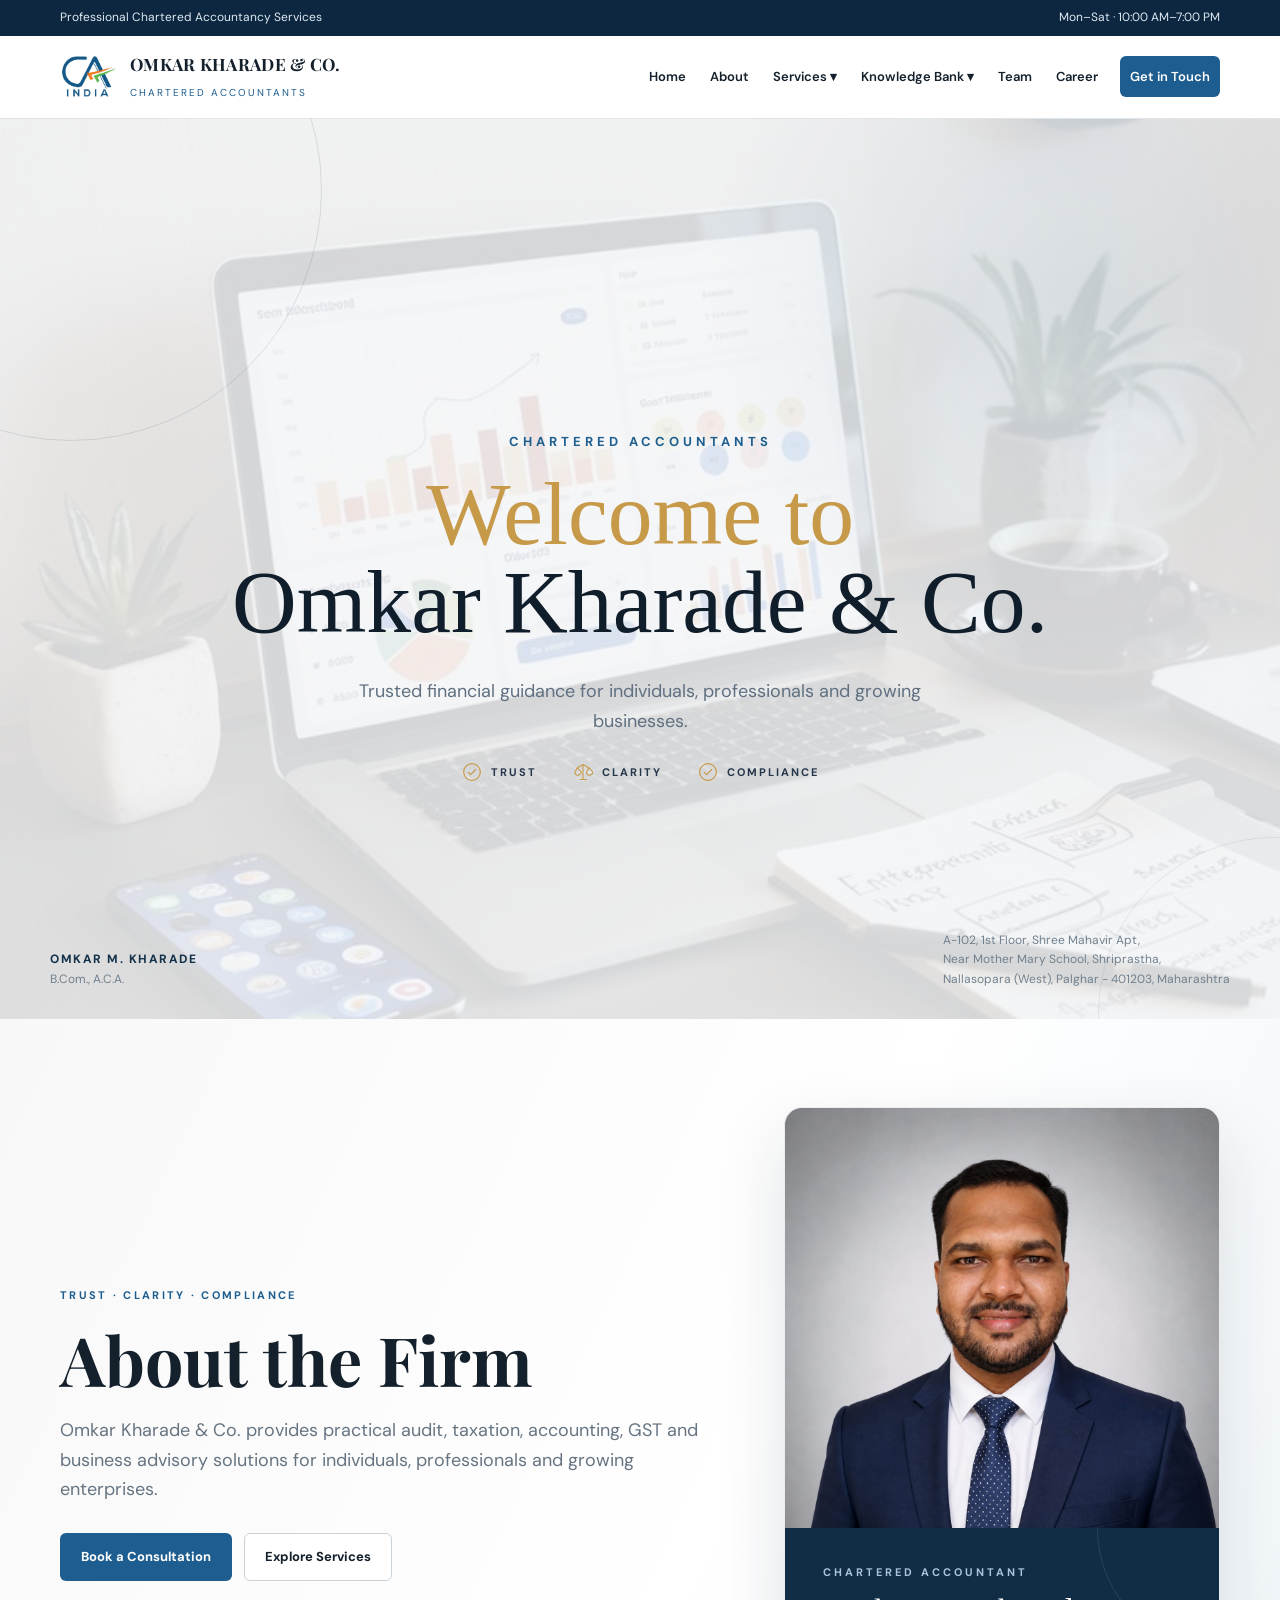
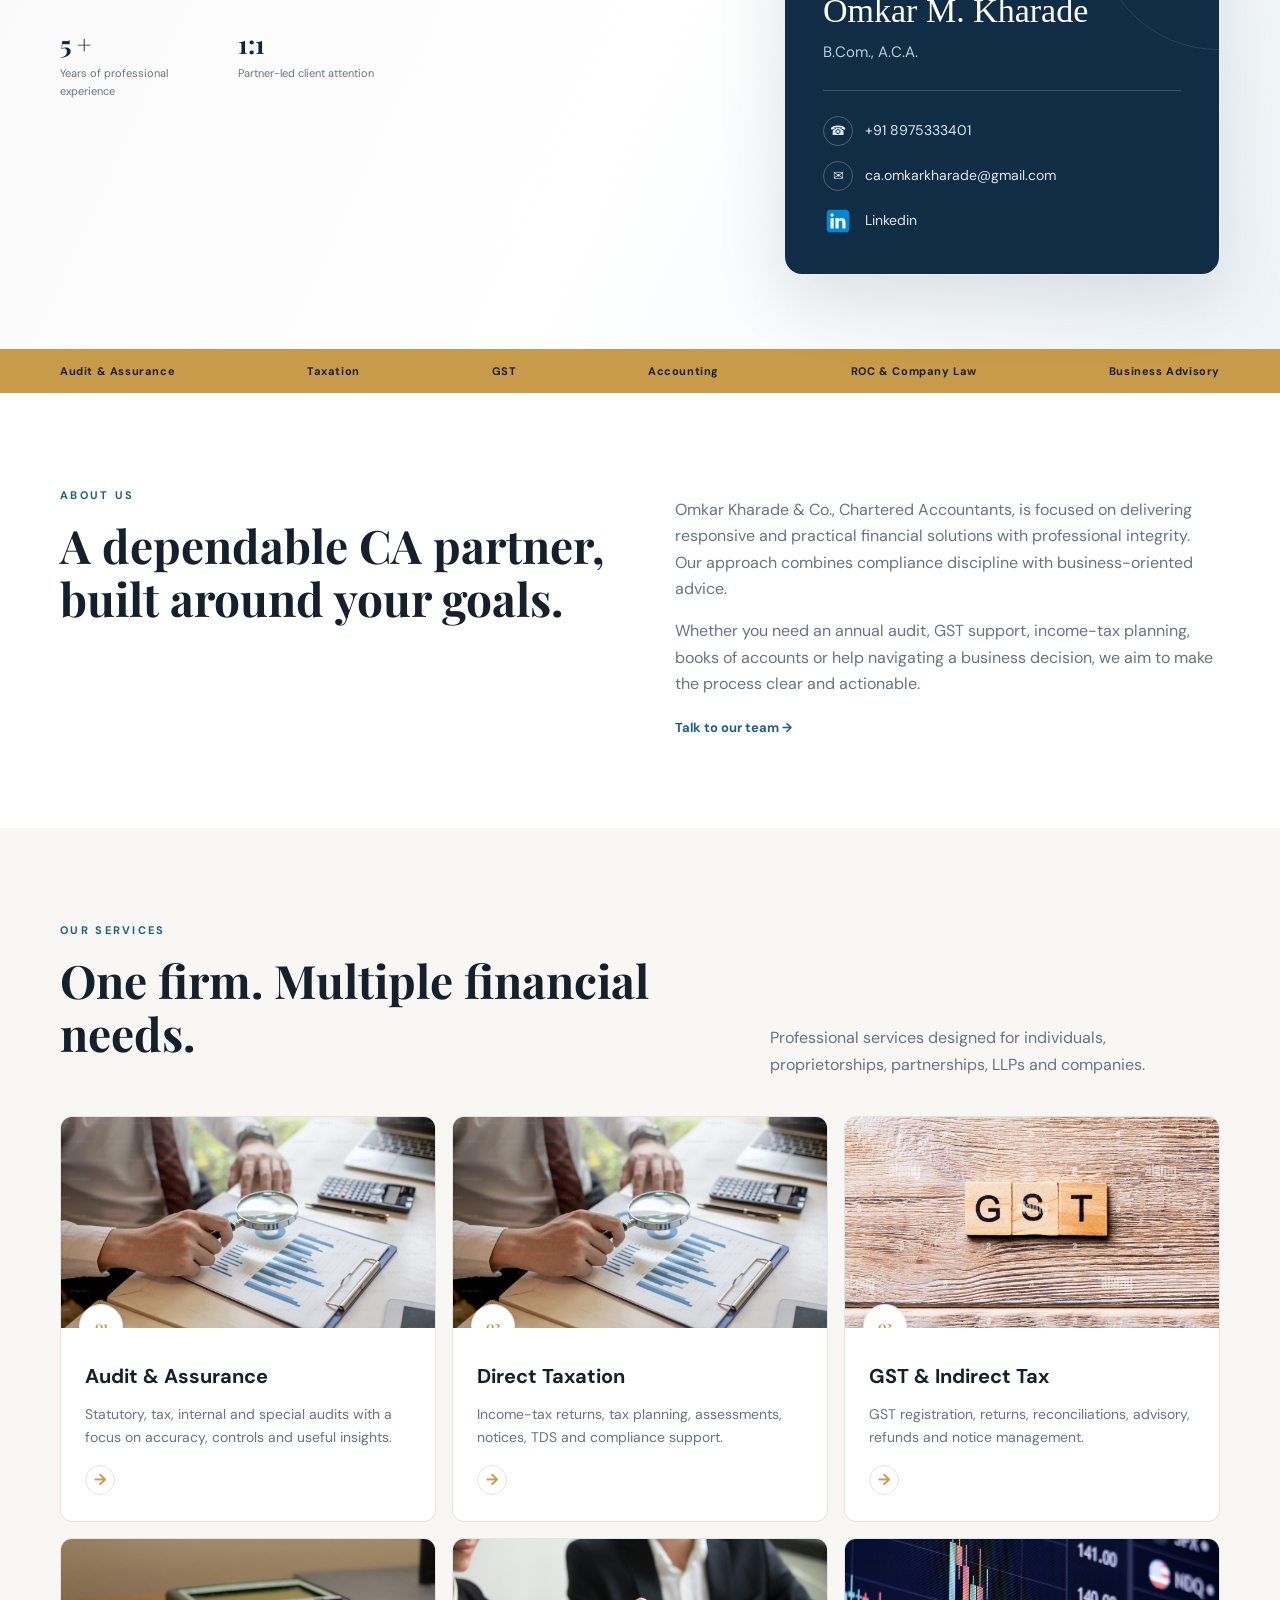
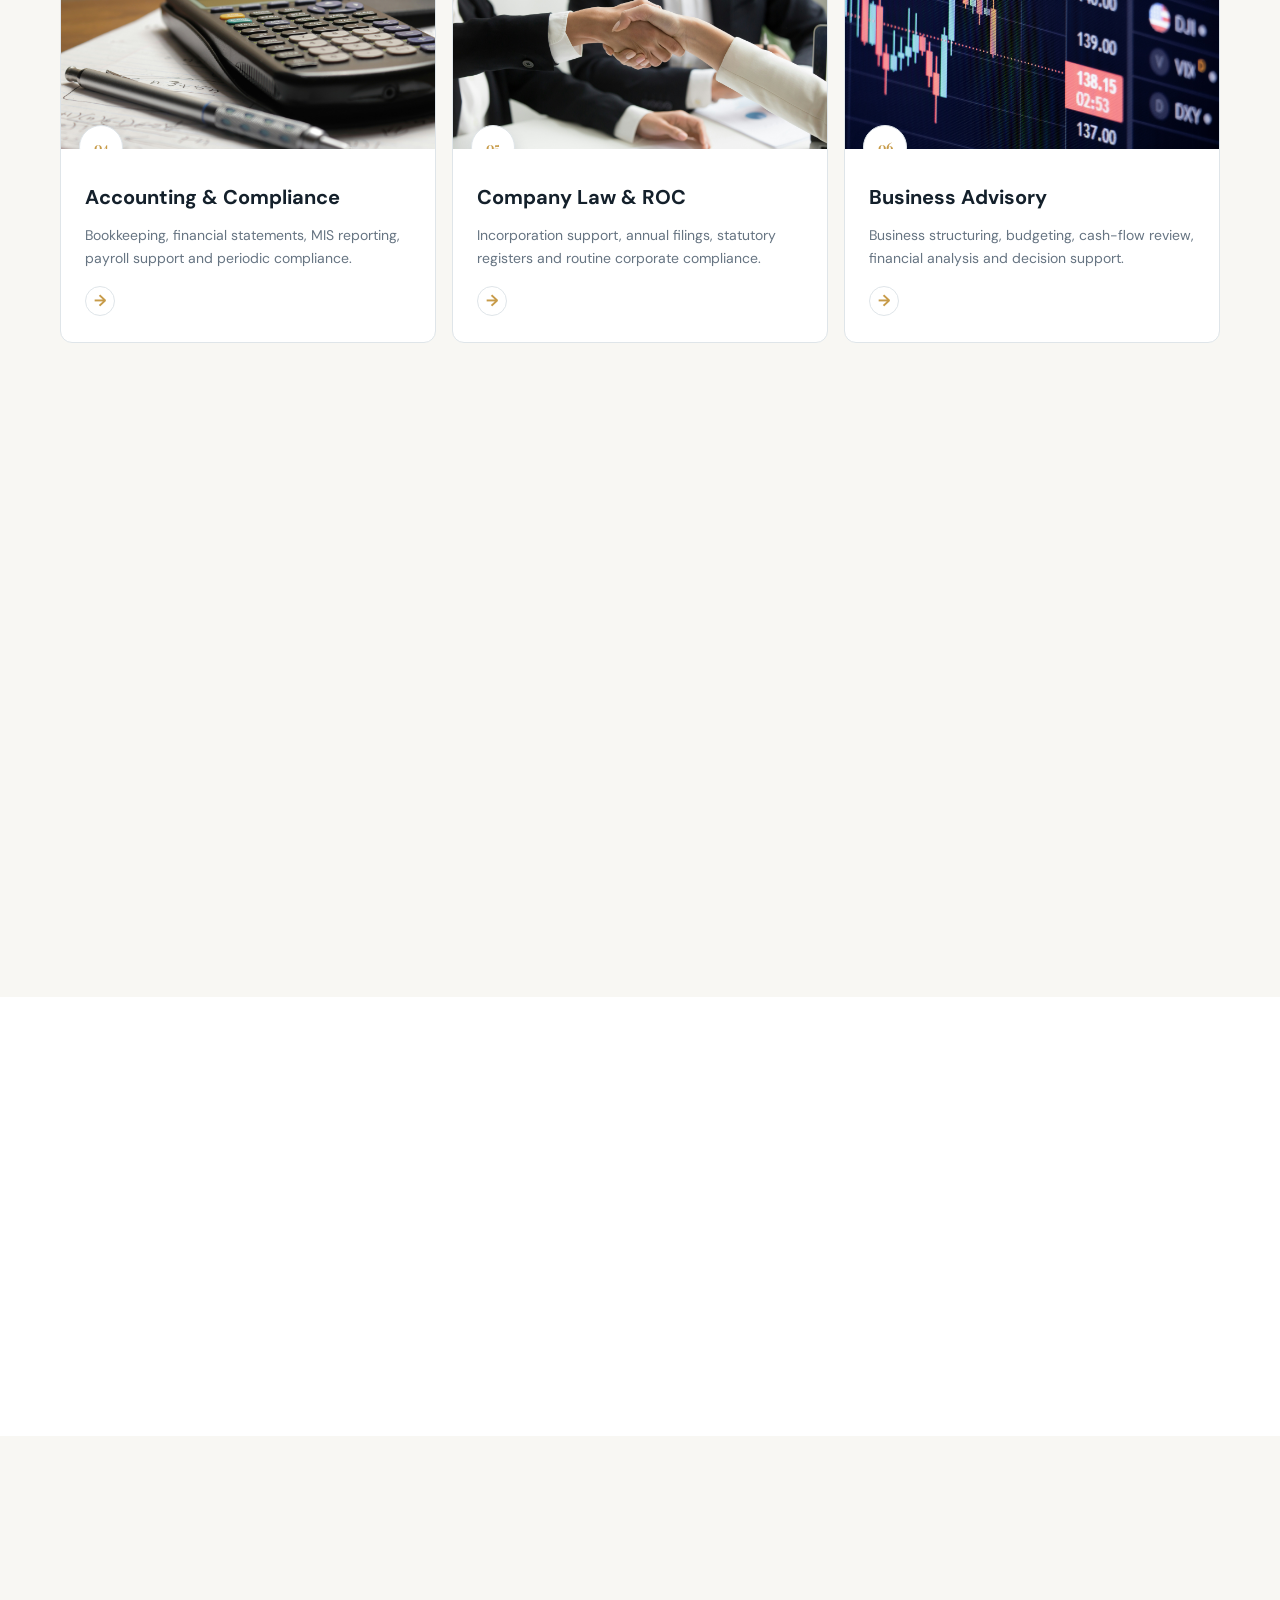
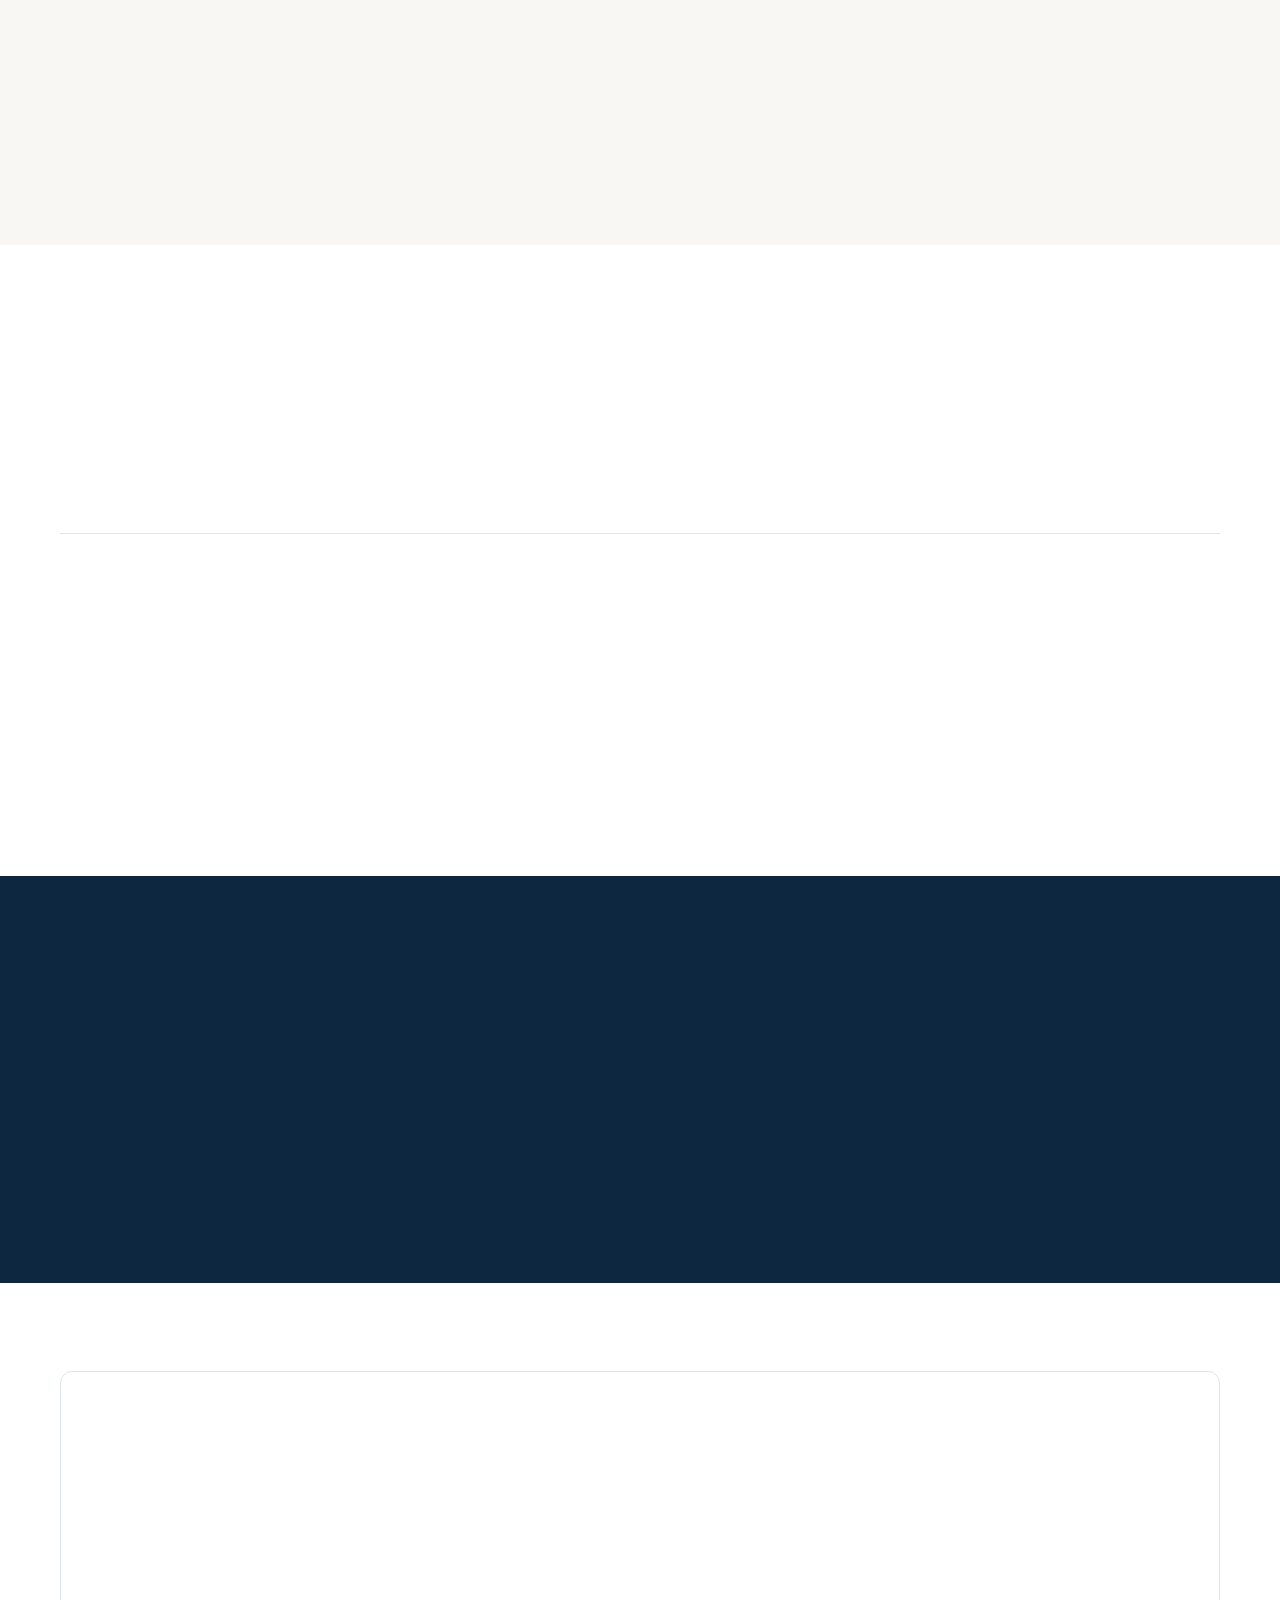
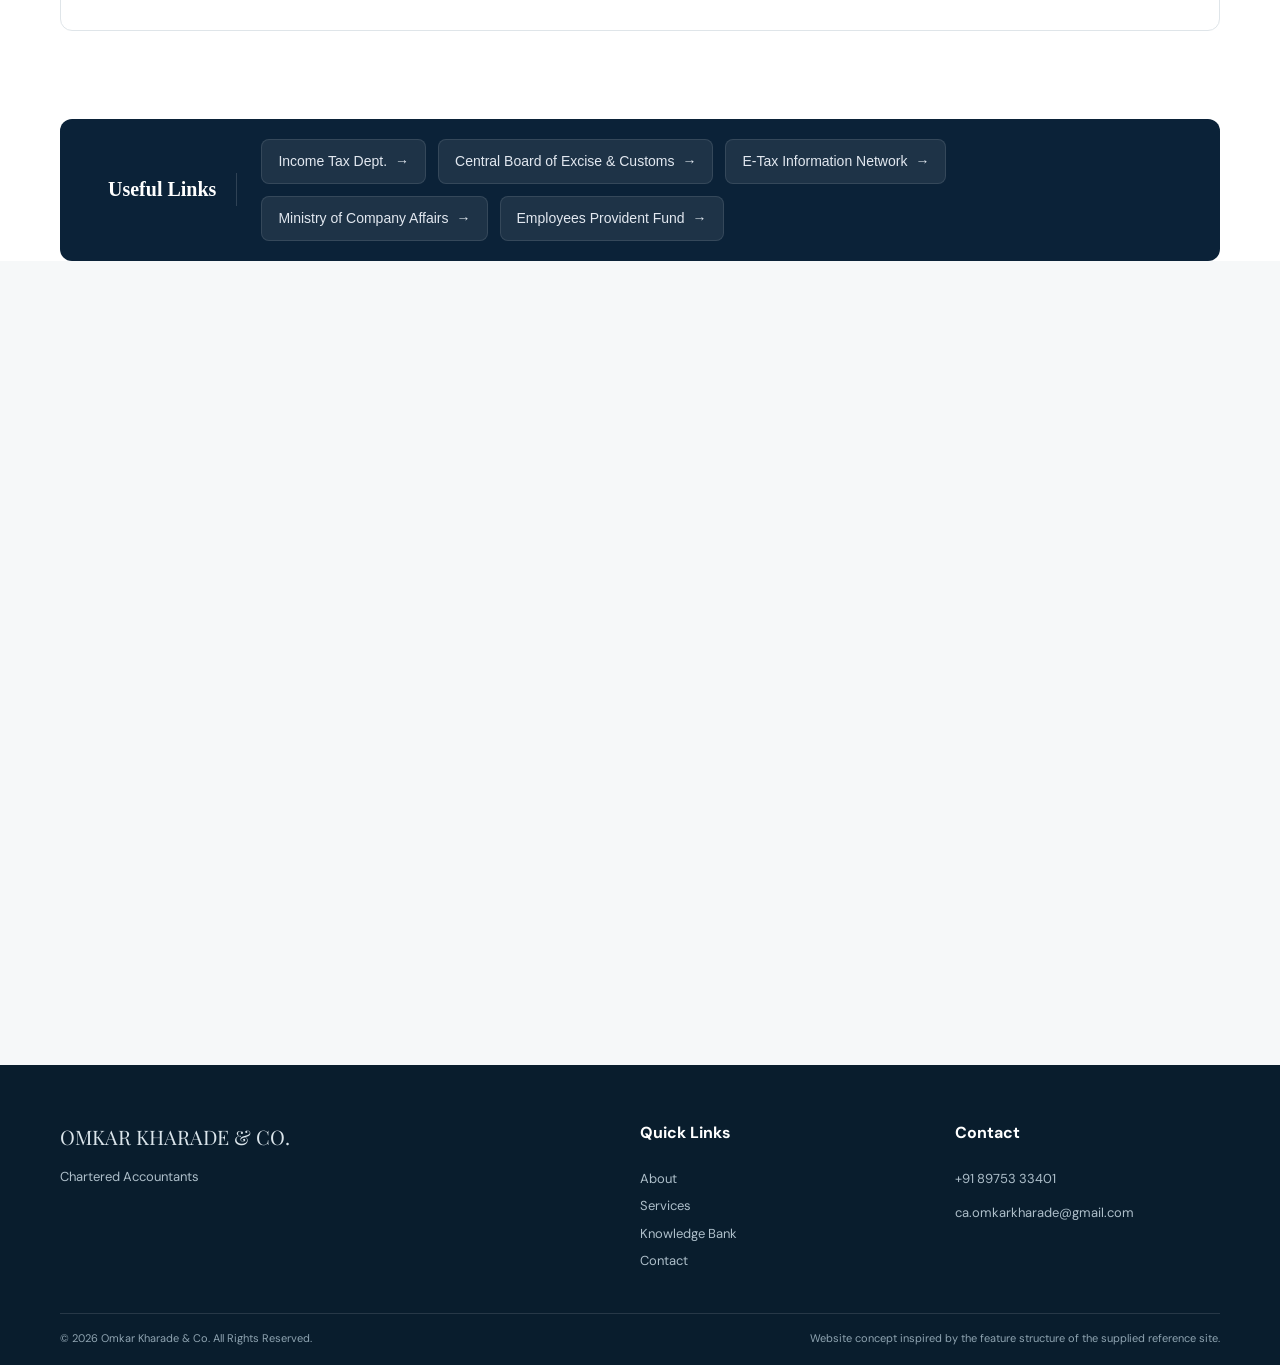
==== index.html @ a58eb932 "Hello" ====
<!doctype html>
<html lang="en">
  <head>
    <meta charset="utf-8" />
    <meta name="viewport" content="width=device-width, initial-scale=1" />
    <meta
      name="description"
      content="Omkar Kharade & Co. — Chartered Accountants providing audit, taxation, GST, accounting and business advisory services."
    />
    <title>Omkar Kharade & Co. | Chartered Accountants</title>
    <link rel="preconnect" href="https://fonts.googleapis.com" />
    <link rel="preconnect" href="https://fonts.gstatic.com" crossorigin />
    <link
      href="https://fonts.googleapis.com/css2?family=DM+Sans:wght@400;500;600;700&family=Playfair+Display:wght@600;700&display=swap"
      rel="stylesheet"
    />
    <link rel="stylesheet" href="styles.css" />
  </head>
  <style>
    .useful-links-bar {
      display: flex;
      align-items: center;
      background-color: #0b2238; /* Deep navy matching your second image */
      padding: 20px 48px;
      border-radius: 12px;
      gap: 24px;
      width: min(1160px, 92%);
      margin: 0 auto;
      box-sizing: border-box;
    }

    .bar-title {
      color: #ffffff;
      font-family: Georgia, serif; /* Matches serif headline style */
      font-size: 1.25rem;
      white-space: nowrap;
      margin: 0;
      padding-right: 20px;
      border-right: 1px solid rgba(255, 255, 255, 0.15);
    }

    .links-container {
      display: flex;
      flex-wrap: wrap; /* Allows wrapping on smaller screens */
      gap: 12px;
      flex-grow: 1;
    }

    .link-chip {
      display: inline-flex;
      align-items: center;
      gap: 8px;
      background: rgba(255, 255, 255, 0.08);
      color: #e2e8f0;
      text-decoration: none;
      padding: 10px 16px;
      border-radius: 8px;
      font-size: 0.875rem;
      font-family: "Segoe UI", sans-serif;
      border: 1px solid rgba(255, 255, 255, 0.1);
      transition: all 0.2s ease;
    }

    .link-chip:hover {
      background: #ffffff;
      color: #0b2238;
      transform: translateY(-2px);
    }
  </style>
  <body>
    <div class="topbar">
      <div class="container topbar-inner">
        <span>Professional Chartered Accountancy Services</span
        ><span>Mon–Sat · 10:00 AM–7:00 PM</span>
      </div>
    </div>

    <header class="site-header" id="home">
      <div class="container nav-wrap">
        <a class="brand" href="#home" aria-label="Omkar Kharade and Co home">
          <img src="logo.jpeg" alt="CA India logo" />
          <div>
            <strong>OMKAR KHARADE &amp; CO.</strong
            ><small>CHARTERED ACCOUNTANTS</small>
          </div>
        </a>
        <button class="menu-toggle" aria-label="Open navigation">☰</button>
        <nav class="nav" aria-label="Primary navigation">
          <a href="#home">Home</a><a href="#about">About</a>
          <div class="nav-drop">
            <button>Services ▾</button>
            <div class="dropdown">
              <a href="#services">Audit &amp; Assurance</a
              ><a href="#services">Direct Taxation</a
              ><a href="#services">GST &amp; Indirect Tax</a
              ><a href="#services">Accounting &amp; Compliance</a
              ><a href="#services">Company Law &amp; ROC</a
              ><a href="#services">Business Advisory</a>
            </div>
          </div>
          <div class="nav-drop">
            <button>Knowledge Bank ▾</button>
            <div class="dropdown wide">
              <a href="#bulletins">Bulletins &amp; Updates</a
              ><a href="#utilities">Tax &amp; Compliance Utilities</a
              ><a href="#acts">Acts &amp; Rules</a
              ><a href="#forms">Forms &amp; Downloads</a>
            </div>
          </div>
          <a href="#team">Team</a><a href="#career">Career</a
          ><a class="nav-cta" href="#contact">Get in Touch</a>
        </nav>
      </div>
    </header>

    <main>
      <!-- ================= WELCOME PAGE ================= -->
      <section class="welcome-page" id="welcome">
        <img class="welcome-bg" src="images/background.jpg" alt="" />

        <div class="welcome-content">
          <div class="welcome-logo">
            <!-- <span>CA</span> -->
          </div>

          <p class="welcome-eyebrow">CHARTERED ACCOUNTANTS</p>

          <h2>
            Welcome to<br />
            <span>Omkar Kharade & Co.</span>
          </h2>

          <p class="welcome-description">
            Trusted financial guidance for individuals, professionals and
            growing businesses.
          </p>

          <div class="welcome-details">
            <div class="welcome-detail">
              <span class="welcome-detail-icon">
                <svg
                  viewBox="0 0 24 24"
                  fill="none"
                  xmlns="http://www.w3.org/2000/svg"
                >
                  <circle
                    cx="12"
                    cy="12"
                    r="10"
                    stroke="currentColor"
                    stroke-width="1.4"
                  />
                  <path
                    d="M7.5 12.5l2.7 2.7L16.5 9"
                    stroke="currentColor"
                    stroke-width="1.4"
                    stroke-linecap="round"
                    stroke-linejoin="round"
                  />
                </svg>
              </span>
              <span>TRUST</span>
            </div>

            <div class="welcome-detail">
              <span class="welcome-detail-icon">
                <svg
                  viewBox="0 0 24 24"
                  fill="none"
                  xmlns="http://www.w3.org/2000/svg"
                >
                  <path
                    d="M12 3v18M8 21h8M12 3L5 7m7-4l7 4M5 7l-2.5 5a3 3 0 005 3 3 3 0 002.5-3L5 7zm14 0l-2.5 5a3 3 0 005 3 3 3 0 002.5-3L19 7z"
                    stroke="currentColor"
                    stroke-width="1.3"
                    stroke-linecap="round"
                    stroke-linejoin="round"
                  />
                </svg>
              </span>
              <span>CLARITY</span>
            </div>

            <div class="welcome-detail">
              <span class="welcome-detail-icon">
                <svg
                  viewBox="0 0 24 24"
                  fill="none"
                  xmlns="http://www.w3.org/2000/svg"
                >
                  <circle
                    cx="12"
                    cy="12"
                    r="10"
                    stroke="currentColor"
                    stroke-width="1.4"
                  />
                  <path
                    d="M7.5 12.5l2.7 2.7L16.5 9"
                    stroke="currentColor"
                    stroke-width="1.4"
                    stroke-linecap="round"
                    stroke-linejoin="round"
                  />
                </svg>
              </span>
              <span>COMPLIANCE</span>
            </div>
          </div>

          <!-- <a href="#home" class="welcome-button">
            Enter Website
            <span>→</span>
          </a> -->
        </div>

        <div class="welcome-bottom">
          <div>
            <strong>OMKAR M. KHARADE</strong>
            <br />
            B.Com., A.C.A.
          </div>

          <div>
            A-102, 1st Floor, Shree Mahavir Apt,<br />
            Near Mother Mary School, Shriprastha,<br />
            Nallasopara (West), Palghar - 401203, Maharashtra
          </div>
        </div>
      </section>
      <!-- ================= END WELCOME PAGE ================= -->
      <section class="hero">
        <div class="container hero-grid reveal-split">
          <div class="hero-copy">
            <span class="eyebrow">TRUST · CLARITY · COMPLIANCE</span>
            <h1>About the Firm</h1>
            <p>
              Omkar Kharade &amp; Co. provides practical audit, taxation,
              accounting, GST and business advisory solutions for individuals,
              professionals and growing enterprises.
            </p>
            <div class="hero-actions">
              <a class="btn primary" href="#contact">Book a Consultation</a
              ><a class="btn secondary" href="#services">Explore Services</a>
            </div>
            <div class="hero-stats">
              <div>
                <b> 5 +</b><span>Years of professional experience</span>
              </div>
              <div><b>1:1</b><span>Partner-led client attention</span></div>
            </div>
          </div>
          <!-- CA PROFILE CARD -->
          <div class="ca-profile">
            <!-- Profile Image -->
            <div class="ca-profile-image">
              <img
                src="images/profile.jpeg"
                alt="Omkar M. Kharade - Chartered Accountant"
              />
            </div>

            <!-- Profile Information -->
            <div class="ca-profile-content">
              <p class="ca-profile-label">CHARTERED ACCOUNTANT</p>

              <h2>Omkar M. Kharade</h2>

              <p class="ca-qualification">B.Com., A.C.A.</p>

              <div class="ca-divider"></div>

              <div class="ca-contact">
                <a href="tel:+918975333401">
                  <span class="contact-icon">☎</span>
                  <span>+91 8975333401</span>
                </a>

                <a href="mailto:ca.omkarkharade@gmail.com">
                  <span class="contact-icon">✉</span>
                  <span>ca.omkarkharade@gmail.com</span>
                </a>

                <a href="https://www.linkedin.com/in/omkar-kharade-25464417a/">
                  <span class="contact-icon-linkedin"><svg xmlns="http://www.w3.org/2000/svg" x="0px" y="0px" width="48" height="48" viewBox="0 0 48 48">
<path fill="#0288D1" d="M42,37c0,2.762-2.238,5-5,5H11c-2.761,0-5-2.238-5-5V11c0-2.762,2.239-5,5-5h26c2.762,0,5,2.238,5,5V37z"></path><path fill="#FFF" d="M12 19H17V36H12zM14.485 17h-.028C12.965 17 12 15.888 12 14.499 12 13.08 12.995 12 14.514 12c1.521 0 2.458 1.08 2.486 2.499C17 15.887 16.035 17 14.485 17zM36 36h-5v-9.099c0-2.198-1.225-3.698-3.192-3.698-1.501 0-2.313 1.012-2.707 1.99C24.957 25.543 25 26.511 25 27v9h-5V19h5v2.616C25.721 20.5 26.85 19 29.738 19c3.578 0 6.261 2.25 6.261 7.274L36 36 36 36z"></path>
</svg></span>
                  <span>Linkedin</span>
                </a>
              </div>
            </div>
          </div>
          <!-- END CA PROFILE CARD -->
        </div>
      </section>

      <section class="trust-strip">
        <div class="container trust-items">
          <span>Audit &amp; Assurance</span><span>Taxation</span><span>GST</span
          ><span>Accounting</span><span>ROC &amp; Company Law</span
          ><span>Business Advisory</span>
        </div>
      </section>

      <section class="section" id="about">
        <div class="container two-col reveal-split">
          <div>
            <span class="eyebrow">ABOUT US</span>
            <h2>A dependable CA partner, built around your goals.</h2>
          </div>
          <div>
            <p>
              Omkar Kharade &amp; Co., Chartered Accountants, is focused on
              delivering responsive and practical financial solutions with
              professional integrity. Our approach combines compliance
              discipline with business-oriented advice.
            </p>
            <p>
              Whether you need an annual audit, GST support, income-tax
              planning, books of accounts or help navigating a business
              decision, we aim to make the process clear and actionable.
            </p>
            <a class="text-link" href="#contact">Talk to our team →</a>
          </div>
        </div>
      </section>

      <section class="section muted" id="services">
        <div class="container">
          <div class="section-head reveal">
            <div>
              <span class="eyebrow">OUR SERVICES</span>
              <h2>One firm. Multiple financial needs.</h2>
            </div>
            <p>
              Professional services designed for individuals, proprietorships,
              partnerships, LLPs and companies.
            </p>
          </div>
          <div class="service-grid reveal-grid">
            <article class="service-card">
              <div class="service-card-media">
                <img
                  src="images/compartment/audit and assurence.png"
                  alt="Audit &amp; Assurance"
                  loading="lazy"
                />
                <span class="service-card-badge">01</span>
              </div>
              <div class="service-card-body">
                <h3>Audit &amp; Assurance</h3>
                <p>
                  Statutory, tax, internal and special audits with a focus on
                  accuracy, controls and useful insights.
                </p>
                <a
                  class="service-card-link"
                  href="#contact"
                  aria-label="Enquire about Audit &amp; Assurance"
                  ><span>→</span></a
                >
              </div>
            </article>
            <article class="service-card">
              <div class="service-card-media">
                <img
                  src="images/compartment/audit and assurence.png"
                  alt="Direct Taxation"
                  loading="lazy"
                />
                <span class="service-card-badge">02</span>
              </div>
              <div class="service-card-body">
                <h3>Direct Taxation</h3>
                <p>
                  Income-tax returns, tax planning, assessments, notices, TDS
                  and compliance support.
                </p>
                <a
                  class="service-card-link"
                  href="#contact"
                  aria-label="Enquire about Direct Taxation"
                  ><span>→</span></a
                >
              </div>
            </article>
            <article class="service-card">
              <div class="service-card-media">
                <img
                  src="images/compartment/GST.jpg"
                  alt="GST &amp; Indirect Tax"
                  loading="lazy"
                />
                <span class="service-card-badge">03</span>
              </div>
              <div class="service-card-body">
                <h3>GST &amp; Indirect Tax</h3>
                <p>
                  GST registration, returns, reconciliations, advisory, refunds
                  and notice management.
                </p>
                <a
                  class="service-card-link"
                  href="#contact"
                  aria-label="Enquire about GST &amp; Indirect Tax"
                  ><span>→</span></a
                >
              </div>
            </article>
            <article class="service-card">
              <div class="service-card-media">
                <img
                  src="images/compartment/direct taxation.jpg"
                  alt="Accounting &amp; Compliance"
                  loading="lazy"
                />
                <span class="service-card-badge">04</span>
              </div>
              <div class="service-card-body">
                <h3>Accounting &amp; Compliance</h3>
                <p>
                  Bookkeeping, financial statements, MIS reporting, payroll
                  support and periodic compliance.
                </p>
                <a
                  class="service-card-link"
                  href="#contact"
                  aria-label="Enquire about Accounting &amp; Compliance"
                  ><span>→</span></a
                >
              </div>
            </article>
            <article class="service-card">
              <div class="service-card-media">
                <img
                  src="images/compartment/shakinghand.jpg"
                  alt="Company Law &amp; ROC"
                  loading="lazy"
                />
                <span class="service-card-badge">05</span>
              </div>
              <div class="service-card-body">
                <h3>Company Law &amp; ROC</h3>
                <p>
                  Incorporation support, annual filings, statutory registers and
                  routine corporate compliance.
                </p>
                <a
                  class="service-card-link"
                  href="#contact"
                  aria-label="Enquire about Company Law &amp; ROC"
                  ><span>→</span></a
                >
              </div>
            </article>
            <article class="service-card">
              <div class="service-card-media">
                <img
                  src="images/compartment/advisory.jpg"
                  alt="Business Advisory"
                  loading="lazy"
                />
                <span class="service-card-badge">06</span>
              </div>
              <div class="service-card-body">
                <h3>Business Advisory</h3>
                <p>
                  Business structuring, budgeting, cash-flow review, financial
                  analysis and decision support.
                </p>
                <a
                  class="service-card-link"
                  href="#contact"
                  aria-label="Enquire about Business Advisory"
                  ><span>→</span></a
                >
              </div>
            </article>
          </div>
        </div>
      </section>

      <section class="section muted" id="bulletins">
        <div class="container">
          <div class="section-head reveal">
            <div>
              <span class="eyebrow">UPDATES</span>
              <h2>Bulletins &amp; regulatory watch.</h2>
            </div>
            <p>
              A structured place for income-tax, GST, RBI/SEBI and company-law
              updates.
            </p>
          </div>
          <div class="bulletin-grid reveal-stagger">
            <article>
              <span>DIRECT TAX</span>
              <h3>Income-tax updates</h3>
              <p>Important notifications, circulars and filing reminders.</p>
              <a href="#contact">Request latest update →</a>
            </article>
            <article>
              <span>GST</span>
              <h3>GST &amp; indirect tax</h3>
              <p>Compliance changes, return guidance and practical notes.</p>
              <a href="#contact">Request latest update →</a>
            </article>
            <article>
              <span>CORPORATE</span>
              <h3>ROC &amp; company law</h3>
              <p>Corporate filing, governance and regulatory developments.</p>
              <a href="#contact">Request latest update →</a>
            </article>
          </div>
        </div>
      </section>

      <section class="section" id="utilities">
        <div class="container">
          <div class="section-head reveal">
            <div>
              <span class="eyebrow">UTILITIES</span>
              <h2>Compliance reference desk.</h2>
            </div>
            <p>
              Quick-access categories for rates, filing fees, codes and
              reference information.
            </p>
          </div>
          <div class="utility-grid reveal-stagger">
            <button>Income-tax rates</button><button>TDS rates</button
            ><button>Depreciation rates</button><button>ROC filing fees</button
            ><button>Cost Inflation Index</button
            ><button>HSN / SAC reference</button
            ><button>IFSC / MICR lookup</button
            ><button>GST rate reference</button>
          </div>
        </div>
      </section>

      <section class="section muted" id="acts">
        <div class="container two-col reveal-split">
          <div>
            <span class="eyebrow">ACTS &amp; RULES</span>
            <h2>Organized regulatory resources.</h2>
            <p>
              Use these as a navigation layer for your team's recurring
              compliance work.
            </p>
          </div>
          <div class="accordion reveal-stagger">
            <details open>
              <summary>Direct Tax</summary>
              <p>
                Income-tax Act, Income-tax Rules, TDS provisions and related
                guidance.
              </p>
            </details>
            <details>
              <summary>GST &amp; Indirect Tax</summary>
              <p>CGST, SGST, IGST and related rules, forms and procedures.</p>
            </details>
            <details>
              <summary>Corporate Laws</summary>
              <p>
                Companies Act, LLP Act, SEBI-related references and ROC
                compliance.
              </p>
            </details>
          </div>
        </div>
      </section>

      <section class="section" id="forms">
        <div class="container">
          <div class="section-head reveal">
            <div>
              <span class="eyebrow">FORMS &amp; DOWNLOADS</span>
              <h2>Everything important, within reach.</h2>
            </div>
            <p>
              Downloadable templates and forms can be added here as your
              practice grows.
            </p>
          </div>
          <div class="download-list reveal-stagger">
            <div>
              <span>01</span><b>Income Tax Forms</b><a href="#contact">View</a>
            </div>
            <div>
              <span>02</span><b>GST Forms</b><a href="#contact">View</a>
            </div>
            <div>
              <span>03</span><b>ROC / Company Forms</b
              ><a href="#contact">View</a>
            </div>
            <div>
              <span>04</span><b>Client Checklists</b><a href="#contact">View</a>
            </div>
          </div>
        </div>
      </section>

      <section class="section dark" id="team">
        <div class="container two-col team-wrap reveal-split">
          <div>
            <span class="eyebrow">OUR TEAM</span>
            <h2>Professional guidance, personally delivered.</h2>
            <p>
              Led by CA. Omkar M. Kharade, the practice is built around
              responsive client service, confidentiality and practical advice.
            </p>
          </div>
          <div class="person-card">
            <div class="person-initial">OK</div>
            <div>
              <h3>CA. Omkar M. Kharade</h3>
              <p>B.Com., A.C.A.</p>
              <span>Founder / Proprietor</span>
            </div>
          </div>
        </div>
      </section>

      <section class="section" id="career">
      <div class="container career-card reveal-split">
        <div><span class="eyebrow">CAREERS</span>
          <h2>Build your career with us.</h2>
          <p>We welcome motivated commerce graduates, CA students and professionals who value learning, ethics and
            client service.</p>
        </div><a class="btn primary" href="https://mail.google.com/mail/?view=cm&fs=1&to=ca.omkarkharade@gmail.com&su=Career%20Enquiry%20-%20CV%20Submission&body=Hi%2C%0A%0AI%27d%20like%20to%20apply%20for%20a%20position.%20Please%20find%20my%20CV%20attached.%0A%0AName%3A%20%0APhone%3A%20%0APosition%20of%20Interest%3A%20%0A%0AThanks!" target="_blank" rel="noopener">Send CV</a>
      </div>
    </section>

      <div class="useful-links-bar">
        <h3 class="bar-title">Useful Links</h3>
        <div class="links-container">
          <a href="#" class="link-chip"
            >Income Tax Dept. <span class="arrow">&rarr;</span></a
          >
          <a href="#" class="link-chip"
            >Central Board of Excise & Customs
            <span class="arrow">&rarr;</span></a
          >
          <a href="#" class="link-chip"
            >E-Tax Information Network <span class="arrow">&rarr;</span></a
          >
          <a href="#" class="link-chip"
            >Ministry of Company Affairs <span class="arrow">&rarr;</span></a
          >
          <a href="#" class="link-chip"
            >Employees Provident Fund <span class="arrow">&rarr;</span></a
          >
        </div>
      </div>

      <section class="section contact-section" id="contact">
        <div class="container contact-grid reveal-split">
          <div>
            <span class="eyebrow">GET IN TOUCH</span>
            <h2>Let's discuss your next financial decision.</h2>
            <p>Share a few details and our office can get back to you.</p>
            <div class="contact-info">
              <p>
                <b>Office</b><br />A-102, 1st Floor, Shree Mahavir Apt,<br />Near
                Mother Mary School,<br />Shriprastha, Nallasopara (West),<br />Palghar
                – 401203, Maharashtra
              </p>
              <p>
                <b>Phone</b><br /><a href="tel:+918975333401">+91 8975333401</a>
              </p>
              <p>
                <b>Email</b><br /><a href="mailto:ca.omkarkharade@gmail.com"
                  >ca.omkarkharade@gmail.com</a
                >
              </p>
            </div>
          </div>
          <form class="contact-form" onsubmit="submitForm(event)">
            <input
              type="hidden"
              name="access_key"
              value="8c990e58-7886-484d-8aa3-16d3b72f0853"
            />
            <input
              type="hidden"
              name="subject"
              value="New enquiry from website"
            />
            <input
              type="checkbox"
              name="botcheck"
              style="display: none"
              tabindex="-1"
              autocomplete="off"
            />
            <label
              >Name<input required name="name" placeholder="Your name" /></label
            ><label
              >Email<input
                required
                type="email"
                name="email"
                placeholder="you@example.com" /></label
            ><label>Mobile<input name="mobile" placeholder="+91" /></label
            ><label>City<input name="city" placeholder="City" /></label
            ><label
              >How can we help?<textarea
                required
                name="query"
                rows="5"
                placeholder="Tell us what you need help with..."
              ></textarea></label
            ><button class="btn primary" type="submit">Send Enquiry</button>
            <p class="form-note" id="formNote"></p>
          </form>
        </div>
      </section>
    </main>

    <footer>
      <div class="container footer-grid">
        <div>
          <div class="footer-brand">OMKAR KHARADE &amp; CO.</div>
          <p>Chartered Accountants</p>
        </div>
        <div>
          <h4>Quick Links</h4>
          <a href="#about">About</a><a href="#services">Services</a
          ><a href="#calculators">Knowledge Bank</a
          ><a href="#contact">Contact</a>
        </div>
        <div>
          <h4>Contact</h4>
          <p>+91 89753 33401</p>
          <p>ca.omkarkharade@gmail.com</p>
        </div>
      </div>
      <div class="container copyright">
        © 2026 Omkar Kharade &amp; Co. All Rights Reserved.
        <span
          >Website concept inspired by the feature structure of the supplied
          reference site.</span
        >
      </div>
    </footer>
    <script src="script.js"></script>
  </body>
</html>
---- styles.css ----
:root {
    --ink: #14202b;
    --muted: #667482;
    --navy: #0d2740;
    --blue: #1d5d8f;
    --gold: #c79b49;
    --paper: #f8f7f3;
    --line: #dfe5e9;
    --white: #fff;
    --shadow: 0 18px 50px rgba(13, 39, 64, .10)
}

* {
    box-sizing: border-box
}

html {
    scroll-behavior: smooth
}

body {
    margin: 0;
    font-family: "DM Sans", Arial, sans-serif;
    color: var(--ink);
    background: var(--white);
    line-height: 1.65
}

a {
    color: inherit;
    text-decoration: none
}

.container {
    width: min(1160px, 92%);
    margin: auto
}

.topbar {
    background: var(--navy);
    color: #dfeaf2;
    font-size: 12px
}

.topbar-inner {
    display: flex;
    justify-content: space-between;
    padding: 8px 0
}

.site-header {
    position: sticky;
    top: 0;
    z-index: 20;
    background: rgba(255, 255, 255, .96);
    backdrop-filter: blur(12px);
    border-bottom: 1px solid var(--line)
}

.nav-wrap {
    min-height: 82px;
    display: flex;
    align-items: center;
    justify-content: space-between;
    gap: 24px
}

.brand {
    display: flex;
    align-items: center;
    gap: 12px
}

.brand img {
    width: 58px;
    height: 48px;
    object-fit: contain
}

.brand strong {
    display: block;
    font-family: "Playfair Display", serif;
    font-size: 17px;
    letter-spacing: .3px
}

.brand small {
    font-size: 10px;
    letter-spacing: 2px;
    color: var(--blue)
}

.nav {
    display: flex;
    align-items: center;
    gap: 4px
}

.nav>a,
.nav button {
    border: 0;
    background: none;
    padding: 12px 10px;
    font: 600 13px "DM Sans";
    cursor: pointer;
    color: var(--ink)
}

.nav-cta {
    background: var(--blue) !important;
    color: #fff !important;
    border-radius: 6px;
    margin-left: 8px
}

.nav-drop {
    position: relative
}

.dropdown {
    display: none;
    position: absolute;
    top: 44px;
    left: 0;
    width: 220px;
    padding: 10px;
    background: #fff;
    border: 1px solid var(--line);
    box-shadow: var(--shadow);
    border-radius: 8px
}

.dropdown.wide {
    width: 240px
}

.dropdown a {
    display: block;
    padding: 9px 12px;
    font-size: 13px
}

.dropdown a:hover {
    background: var(--paper);
    color: var(--blue)
}

.nav-drop:hover .dropdown,
.nav-drop:focus-within .dropdown {
    display: block
}

.menu-toggle {
    display: none;
    background: none;
    border: 0;
    font-size: 24px
}

.hero {
    background: linear-gradient(115deg, #f7f8f7 0%, #fff 55%, #eef4f8 100%);
    padding: 88px 0 74px
}

.hero-grid {
    display: grid;
    grid-template-columns: 1.2fr .8fr;
    gap: 70px;
    align-items: center
}

.eyebrow {
    font-size: 11px;
    letter-spacing: 2.3px;
    font-weight: 700;
    color: var(--blue)
}

h1,
h2 {
    font-family: "Playfair Display", serif;
    line-height: 1.15;
    margin: 12px 0 18px
}

h1 {
    font-size: clamp(42px, 6vw, 68px);
    max-width: 760px
}

h2 {
    font-size: clamp(32px, 4vw, 46px)
}

h3 {
    margin: 10px 0;
    font-size: 20px
}

.hero-copy>p {
    max-width: 680px;
    color: var(--muted);
    font-size: 18px
}

.hero-actions {
    display: flex;
    gap: 12px;
    margin: 28px 0
}

.btn {
    display: inline-flex;
    align-items: center;
    justify-content: center;
    padding: 12px 20px;
    border-radius: 6px;
    font-weight: 700;
    font-size: 13px;
    border: 1px solid transparent;
    cursor: pointer
}

.btn.primary {
    background: var(--blue);
    color: #fff
}

.btn.secondary {
    border-color: #c9d2d9;
    background: #fff
}

.hero-stats {
    display: flex;
    gap: 28px;
    margin-top: 42px
}

.hero-stats div {
    max-width: 150px
}

.hero-stats b {
    font-family: "Playfair Display";
    font-size: 25px;
    display: block;
    color: var(--navy)
}

.hero-stats span {
    display: block;
    color: var(--muted);
    font-size: 11px
}

.hero-card {
    background: var(--navy);
    color: #fff;
    padding: 42px;
    border-radius: 14px;
    box-shadow: var(--shadow);
    position: relative;
    overflow: hidden
}

.hero-card:after {
    content: "";
    position: absolute;
    width: 190px;
    height: 190px;
    border: 1px solid rgba(255, 255, 255, .15);
    border-radius: 50%;
    right: -80px;
    top: -60px
}

.seal {
    width: 66px;
    height: 66px;
    border: 1px solid rgba(255, 255, 255, .35);
    border-radius: 50%;
    display: grid;
    place-items: center;
    font-family: "Playfair Display";
    font-size: 26px;
    color: #e6c57f
}

.quote {
    font: 600 23px/1.35 "Playfair Display";
    margin: 35px 0
}

.signature {
    font-weight: 700;
    letter-spacing: 1px
}

.signature span {
    font-weight: 400;
    color: #b9c9d5;
    font-size: 12px
}

.hero-contact {
    border-top: 1px solid rgba(255, 255, 255, .18);
    margin-top: 28px;
    padding-top: 20px;
    display: grid;
    gap: 5px;
    color: #d7e2e9;
    font-size: 12px
}

.trust-strip {
    background: var(--gold);
    color: #17222a
}

.trust-items {
    display: flex;
    justify-content: space-between;
    gap: 20px;
    flex-wrap: wrap;
    padding: 13px 0;
    font-size: 11px;
    font-weight: 700;
    letter-spacing: .6px
}

.section {
    padding: 88px 0
}

.muted {
    background: var(--paper)
}

.two-col {
    display: grid;
    grid-template-columns: 1fr 1fr;
    gap: 70px
}

.two-col p {
    color: var(--muted)
}

.text-link {
    color: var(--blue);
    font-weight: 700;
    font-size: 13px
}

.section-head {
    display: flex;
    justify-content: space-between;
    gap: 50px;
    align-items: end;
    margin-bottom: 38px
}

.section-head>p {
    max-width: 450px;
    color: var(--muted);
    margin: 0
}

.service-grid {
    display: grid;
    grid-template-columns: repeat(3, 1fr);
    gap: 16px
}

.service-card {
    background: #fff;
    border: 1px solid var(--line);
    border-radius: 12px;
    overflow: hidden;
    display: flex;
    flex-direction: column;
    transition: transform .3s ease, box-shadow .3s ease, border-color .3s ease
}

.service-card:hover {
    transform: translateY(-4px);
    box-shadow: var(--shadow)
}

.service-card-media {
    position: relative;
    aspect-ratio: 16/9;
    background: var(--paper);
    overflow: hidden
}

.service-card-media img {
    width: 100%;
    height: 100%;
    object-fit: cover;
    display: block
}

.service-card-badge {
    position: absolute;
    left: 18px;
    bottom: -20px;

    width: 44px;
    height: 44px;
    border-radius: 50%;

    background: #fff;
    border: 1px solid var(--line);
    box-shadow: 0 8px 16px rgba(13, 39, 64, .14);

    display: flex;
    align-items: center;
    justify-content: center;

    font-family: "Playfair Display", serif;
    font-weight: 700;
    font-size: 13px;
    color: var(--gold);
}

.service-card-body {
   padding: 32px 24px 26px;
    display: flex;
    flex-direction: column;
    flex: 1
}

.service-card-body h3 {
    margin: 0 0 10px
}

.service-card-body p {
   color: var(--muted);
    font-size: 14px;
    margin: 0 0 16px;
    flex: 1
}

.service-card-link {
    display: inline-flex;
    align-items: center;
    justify-content: center;

    width: 30px;
    height: 30px;
    border-radius: 50%;
    border: 1px solid var(--line);

    color: var(--gold);
    font-weight: 700;

    transition: background-color .25s ease, color .25s ease, transform .25s ease, border-color .25s ease
}

.service-card-link:hover {
    background: var(--gold);
    border-color: var(--gold);
    color: #fff;
    transform: translateX(3px)
}

.calculator-layout {
    border: 1px solid var(--line);
    border-radius: 12px;
    overflow: hidden;
    display: grid;
    grid-template-columns: 220px 1fr;
    box-shadow: 0 10px 30px rgba(13, 39, 64, .04)
}

.calc-tabs {
    background: var(--navy);
    padding: 12px
}

.calc-tabs button {
    width: 100%;
    border: 0;
    background: transparent;
    color: #cbd7df;
    text-align: left;
    padding: 13px;
    border-radius: 6px;
    font-weight: 700;
    cursor: pointer
}

.calc-tabs button.active {
    background: #fff;
    color: var(--navy)
}

.calculator-panel {
    padding: 38px
}

.calc p {
    color: var(--muted)
}

.fields {
    display: flex;
    gap: 14px;
    flex-wrap: wrap;
    margin: 20px 0
}

.fields label,
.contact-form label {
    display: grid;
    gap: 6px;
    font-size: 12px;
    font-weight: 700;
    flex: 1;
    min-width: 170px
}

input,
textarea {
    width: 100%;
    border: 1px solid #ccd6dd;
    border-radius: 6px;
    padding: 11px 12px;
    font: inherit;
    outline: none;
    background: #fff
}

input:focus,
textarea:focus {
    border-color: var(--blue)
}

.result {
    margin-top: 18px;
    background: #f0f5f8;
    border-left: 3px solid var(--gold);
    padding: 14px;
    font-weight: 700
}

.hidden {
    display: none
}

.bulletin-grid {
    display: grid;
    grid-template-columns: repeat(3, 1fr);
    gap: 18px
}

.bulletin-grid article {
    padding: 30px;
    background: #fff;
    border: 1px solid var(--line);
    border-radius: 10px
}

.bulletin-grid span {
    font-size: 10px;
    letter-spacing: 2px;
    color: var(--blue);
    font-weight: 800
}

.bulletin-grid p {
    color: var(--muted)
}

.bulletin-grid a {
    color: var(--blue);
    font-size: 13px;
    font-weight: 700
}

.utility-grid {
    display: grid;
    grid-template-columns: repeat(4, 1fr);
    gap: 10px
}

.utility-grid button {
    padding: 18px;
    border: 1px solid var(--line);
    background: #fff;
    border-radius: 8px;
    text-align: left;
    font-weight: 700;
    cursor: pointer
}

.utility-grid button:hover {
    border-color: var(--gold)
}

.accordion details {
    border-bottom: 1px solid var(--line);
    padding: 18px 0
}

.accordion summary {
    font-weight: 800;
    cursor: pointer
}

.accordion p {
    color: var(--muted);
    margin-bottom: 0
}

.download-list {
    border-top: 1px solid var(--line)
}

.download-list div {
    display: grid;
    grid-template-columns: 50px 1fr 80px;
    align-items: center;
    padding: 18px 0;
    border-bottom: 1px solid var(--line)
}

.download-list span {
    color: var(--gold);
    font-weight: 800
}

.download-list a {
    color: var(--blue);
    font-weight: 700;
    text-align: right
}

.dark {
    background: var(--navy);
    color: #fff
}

.dark p {
    color: #b9c9d5
}

.team-wrap {
    align-items: center
}

.person-card {
    background: #fff;
    color: var(--ink);
    padding: 28px;
    border-radius: 10px;
    display: flex;
    gap: 18px;
    align-items: center
}

.person-initial {
    width: 70px;
    height: 70px;
    border-radius: 50%;
    background: #e8eef2;
    display: grid;
    place-items: center;
    font-family: "Playfair Display";
    font-size: 24px;
    color: var(--blue)
}

.person-card p {
    margin: 0;
    color: var(--muted)
}

.person-card span {
    font-size: 11px;
    color: var(--blue);
    font-weight: 700
}

.career-card {
    border: 1px solid var(--line);
    border-radius: 12px;
    padding: 40px;
    display: flex;
    align-items: center;
    justify-content: space-between;
    gap: 30px
}

.career-card p {
    color: var(--muted);
    max-width: 700px
}

.contact-section {
    background: #f6f8f9
}

.contact-grid {
    display: grid;
    grid-template-columns: .9fr 1.1fr;
    gap: 70px
}

.contact-info {
    margin-top: 35px;
    display: grid;
    gap: 14px
}

.contact-info p {
    color: var(--muted);
    font-size: 14px
}

.contact-info a {
    color: var(--blue);
    font-weight: 700
}

.contact-form {
    background: #fff;
    padding: 32px;
    border-radius: 12px;
    box-shadow: var(--shadow);
    display: grid;
    gap: 16px
}

.contact-form label {
    min-width: 0
}

.contact-form textarea {
    resize: vertical
}

.form-note {
    font-size: 12px;
    color: var(--blue);
    margin: 0
}

footer {
    background: #091d2d;
    color: #dbe5eb;
    padding: 55px 0 18px
}

.footer-grid {
    display: grid;
    grid-template-columns: 2fr 1fr 1fr;
    gap: 50px
}

.footer-brand {
    font-family: "Playfair Display";
    font-size: 20px
}

.footer-grid p {
    color: #aebfca;
    font-size: 13px
}

.footer-grid h4 {
    margin-top: 0;
    color: #fff
}

.footer-grid a {
    display: block;
    color: #aebfca;
    font-size: 13px;
    margin: 6px 0
}

.copyright {
    border-top: 1px solid rgba(255, 255, 255, .12);
    margin-top: 35px;
    padding-top: 15px;
    font-size: 11px;
    color: #8fa4b1;
    display: flex;
    justify-content: space-between;
    gap: 20px
}

@media(max-width:900px) {
    .nav {
        display: none
    }

    .nav.open {
        display: flex;
        position: absolute;
        top: 82px;
        left: 0;
        right: 0;
        background: #fff;
        padding: 15px;
        flex-direction: column;
        align-items: stretch;
        border-bottom: 1px solid var(--line)
    }

    .nav.open .dropdown {
        position: static;
        width: auto;
        box-shadow: none;
        border: 0
    }

    .menu-toggle {
        display: block
    }

    .hero-grid,
    .two-col,
    .contact-grid {
        grid-template-columns: 1fr
    }

    .hero {
        padding-top: 55px
    }

    .service-grid,
    .bulletin-grid {
        grid-template-columns: repeat(2, 1fr)
    }

    .utility-grid {
        grid-template-columns: repeat(2, 1fr)
    }

    .section-head {
        display: block
    }

    .section-head>p {
        margin-top: 15px
    }

    .calculator-layout {
        grid-template-columns: 1fr
    }

    .calc-tabs {
        display: flex;
        overflow: auto;
        gap: 5px
    }

    .calc-tabs button {
        width: auto;
        white-space: nowrap
    }

    .topbar-inner span:last-child {
        display: none
    }

    .hero-stats {
        gap: 15px
    }
}

@media(max-width:600px) {
    .brand strong {
        font-size: 14px
    }

    .brand small {
        font-size: 8px
    }

    .service-grid,
    .bulletin-grid,
    .utility-grid {
        grid-template-columns: 1fr
    }

    .section {
        padding: 60px 0
    }

    .hero-actions {
        flex-direction: column;
        align-items: stretch
    }

    .hero-card {
        padding: 28px
    }

    .hero-stats {
        flex-wrap: wrap
    }

    .footer-grid {
        grid-template-columns: 1fr
    }

    .copyright {
        display: block
    }

    .copyright span {
        display: block;
        margin-top: 8px
    }

    .career-card {
        display: block
    }

    .career-card .btn {
        margin-top: 15px
    }
}

/* =====================================================
   WELCOME PAGE
   ===================================================== */

.welcome-page {
    min-height: 100vh;
    width: 100%;
    position: relative;

    display: flex;
    align-items: center;
    justify-content: center;

    background:
        radial-gradient(
            circle at 85% 20%,
            rgba(38, 103, 151, 0.12),
            transparent 30%
        ),
        #f7f8f9;

    overflow: hidden;
    padding: 80px 40px;
}

/* Decorative lines */

.welcome-page::before {
    content: "";
    position: absolute;
    z-index: 1;

    width: 500px;
    height: 500px;

    border: 1px solid rgba(20, 48, 73, 0.12);
    border-radius: 50%;

    left: -180px;
    top: -180px;
}

.welcome-page::after {
    content: "";
    position: absolute;
    z-index: 1;

    width: 350px;
    height: 350px;

    border: 1px solid rgba(20, 48, 73, 0.08);
    border-radius: 50%;

    right: -170px;
    bottom: -170px;
}

/* Faded architectural background image — leave src="" in the HTML,
   drop the file path in yourself */
.welcome-bg {
    position: absolute;
    inset: 0;
    z-index: 0;

    width: 100%;
    height: 100%;
    object-fit: cover;

    opacity: .15;
    pointer-events: none;
}


/* Main content */

.welcome-content {
    position: relative;
    z-index: 2;

    text-align: center;

    max-width: 900px;
    width: 100%;
}


/* CA circle */

.welcome-logo {
    width: 82px;
    height: 82px;

    margin: 0 auto 28px;


    display: flex;
    align-items: center;
    justify-content: center;

    color: #c79a4a;

    font-family: Georgia, "Times New Roman", serif;
    font-size: 28px;

    position: relative;
}


/* Small heading */

.welcome-eyebrow {
    margin: 0 0 18px;

    font-size: 13px;
    font-weight: 700;

    letter-spacing: 4px;

    color: #1f5f8f;
}


/* Main heading */

.welcome-content h2 {
    margin: 0;

    font-family: Georgia, "Times New Roman", serif;

    font-size: clamp(48px, 7vw, 92px);

    line-height: 0.98;

    font-weight: 500;
   
    color: #c79a4a;
}

.welcome-content h2 span {
    color:  #101d2a;
}


/* Description */

.welcome-description {
    max-width: 650px;

    margin: 30px auto 24px;

    font-size: 18px;
    line-height: 1.7;

    color: #607080;
}


/* Trust / clarity / compliance */

.welcome-details {
    display: flex;

    justify-content: center;
    align-items: center;

    gap: 36px;
    flex-wrap: wrap;

    margin: 25px 0 35px;
}

.welcome-detail {
    display: flex;
    align-items: center;
    gap: 9px;

    font-size: 11px;
    font-weight: 700;

    letter-spacing: 2px;

    color: #26364a;
}

.welcome-detail-icon {
    display: inline-flex;
    width: 20px;
    height: 20px;

    color: #c79a4a;
}

.welcome-detail-icon svg {
    width: 100%;
    height: 100%;
}


/* Enter button */

.welcome-button {
    display: inline-flex;

    align-items: center;
    gap: 18px;

    padding: 16px 28px;

    background: #12304a;
    color: #ffffff;

    text-decoration: none;

    font-size: 14px;
    font-weight: 700;

    border-radius: 3px;

    transition:
        transform 0.25s ease,
        background 0.25s ease;
}

.welcome-button span {
    font-size: 20px;

    transition: transform 0.25s ease;
}

.welcome-button:hover {
    background: #1f5f8f;

    transform: translateY(-3px);
}

.welcome-button:hover span {
    transform: translateX(5px);
}


/* Bottom information */

.welcome-bottom {
    position: absolute;

    z-index: 2;

    left: 50px;
    right: 50px;
    bottom: 30px;

    display: flex;

    justify-content: space-between;
    align-items: flex-end;

    font-size: 12px;
    line-height: 1.6;

    color: #71808e;
}

.welcome-bottom strong {
    color: #12304a;

    letter-spacing: 1.5px;
}


/* =====================================================
   EXISTING HERO
   ===================================================== */

/*
   Your existing hero now naturally appears BELOW
   the welcome page.

   This adds some breathing room when the user
   scrolls into it.
*/

.hero {
    min-height: 100vh;
    position: relative;
}


/* =====================================================
   SMOOTH SCROLL
   ===================================================== */

html {
    scroll-behavior: smooth;
}


/* =====================================================
   MOBILE
   ===================================================== */

@media (max-width: 768px) {

    .welcome-page {
        padding: 60px 25px 120px;
    }

    .welcome-content h1 {
        font-size: clamp(42px, 12vw, 65px);
    }

    .welcome-description {
        font-size: 16px;
    }

    .welcome-details {
        gap: 8px;
        letter-spacing: 2px;
        font-size: 9px;
    }

    .welcome-bottom {
        left: 25px;
        right: 25px;
        bottom: 20px;

        flex-direction: column;
        align-items: center;

        gap: 10px;

        text-align: center;
    }

    .welcome-logo {
        width: 68px;
        height: 68px;

        font-size: 23px;
    }

    .welcome-logo::before {
        width: 80px;
        height: 80px;
    }
}
/* =====================================================
   CA PROFILE CARD
   ===================================================== */

.ca-profile {
    width: 100%;
    max-width: 560px;

    background: #ffffff;

    border-radius: 18px;

    overflow: hidden;

    display: flex;
    flex-direction: column;

    box-shadow:
        0 25px 70px rgba(16, 35, 52, 0.12);

    border: 1px solid rgba(16, 35, 52, 0.08);

    position: relative;
}


/* =====================================================
   PROFILE IMAGE
   ===================================================== */

.ca-profile-image {
    width: 100%;
    height: 390px;

    overflow: hidden;

    background: #e9ecef;

    position: relative;
}

.ca-profile-image img {
    width: 100%;
    height: 100%;

    display: block;

    object-fit: cover;
    object-position: center top;

    transition: transform 0.5s ease;
}


/* Subtle image zoom */

.ca-profile:hover .ca-profile-image img {
    transform: scale(1.025);
}


/* =====================================================
   PROFILE CONTENT
   ===================================================== */

.ca-profile-content {
    padding: 35px 38px 38px;

    background: #102d45;

    color: #ffffff;

    position: relative;

    overflow: hidden;
}


/* Decorative circle */

.ca-profile-content::after {
    content: "";

    position: absolute;

    width: 240px;
    height: 240px;

    border: 1px solid rgba(255, 255, 255, 0.10);

    border-radius: 50%;

    right: -120px;
    top: -120px;

    pointer-events: none;
}


/* =====================================================
   CA BADGE
   ===================================================== */

.ca-badge {
    width: 58px;
    height: 58px;

    border-radius: 50%;

    border: 1px solid rgba(214, 170, 91, 0.7);

    display: flex;
    align-items: center;
    justify-content: center;

    color: #d6aa5b;

    font-family:
        Georgia,
        "Times New Roman",
        serif;

    font-size: 21px;

    margin-bottom: 25px;

    position: relative;
    z-index: 2;
}


/* =====================================================
   LABEL
   ===================================================== */

.ca-profile-label {
    margin: 0 0 10px;

    font-size: 11px;

    font-weight: 700;

    letter-spacing: 3px;

    color: #a9c4da;

    position: relative;
    z-index: 2;
}


/* =====================================================
   NAME
   ===================================================== */

.ca-profile-content h2 {
    margin: 0;

    font-family:
        Georgia,
        "Times New Roman",
        serif;

    font-size: 34px;

    line-height: 1.15;

    font-weight: 500;

    color: #ffffff;

    text-transform: none;

    position: relative;
    z-index: 2;
}


/* =====================================================
   QUALIFICATION
   ===================================================== */

.ca-qualification {
    margin: 10px 0 0;

    font-size: 15px;

    color: #b9cddd;

    position: relative;
    z-index: 2;
}


/* =====================================================
   DIVIDER
   ===================================================== */

.ca-divider {
    width: 100%;

    height: 1px;

    background: rgba(255, 255, 255, 0.18);

    margin: 25px 0;

    position: relative;
    z-index: 2;
}


/* =====================================================
   QUOTE
   ===================================================== */

.ca-profile-text {
    margin: 0 0 28px;

    font-family:
        Georgia,
        "Times New Roman",
        serif;

    font-size: 19px;

    line-height: 1.5;

    color: #ffffff;

    position: relative;
    z-index: 2;
}


/* =====================================================
   CONTACT
   ===================================================== */

.ca-contact {
    display: flex;

    flex-direction: column;

    gap: 15px;

    position: relative;
    z-index: 2;
}

.ca-contact a {
    display: flex;

    align-items: center;

    gap: 12px;

    color: #dce8f1;

    text-decoration: none;

    font-size: 14px;

    transition:
        color 0.25s ease,
        transform 0.25s ease;
}

.ca-contact a:hover {
    color: #d6aa5b;

    transform: translateX(4px);
}


/* Contact icon */

.contact-icon {
    width: 30px;
    height: 30px;

    border-radius: 50%;

    border: 1px solid rgba(255, 255, 255, 0.25);

    display: flex;

    align-items: center;
    justify-content: center;

    font-size: 13px;

    flex-shrink: 0;
}

.contact-icon-linkedin {
    width: 30px;
    height: 30px;

    display: flex;

    align-items: center;
    justify-content: center;

    font-size: 13px;

    flex-shrink: 0;
}


/* =====================================================
   DESKTOP
   ===================================================== */

@media (min-width: 900px) {

    .ca-profile {
        max-width: 560px;
    }

    .ca-profile-image {
        height: 420px;
    }

}


/* =====================================================
   TABLET
   ===================================================== */

@media (max-width: 899px) {

    .ca-profile {
        max-width: 600px;

        margin: 0 auto;
    }

    .ca-profile-image {
        height: 420px;
    }

}


/* =====================================================
   MOBILE
   ===================================================== */

@media (max-width: 600px) {

    .ca-profile {
        border-radius: 14px;
    }

    .ca-profile-image {
        height: 350px;
    }

    .ca-profile-content {
        padding: 28px 25px 30px;
    }

    .ca-badge {
        width: 52px;
        height: 52px;

        font-size: 19px;

        margin-bottom: 20px;
    }

    .ca-profile-content h2 {
        font-size: 29px;
    }

    .ca-profile-text {
        font-size: 17px;
    }

}


/* =====================================================
   SMALL MOBILE
   ===================================================== */

@media (max-width: 400px) {

    .ca-profile-image {
        height: 300px;
    }

    .ca-profile-content h2 {
        font-size: 26px;
    }

    .ca-profile-label {
        font-size: 9px;

        letter-spacing: 2px;
    }

}
/* =====================================================
   SCROLL-REVEAL SYSTEM
   ===================================================== */

/* Simple fade-up reveal for standalone blocks */
.reveal {
    opacity: 0;
    transform: translateY(32px);
    transition: opacity .7s cubic-bezier(.22, .61, .36, 1), transform .7s cubic-bezier(.22, .61, .36, 1)
}

.reveal.in-view {
    opacity: 1;
    transform: translateY(0)
}

/* Opposite-side "come together" reveal for two-column sections
   (About Us, Acts & Rules, Team, Career, Contact) */
.reveal-split>* {
    opacity: 0;
    transition: opacity .8s cubic-bezier(.22, .61, .36, 1), transform .8s cubic-bezier(.22, .61, .36, 1)
}

.reveal-split>*:first-child {
    transform: translateX(-70px)
}

.reveal-split>*:last-child {
    transform: translateX(70px)
}

.reveal-split.in-view>* {
    opacity: 1;
    transform: translateX(0)
}

/* Same converging effect applied to the service cards, alternating
   left / up / right across each row of three */
.reveal-grid .service-card {
    opacity: 0;
    transition: opacity .7s cubic-bezier(.22, .61, .36, 1), transform .7s cubic-bezier(.22, .61, .36, 1)
}

.reveal-grid .service-card:nth-child(3n+1) {
    transform: translateX(-60px);
    transition-delay: .05s
}

.reveal-grid .service-card:nth-child(3n+2) {
    transform: translateY(40px);
    transition-delay: .15s
}

.reveal-grid .service-card:nth-child(3n) {
    transform: translateX(60px);
    transition-delay: .25s
}

.reveal-grid.in-view .service-card {
    opacity: 1;
    transform: translate(0, 0)
}

/* Generic staggered fade-up for grids/lists (bulletins, utilities,
   accordion, downloads) */
.reveal-stagger>* {
    opacity: 0;
    transform: translateY(28px);
    transition: opacity .6s cubic-bezier(.22, .61, .36, 1), transform .6s cubic-bezier(.22, .61, .36, 1)
}

.reveal-stagger.in-view>* {
    opacity: 1;
    transform: translateY(0)
}

.reveal-stagger>*:nth-child(1) {
    transition-delay: .05s
}

.reveal-stagger>*:nth-child(2) {
    transition-delay: .15s
}

.reveal-stagger>*:nth-child(3) {
    transition-delay: .25s
}

.reveal-stagger>*:nth-child(4) {
    transition-delay: .35s
}

.reveal-stagger>*:nth-child(5) {
    transition-delay: .45s
}

.reveal-stagger>*:nth-child(6) {
    transition-delay: .55s
}

.reveal-stagger>*:nth-child(7) {
    transition-delay: .65s
}

.reveal-stagger>*:nth-child(8) {
    transition-delay: .75s
}

/* Keep the converging motion from causing horizontal scroll once
   columns stack on smaller screens — fall back to a plain fade-up */
@media (max-width: 640px) {

    .reveal-split>*:first-child,
    .reveal-split>*:last-child {
        transform: translateY(30px)
    }

    .reveal-grid .service-card:nth-child(3n+1),
    .reveal-grid .service-card:nth-child(3n+2),
    .reveal-grid .service-card:nth-child(3n) {
        transform: translateY(30px);
        transition-delay: 0s
    }
}

/* =====================================================
   HOVER / MICRO-INTERACTION POLISH
   ===================================================== */

.site-header {
    transition: box-shadow .3s ease
}

.site-header.scrolled {
    box-shadow: 0 8px 24px rgba(13, 39, 64, .08)
}

.nav>a:not(.nav-cta) {
    position: relative;
    transition: color .2s ease
}

.nav>a:not(.nav-cta)::after {
    content: "";
    position: absolute;
    left: 10px;
    right: 10px;
    bottom: 8px;
    height: 2px;
    background: var(--gold);
    transform: scaleX(0);
    transform-origin: left;
    transition: transform .3s ease
}

.nav>a:not(.nav-cta):hover {
    color: var(--blue)
}

.nav>a:not(.nav-cta):hover::after {
    transform: scaleX(1)
}

.nav-drop>button {
    transition: color .2s ease
}

.nav-drop:hover>button {
    color: var(--blue)
}

.nav-cta {
    transition: transform .2s ease, box-shadow .2s ease, background-color .2s ease
}

.nav-cta:hover {
    background: var(--navy) !important;
    transform: translateY(-2px);
    box-shadow: 0 10px 20px rgba(13, 39, 64, .25)
}

/* Animated dropdown open instead of an instant display toggle */
.dropdown {
    display: block;
    opacity: 0;
    visibility: hidden;
    transform: translateY(-8px);
    pointer-events: none;
    transition: opacity .22s ease, transform .22s ease, visibility .22s
}

.nav-drop:hover .dropdown,
.nav-drop:focus-within .dropdown {
    opacity: 1;
    visibility: visible;
    transform: translateY(0);
    pointer-events: auto
}

.btn {
    transition: transform .25s ease, box-shadow .25s ease, background-color .25s ease, border-color .25s ease, color .25s ease
}

.btn.primary:hover {
    transform: translateY(-3px);
    box-shadow: 0 12px 26px rgba(29, 93, 143, .35)
}

.btn.secondary:hover {
    transform: translateY(-3px);
    border-color: var(--blue);
    color: var(--blue);
    box-shadow: 0 12px 26px rgba(13, 39, 64, .12)
}

.utility-grid button {
    transition: transform .2s ease, box-shadow .2s ease, border-color .2s ease
}

.utility-grid button:hover {
    transform: translateY(-3px);
    box-shadow: 0 10px 20px rgba(13, 39, 64, .08)
}

.service-card:hover {
    border-color: var(--gold)
}

.bulletin-grid article {
    transition: transform .3s ease, box-shadow .3s ease, border-color .3s ease
}

.bulletin-grid article:hover {
    transform: translateY(-4px);
    box-shadow: var(--shadow);
    border-color: var(--gold)
}

.download-list a {
    display: inline-block;
    transition: transform .2s ease, color .2s ease
}

.download-list a:hover {
    transform: translateX(6px);
    color: var(--gold)
}

.download-list div {
    transition: background-color .25s ease
}

.download-list div:hover {
    background-color: var(--paper)
}

.accordion summary {
    transition: color .2s ease
}

.accordion summary:hover {
    color: var(--blue)
}

.person-card,
.career-card {
    transition: transform .3s ease, box-shadow .3s ease
}

.person-card:hover,
.career-card:hover {
    transform: translateY(-4px);
    box-shadow: var(--shadow)
}

.footer-grid a {
    transition: color .2s ease, transform .2s ease
}

.footer-grid a:hover {
    color: #fff;
    transform: translateX(4px)
}

input,
textarea {
    transition: border-color .25s ease, box-shadow .25s ease
}

input:focus,
textarea:focus {
    box-shadow: 0 0 0 4px rgba(29, 93, 143, .12)
}

/* =====================================================
   REDUCED MOTION
   ===================================================== */

@media (prefers-reduced-motion: reduce) {

    .reveal,
    .reveal-split>*,
    .reveal-grid .service-card,
    .reveal-stagger>* {
        transition: none !important;
        opacity: 1 !important;
        transform: none !important
    }

    .btn:hover,
    .utility-grid button:hover,
    .service-card:hover,
    .bulletin-grid article:hover,
    .person-card:hover,
    .career-card:hover,
    .nav-cta:hover,
    .download-list a:hover,
    .footer-grid a:hover {
        transform: none !important
    }
}
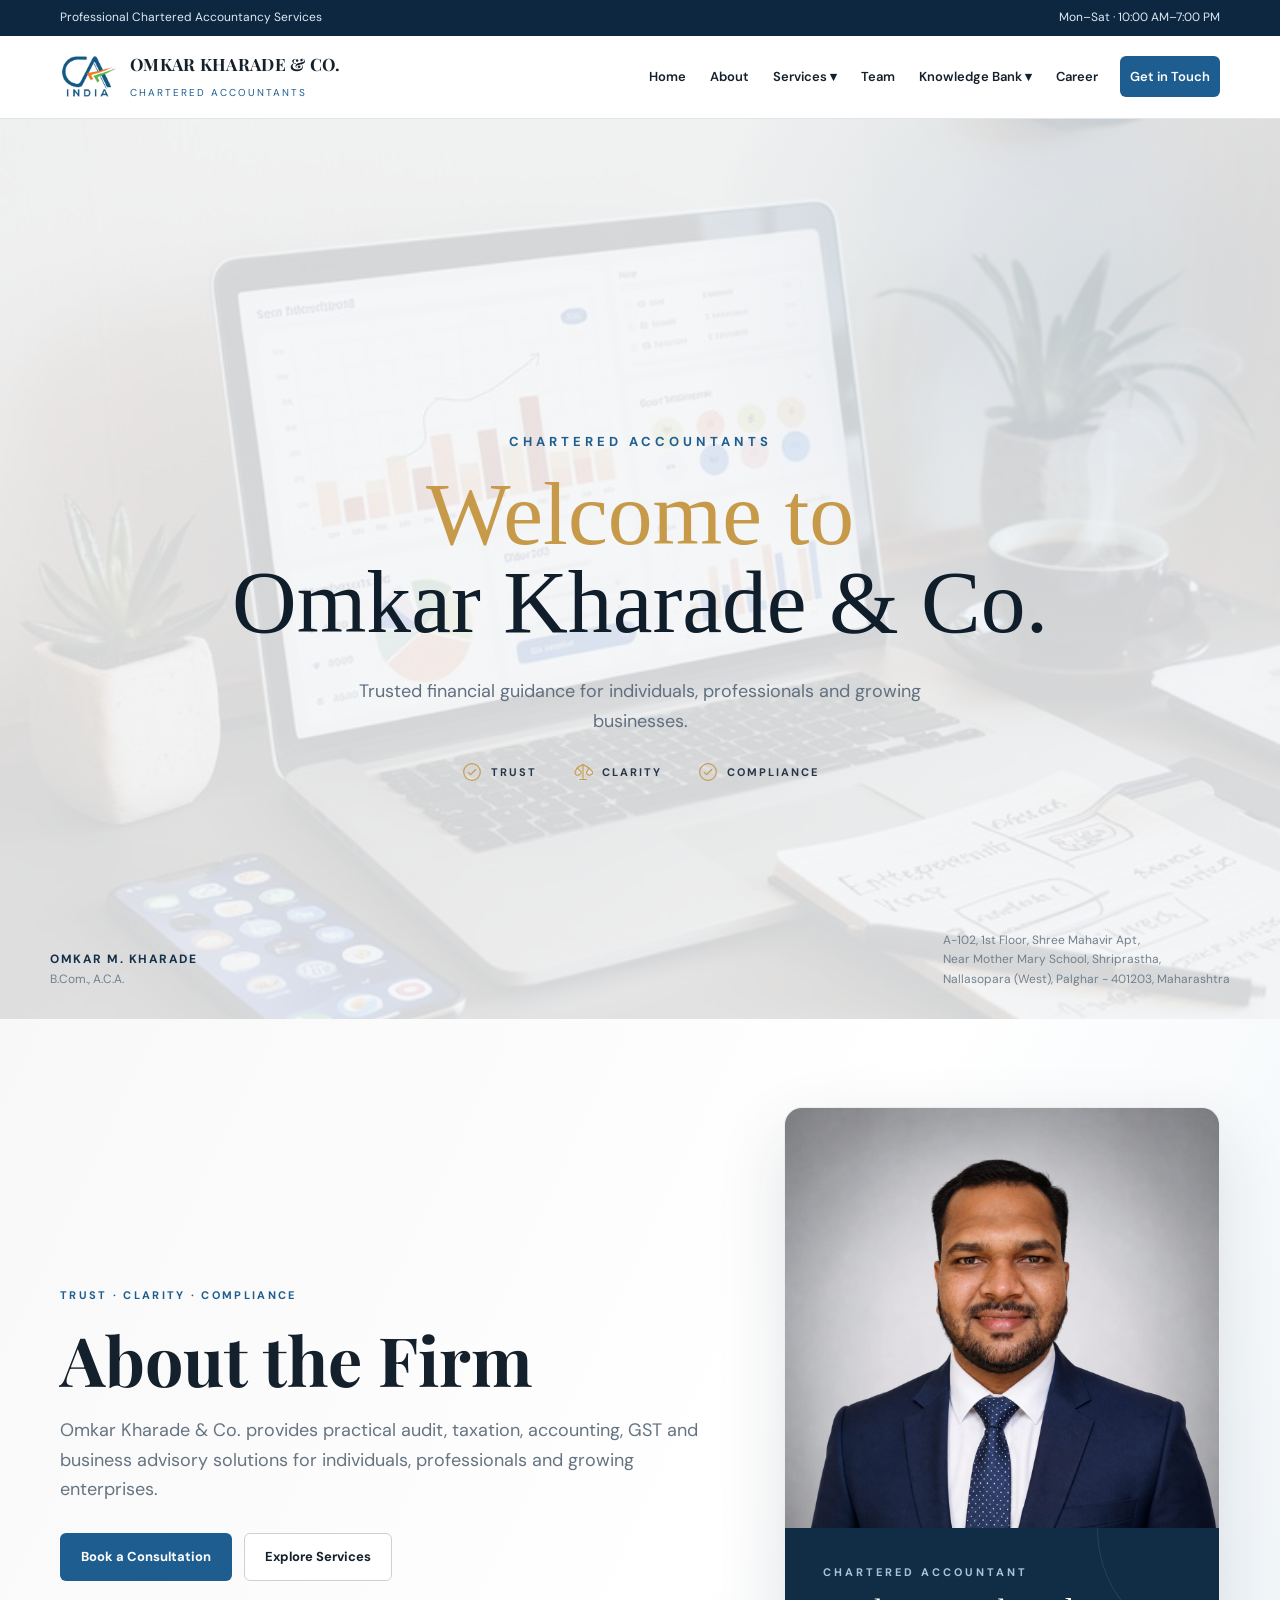
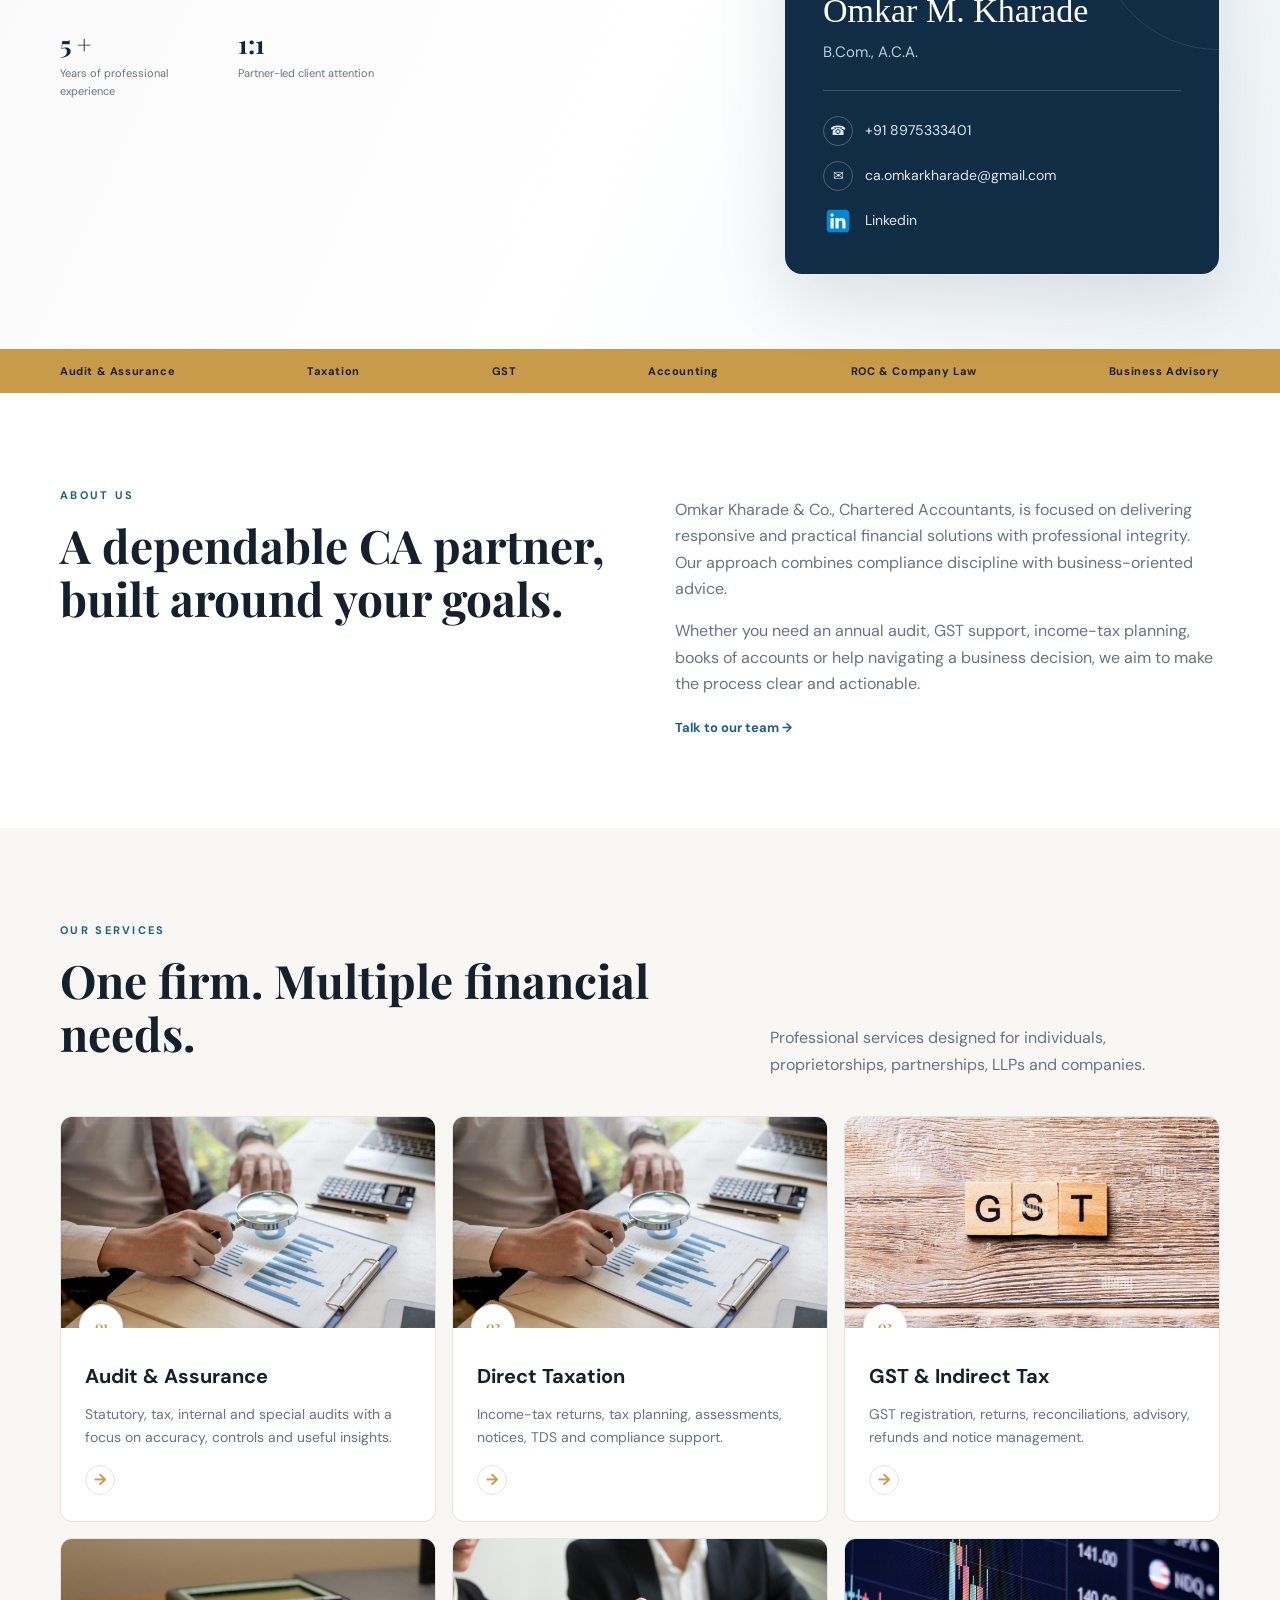
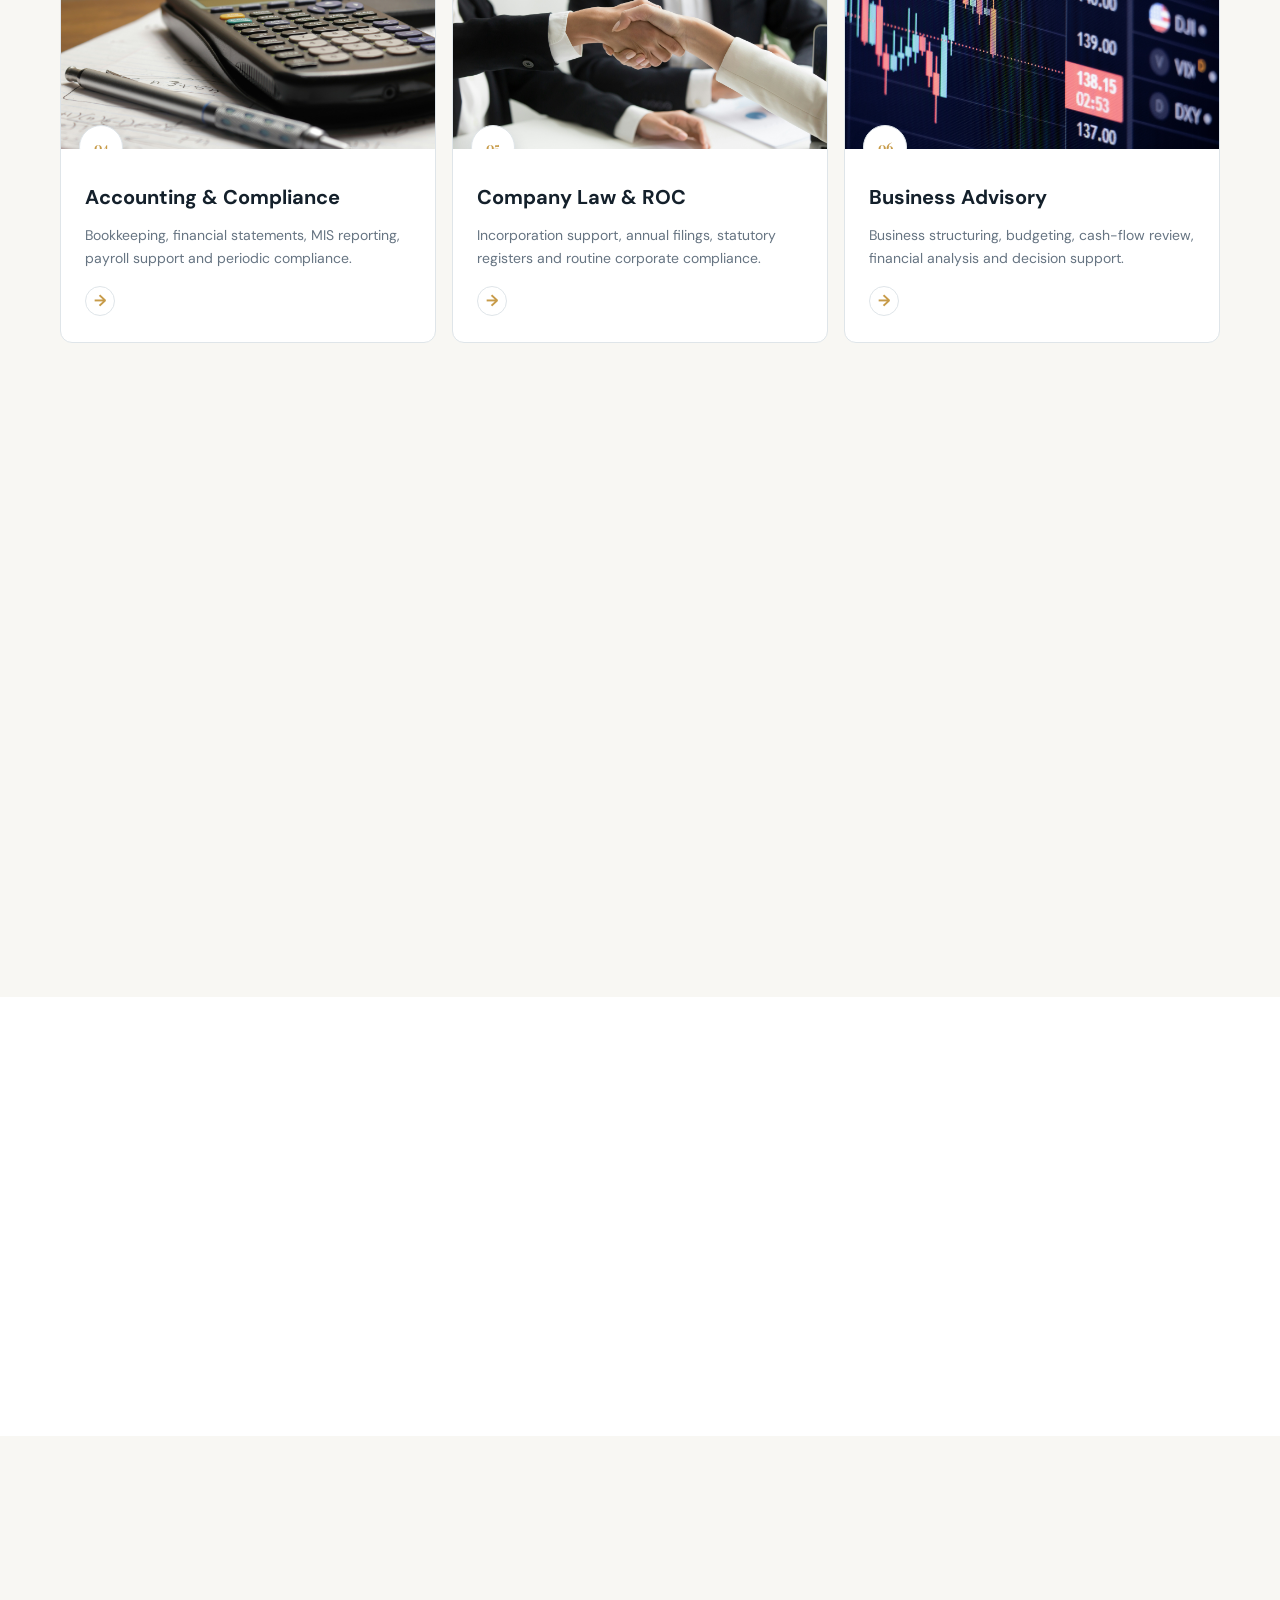
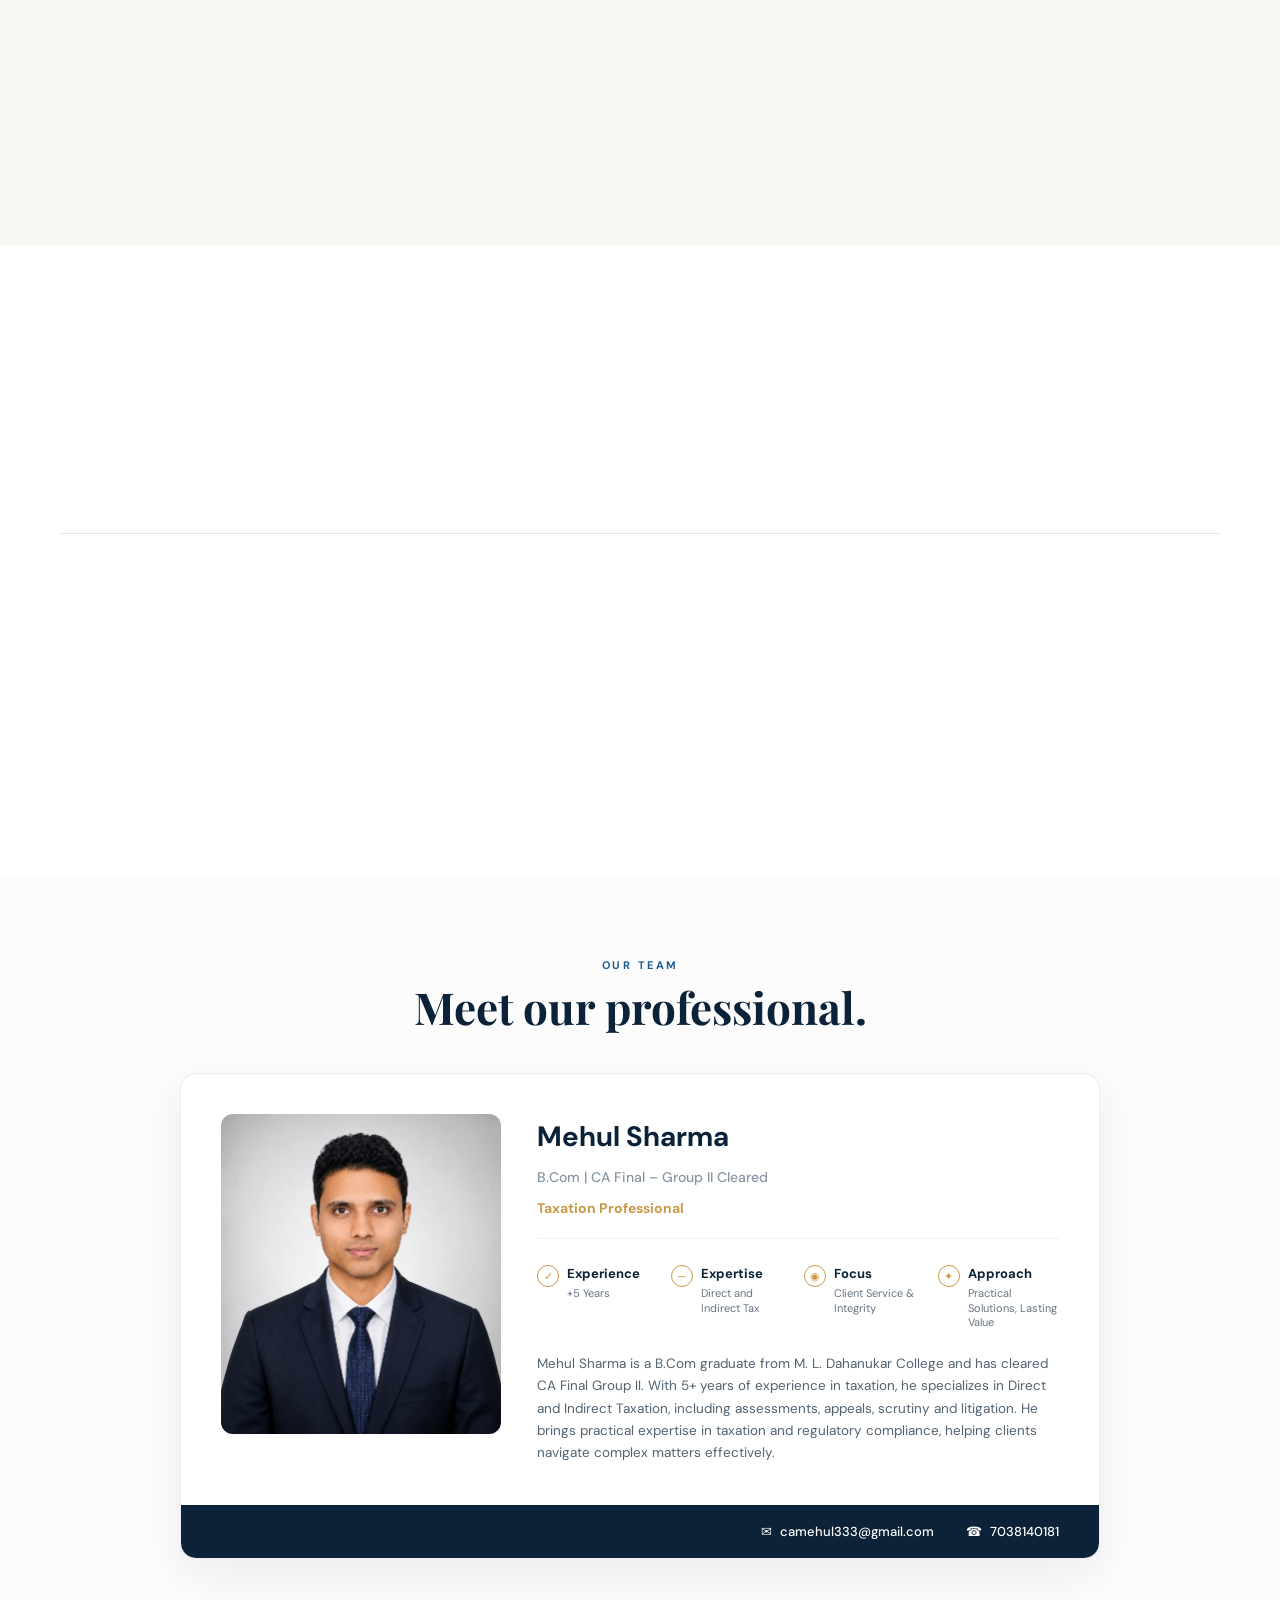
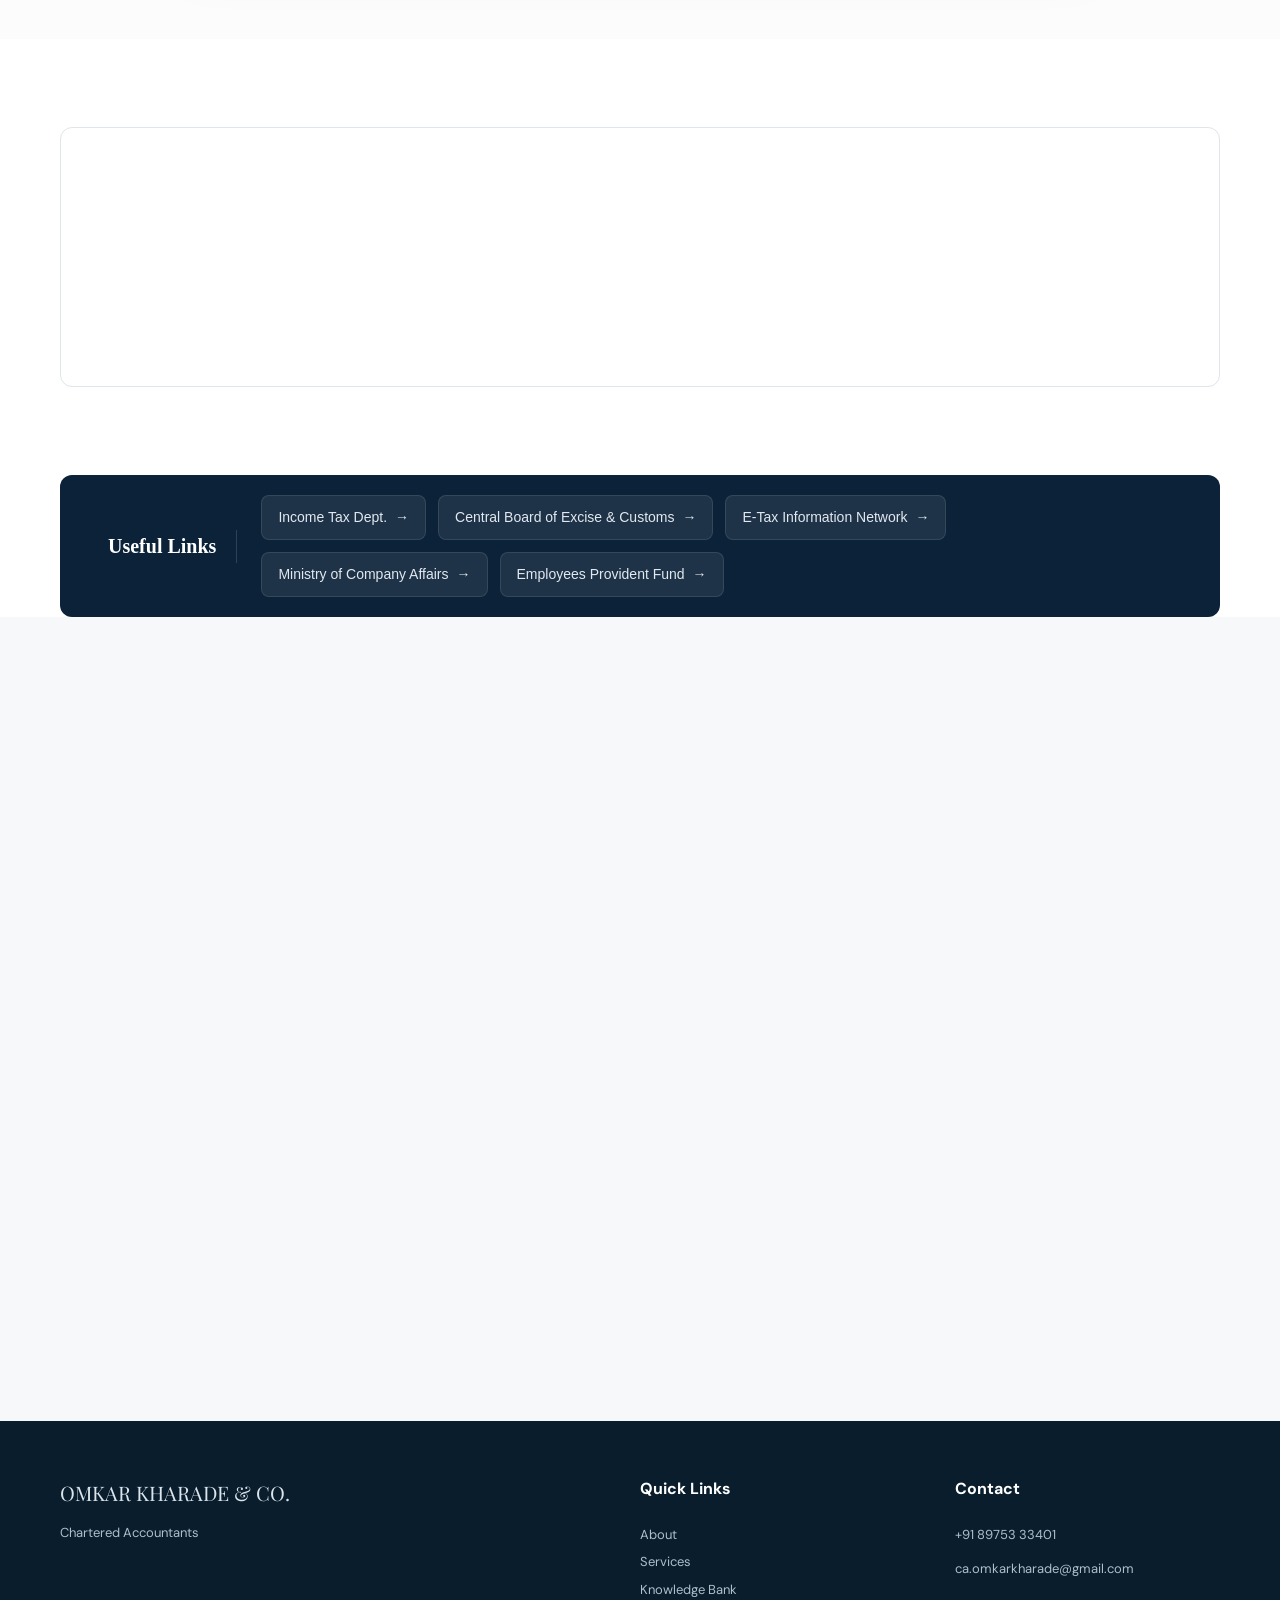
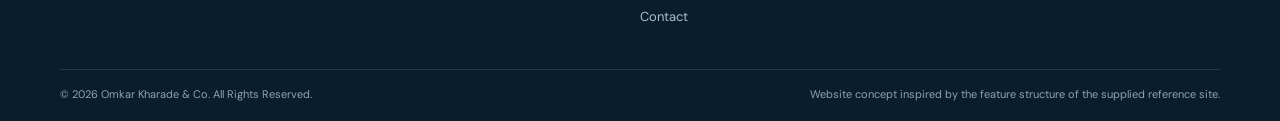
==== commit 5c0d168c: "All changes done" ====
--- a/index.html
+++ b/index.html
@@ -1,3 +1,5 @@
+<!-- Anshika Pandey is Lesbiannnnnnnnn -->
+
 <!doctype html>
 <html lang="en">
   <head>
@@ -66,6 +68,33 @@
       color: #0b2238;
       transform: translateY(-2px);
     }
+
+    /* Service card hover sub-list */
+    .service-card-sublist {
+      list-style: none;
+      margin: 0;
+      padding: 0;
+      max-height: 0;
+      overflow: hidden;
+      transition:
+        max-height 0.3s ease,
+        margin-top 0.3s ease;
+    }
+
+    .service-card-sublist.open {
+      max-height: 300px;
+      margin-top: 14px;
+    }
+
+    .service-card-sublist li {
+      padding: 8px 0;
+      border-top: 1px solid rgba(0, 0, 0, 0.08);
+      font-size: 0.88rem;
+    }
+
+    .service-card-sublist li::before {
+      content: "· ";
+    }
   </style>
   <body>
     <div class="topbar">
@@ -98,6 +127,7 @@
               ><a href="#services">Business Advisory</a>
             </div>
           </div>
+          <a href="#team">Team</a>
           <div class="nav-drop">
             <button>Knowledge Bank ▾</button>
             <div class="dropdown wide">
@@ -107,8 +137,8 @@
               ><a href="#forms">Forms &amp; Downloads</a>
             </div>
           </div>
-          <a href="#team">Team</a><a href="#career">Career</a
-          ><a class="nav-cta" href="#contact">Get in Touch</a>
+          <a href="#career">Career</a>
+          <a class="nav-cta" href="#contact">Get in Touch</a>
         </nav>
       </div>
     </header>
@@ -282,9 +312,24 @@
                 </a>
 
                 <a href="https://www.linkedin.com/in/omkar-kharade-25464417a/">
-                  <span class="contact-icon-linkedin"><svg xmlns="http://www.w3.org/2000/svg" x="0px" y="0px" width="48" height="48" viewBox="0 0 48 48">
-<path fill="#0288D1" d="M42,37c0,2.762-2.238,5-5,5H11c-2.761,0-5-2.238-5-5V11c0-2.762,2.239-5,5-5h26c2.762,0,5,2.238,5,5V37z"></path><path fill="#FFF" d="M12 19H17V36H12zM14.485 17h-.028C12.965 17 12 15.888 12 14.499 12 13.08 12.995 12 14.514 12c1.521 0 2.458 1.08 2.486 2.499C17 15.887 16.035 17 14.485 17zM36 36h-5v-9.099c0-2.198-1.225-3.698-3.192-3.698-1.501 0-2.313 1.012-2.707 1.99C24.957 25.543 25 26.511 25 27v9h-5V19h5v2.616C25.721 20.5 26.85 19 29.738 19c3.578 0 6.261 2.25 6.261 7.274L36 36 36 36z"></path>
-</svg></span>
+                  <span class="contact-icon-linkedin"
+                    ><svg
+                      xmlns="http://www.w3.org/2000/svg"
+                      x="0px"
+                      y="0px"
+                      width="48"
+                      height="48"
+                      viewBox="0 0 48 48"
+                    >
+                      <path
+                        fill="#0288D1"
+                        d="M42,37c0,2.762-2.238,5-5,5H11c-2.761,0-5-2.238-5-5V11c0-2.762,2.239-5,5-5h26c2.762,0,5,2.238,5,5V37z"
+                      ></path>
+                      <path
+                        fill="#FFF"
+                        d="M12 19H17V36H12zM14.485 17h-.028C12.965 17 12 15.888 12 14.499 12 13.08 12.995 12 14.514 12c1.521 0 2.458 1.08 2.486 2.499C17 15.887 16.035 17 14.485 17zM36 36h-5v-9.099c0-2.198-1.225-3.698-3.192-3.698-1.501 0-2.313 1.012-2.707 1.99C24.957 25.543 25 26.511 25 27v9h-5V19h5v2.616C25.721 20.5 26.85 19 29.738 19c3.578 0 6.261 2.25 6.261 7.274L36 36 36 36z"
+                      ></path></svg
+                  ></span>
                   <span>Linkedin</span>
                 </a>
               </div>
@@ -359,6 +404,12 @@
                   aria-label="Enquire about Audit &amp; Assurance"
                   ><span>→</span></a
                 >
+                <ul class="service-card-sublist">
+                  <li>Statutory Audit</li>
+                  <li>Tax Audit</li>
+                  <li>Internal Audit</li>
+                  <li>Certifications</li>
+                </ul>
               </div>
             </article>
             <article class="service-card">
@@ -382,6 +433,13 @@
                   aria-label="Enquire about Direct Taxation"
                   ><span>→</span></a
                 >
+                <ul class="service-card-sublist">
+                  <li>ITR Filing</li>
+                  <li>Tax Advisory</li>
+                  <li>Scrutiny &amp; Notices</li>
+                  <li>Appeals</li>
+                  <li>TDS / TCS</li>
+                </ul>
               </div>
             </article>
             <article class="service-card">
@@ -405,6 +463,12 @@
                   aria-label="Enquire about GST &amp; Indirect Tax"
                   ><span>→</span></a
                 >
+                <ul class="service-card-sublist">
+                  <li>Registration</li>
+                  <li>Monthly &amp; Annual Returns</li>
+                  <li>ITC Reconciliation</li>
+                  <li>GST Audit</li>
+                </ul>
               </div>
             </article>
             <article class="service-card">
@@ -428,6 +492,12 @@
                   aria-label="Enquire about Accounting &amp; Compliance"
                   ><span>→</span></a
                 >
+                <ul class="service-card-sublist">
+                  <li>Bookkeeping</li>
+                  <li>Final Accounts</li>
+                  <li>MIS Reports</li>
+                  <li>Payroll</li>
+                </ul>
               </div>
             </article>
             <article class="service-card">
@@ -451,6 +521,12 @@
                   aria-label="Enquire about Company Law &amp; ROC"
                   ><span>→</span></a
                 >
+                <ul class="service-card-sublist">
+                  <li>Incorporation</li>
+                  <li>ROC Filings</li>
+                  <li>LLP Compliance</li>
+                  <li>Strike Off</li>
+                </ul>
               </div>
             </article>
             <article class="service-card">
@@ -474,6 +550,12 @@
                   aria-label="Enquire about Business Advisory"
                   ><span>→</span></a
                 >
+                <ul class="service-card-sublist">
+                  <li>Startup Support</li>
+                  <li>Entity Structuring</li>
+                  <li>Due Diligence</li>
+                  <li>Regulatory Support</li>
+                </ul>
               </div>
             </article>
           </div>
@@ -497,19 +579,26 @@
               <span>DIRECT TAX</span>
               <h3>Income-tax updates</h3>
               <p>Important notifications, circulars and filing reminders.</p>
-              <a href="#contact">Request latest update →</a>
+              <a href="https://www.incometax.gov.in/iec/foportal/latest-news"
+                >Request latest update →</a
+              >
             </article>
             <article>
               <span>GST</span>
               <h3>GST &amp; indirect tax</h3>
               <p>Compliance changes, return guidance and practical notes.</p>
-              <a href="#contact">Request latest update →</a>
+              <a href="https://www.gst.gov.in/newsandupdates"
+                >Request latest update →</a
+              >
             </article>
             <article>
               <span>CORPORATE</span>
               <h3>ROC &amp; company law</h3>
               <p>Corporate filing, governance and regulatory developments.</p>
-              <a href="#contact">Request latest update →</a>
+              <a
+                href="https://www.mca.gov.in/content/mca/global/en/notifications-tender/news-updates/updates.html"
+                >Request latest update →</a
+              >
             </article>
           </div>
         </div>
@@ -601,54 +690,129 @@
         </div>
       </section>
 
-      <section class="section dark" id="team">
-        <div class="container two-col team-wrap reveal-split">
+      <section class="team-section" id="team">
+        <div class="container">
+          <div class="team-header">
+            <span class="team-eyebrow">OUR TEAM</span>
+            <h2>Meet our professional.</h2>
+          </div>
+
+          <div class="team-card">
+            <div class="team-card-inner">
+              <!-- Photo -->
+              <div class="team-photo-col">
+                <img
+                  src="images/mehul_bhaiya.jpg"
+                  alt="Mehul Sharma"
+                  class="team-photo"
+                />
+              </div>
+
+              <!-- Details -->
+              <div class="team-info-col">
+                <h3 class="team-member-name">Mehul Sharma</h3>
+                <p class="team-member-qual">
+                  B.Com | CA Final – Group II Cleared
+                </p>
+                <p class="team-member-role">Taxation Professional</p>
+
+                <div class="team-stats-grid">
+                  <div class="team-stat-item">
+                    <span class="stat-icon">&#10003;</span>
+                    <div>
+                      <strong>Experience</strong>
+                      <p>+5 Years</p>
+                    </div>
+                  </div>
+                  <div class="team-stat-item">
+                    <span class="stat-icon">&#8764;</span>
+                    <div>
+                      <strong>Expertise</strong>
+                      <p>Direct and Indirect Tax</p>
+                    </div>
+                  </div>
+                  <div class="team-stat-item">
+                    <span class="stat-icon">&#9673;</span>
+                    <div>
+                      <strong>Focus</strong>
+                      <p>Client Service &amp; Integrity</p>
+                    </div>
+                  </div>
+                  <div class="team-stat-item">
+                    <span class="stat-icon">&#10022;</span>
+                    <div>
+                      <strong>Approach</strong>
+                      <p>Practical Solutions, Lasting Value</p>
+                    </div>
+                  </div>
+                </div>
+
+                <p class="team-member-bio">
+                  Mehul Sharma is a B.Com graduate from M. L. Dahanukar College
+                  and has cleared CA Final Group II. With 5+ years of experience
+                  in taxation, he specializes in Direct and Indirect Taxation,
+                  including assessments, appeals, scrutiny and litigation. He
+                  brings practical expertise in taxation and regulatory
+                  compliance, helping clients navigate complex matters
+                  effectively.
+                </p>
+              </div>
+            </div>
+
+            <!-- Contact Strip -->
+            <div class="team-card-footer">
+              <a href="mailto:camehul333@gmail.com" class="footer-contact-link">
+                <span>&#9993;</span> camehul333@gmail.com
+              </a>
+              <a href="tel:+917038140181" class="footer-contact-link">
+                <span>&#9742;</span> 7038140181
+              </a>
+            </div>
+          </div>
+        </div>
+      </section>
+
+      <section class="section" id="career">
+        <div class="container career-card reveal-split">
           <div>
-            <span class="eyebrow">OUR TEAM</span>
-            <h2>Professional guidance, personally delivered.</h2>
+            <span class="eyebrow">CAREERS</span>
+            <h2>Build your career with us.</h2>
             <p>
-              Led by CA. Omkar M. Kharade, the practice is built around
-              responsive client service, confidentiality and practical advice.
+              We welcome motivated commerce graduates, CA students and
+              professionals who value learning, ethics and client service.
             </p>
           </div>
-          <div class="person-card">
-            <div class="person-initial">OK</div>
-            <div>
-              <h3>CA. Omkar M. Kharade</h3>
-              <p>B.Com., A.C.A.</p>
-              <span>Founder / Proprietor</span>
-            </div>
-          </div>
-        </div>
-      </section>
-
-      <section class="section" id="career">
-      <div class="container career-card reveal-split">
-        <div><span class="eyebrow">CAREERS</span>
-          <h2>Build your career with us.</h2>
-          <p>We welcome motivated commerce graduates, CA students and professionals who value learning, ethics and
-            client service.</p>
-        </div><a class="btn primary" href="https://mail.google.com/mail/?view=cm&fs=1&to=ca.omkarkharade@gmail.com&su=Career%20Enquiry%20-%20CV%20Submission&body=Hi%2C%0A%0AI%27d%20like%20to%20apply%20for%20a%20position.%20Please%20find%20my%20CV%20attached.%0A%0AName%3A%20%0APhone%3A%20%0APosition%20of%20Interest%3A%20%0A%0AThanks!" target="_blank" rel="noopener">Send CV</a>
-      </div>
-    </section>
+          <a
+            class="btn primary"
+            href="https://mail.google.com/mail/?view=cm&fs=1&to=ca.omkarkharade@gmail.com&su=Career%20Enquiry%20-%20CV%20Submission&body=Hi%2C%0A%0AI%27d%20like%20to%20apply%20for%20a%20position.%20Please%20find%20my%20CV%20attached.%0A%0AName%3A%20%0APhone%3A%20%0APosition%20of%20Interest%3A%20%0A%0AThanks!"
+            target="_blank"
+            rel="noopener"
+            >Send CV</a
+          >
+        </div>
+      </section>
 
       <div class="useful-links-bar">
         <h3 class="bar-title">Useful Links</h3>
         <div class="links-container">
-          <a href="#" class="link-chip"
+          <a href="https://www.incometax.gov.in/iec/foportal/" class="link-chip"
             >Income Tax Dept. <span class="arrow">&rarr;</span></a
           >
-          <a href="#" class="link-chip"
+          <a href="https://www.cbic.gov.in/" class="link-chip"
             >Central Board of Excise & Customs
             <span class="arrow">&rarr;</span></a
           >
-          <a href="#" class="link-chip"
+          <a
+            href="https://www.incometaxindia.gov.in/tax-informations-network"
+            class="link-chip"
             >E-Tax Information Network <span class="arrow">&rarr;</span></a
           >
-          <a href="#" class="link-chip"
+          <a
+            href="https://www.mca.gov.in/content/mca/global/en/home.html"
+            class="link-chip"
             >Ministry of Company Affairs <span class="arrow">&rarr;</span></a
           >
-          <a href="#" class="link-chip"
+          <a href="https://www.epfo.gov.in/" class="link-chip"
             >Employees Provident Fund <span class="arrow">&rarr;</span></a
           >
         </div>
@@ -676,24 +840,7 @@
               </p>
             </div>
           </div>
-          <form class="contact-form" onsubmit="submitForm(event)">
-            <input
-              type="hidden"
-              name="access_key"
-              value="8c990e58-7886-484d-8aa3-16d3b72f0853"
-            />
-            <input
-              type="hidden"
-              name="subject"
-              value="New enquiry from website"
-            />
-            <input
-              type="checkbox"
-              name="botcheck"
-              style="display: none"
-              tabindex="-1"
-              autocomplete="off"
-            />
+          <form class="contact-form" onsubmit="openGmailEnquiry(event)">
             <label
               >Name<input required name="name" placeholder="Your name" /></label
             ><label
@@ -745,5 +892,75 @@
       </div>
     </footer>
     <script src="script.js"></script>
+    <script>
+      function openGmailEnquiry(event) {
+        event.preventDefault();
+        var form = event.target;
+        var name = form.name.value.trim();
+        var email = form.email.value.trim();
+        var mobile = form.mobile.value.trim();
+        var city = form.city.value.trim();
+        var query = form.query.value.trim();
+
+        var subject = "New enquiry from website";
+        var body =
+          "Name: " +
+          name +
+          "\nEmail: " +
+          email +
+          "\nMobile: " +
+          mobile +
+          "\nCity: " +
+          city +
+          "\n\nQuery:\n" +
+          query;
+
+        var gmailUrl =
+          "https://mail.google.com/mail/?view=cm&fs=1" +
+          "&to=" +
+          encodeURIComponent("ca.omkarkharade@gmail.com") +
+          "&su=" +
+          encodeURIComponent(subject) +
+          "&body=" +
+          encodeURIComponent(body);
+
+        window.open(gmailUrl, "_blank", "noopener");
+
+        var note = document.getElementById("formNote");
+        if (note) {
+          note.textContent = "Opening Gmail with your enquiry pre-filled…";
+        }
+      }
+    </script>
+    <script>
+      document.querySelectorAll(".service-card").forEach(function (card) {
+        var link = card.querySelector(".service-card-link");
+        var sublist = card.querySelector(".service-card-sublist");
+        if (!link || !sublist) return;
+
+        function openList() {
+          sublist.classList.add("open");
+          link.setAttribute("aria-expanded", "true");
+        }
+        function closeList() {
+          sublist.classList.remove("open");
+          link.setAttribute("aria-expanded", "false");
+        }
+
+        // Hover on the whole card opens/closes the list
+        card.addEventListener("mouseenter", openList);
+        card.addEventListener("mouseleave", closeList);
+
+        // Keyboard users: focusing the link does the same
+        link.addEventListener("focus", openList);
+        link.addEventListener("blur", closeList);
+
+        // Touch devices: tap the arrow to toggle instead of navigating
+        link.addEventListener("click", function (e) {
+          e.preventDefault();
+          sublist.classList.contains("open") ? closeList() : openList();
+        });
+      });
+    </script>
   </body>
 </html>
--- a/styles.css
+++ b/styles.css
@@ -962,8 +962,8 @@
     width: 500px;
     height: 500px;
 
-    border: 1px solid rgba(20, 48, 73, 0.12);
-    border-radius: 50%;
+    /* border: 1px solid rgba(20, 48, 73, 0.12); */
+    /* border-radius: 50%; */
 
     left: -180px;
     top: -180px;
@@ -977,8 +977,8 @@
     width: 350px;
     height: 350px;
 
-    border: 1px solid rgba(20, 48, 73, 0.08);
-    border-radius: 50%;
+    /* border: 1px solid rgba(20, 48, 73, 0.08); */
+    /* border-radius: 50%; */
 
     right: -170px;
     bottom: -170px;
@@ -1998,3 +1998,183 @@
         transform: none !important
     }
 }
+
+/* =====================================================
+   TEAM SECTION (MEHUL SHARMA CARD)
+   ===================================================== */
+
+.team-section {
+  padding: 80px 0;
+  background-color: #fcfcfd;
+}
+
+.team-header {
+  text-align: center;
+  margin-bottom: 40px;
+}
+
+.team-eyebrow {
+  font-size: 11px;
+  letter-spacing: 2.5px;
+  font-weight: 700;
+  color: #1d5d8f;
+  text-transform: uppercase;
+  display: block;
+  margin-bottom: 8px;
+}
+
+.team-header h2 {
+  font-family: "Playfair Display", Georgia, serif;
+  font-size: clamp(32px, 4vw, 44px);
+  color: #0b2238;
+  margin: 0;
+}
+
+.team-card {
+  max-width: 920px;
+  margin: 0 auto;
+  background: #ffffff;
+  border-radius: 16px;
+  box-shadow: 0 15px 45px rgba(11, 34, 56, 0.07);
+  border: 1px solid rgba(11, 34, 56, 0.08);
+  overflow: hidden;
+}
+
+.team-card-inner {
+  display: grid;
+  grid-template-columns: 280px 1fr;
+  gap: 36px;
+  padding: 40px;
+}
+
+.team-photo-col {
+  width: 100%;
+}
+
+.team-photo {
+  width: 100%;
+  height: 320px;
+  object-fit: cover;
+  border-radius: 12px;
+  display: block;
+  background-color: #f0f3f6;
+}
+
+.team-member-name {
+  font-family: "DM Sans", sans-serif;
+  font-size: 28px;
+  font-weight: 700;
+  color: #0b2238;
+  margin: 0 0 6px 0;
+}
+
+.team-member-qual {
+  font-size: 14px;
+  color: #8896a4;
+  margin: 0 0 8px 0;
+  font-weight: 500;
+}
+
+.team-member-role {
+  font-size: 14px;
+  color: #c79b49;
+  font-weight: 700;
+  margin: 0 0 24px 0;
+  border-bottom: 1px solid #edf1f5;
+  padding-bottom: 18px;
+}
+
+.team-stats-grid {
+  display: grid;
+  grid-template-columns: repeat(4, 1fr);
+  gap: 12px;
+  margin-bottom: 24px;
+}
+
+.team-stat-item {
+  display: flex;
+  align-items: flex-start;
+  gap: 8px;
+}
+
+.stat-icon {
+  display: inline-flex;
+  align-items: center;
+  justify-content: center;
+  width: 22px;
+  height: 22px;
+  border-radius: 50%;
+  border: 1px solid #c79b49;
+  color: #c79b49;
+  font-size: 11px;
+  flex-shrink: 0;
+  margin-top: 2px;
+}
+
+.team-stat-item strong {
+  display: block;
+  font-size: 13px;
+  color: #0b2238;
+}
+
+.team-stat-item p {
+  margin: 2px 0 0;
+  font-size: 11px;
+  color: #667482;
+  line-height: 1.3;
+}
+
+.team-member-bio {
+  font-size: 13.5px;
+  line-height: 1.65;
+  color: #526271;
+  margin: 0;
+}
+
+.team-card-footer {
+  background-color: #0b2238;
+  padding: 16px 40px;
+  display: flex;
+  justify-content: flex-end;
+  align-items: center;
+  gap: 32px;
+}
+
+.footer-contact-link {
+  color: #ffffff;
+  font-size: 13px;
+  font-weight: 500;
+  display: inline-flex;
+  align-items: center;
+  gap: 8px;
+  text-decoration: none;
+  transition: opacity 0.2s ease;
+}
+
+.footer-contact-link:hover {
+  opacity: 0.8;
+}
+
+/* Mobile Responsiveness */
+@media (max-width: 820px) {
+  .team-card-inner {
+    grid-template-columns: 1fr;
+    padding: 24px;
+  }
+
+  .team-photo {
+    height: 300px;
+  }
+
+  .team-stats-grid {
+    grid-template-columns: repeat(2, 1fr);
+    gap: 16px;
+  }
+
+  .team-card-footer {
+    justify-content: center;
+    flex-wrap: wrap;
+    padding: 16px 20px;
+    gap: 16px;
+  }
+}
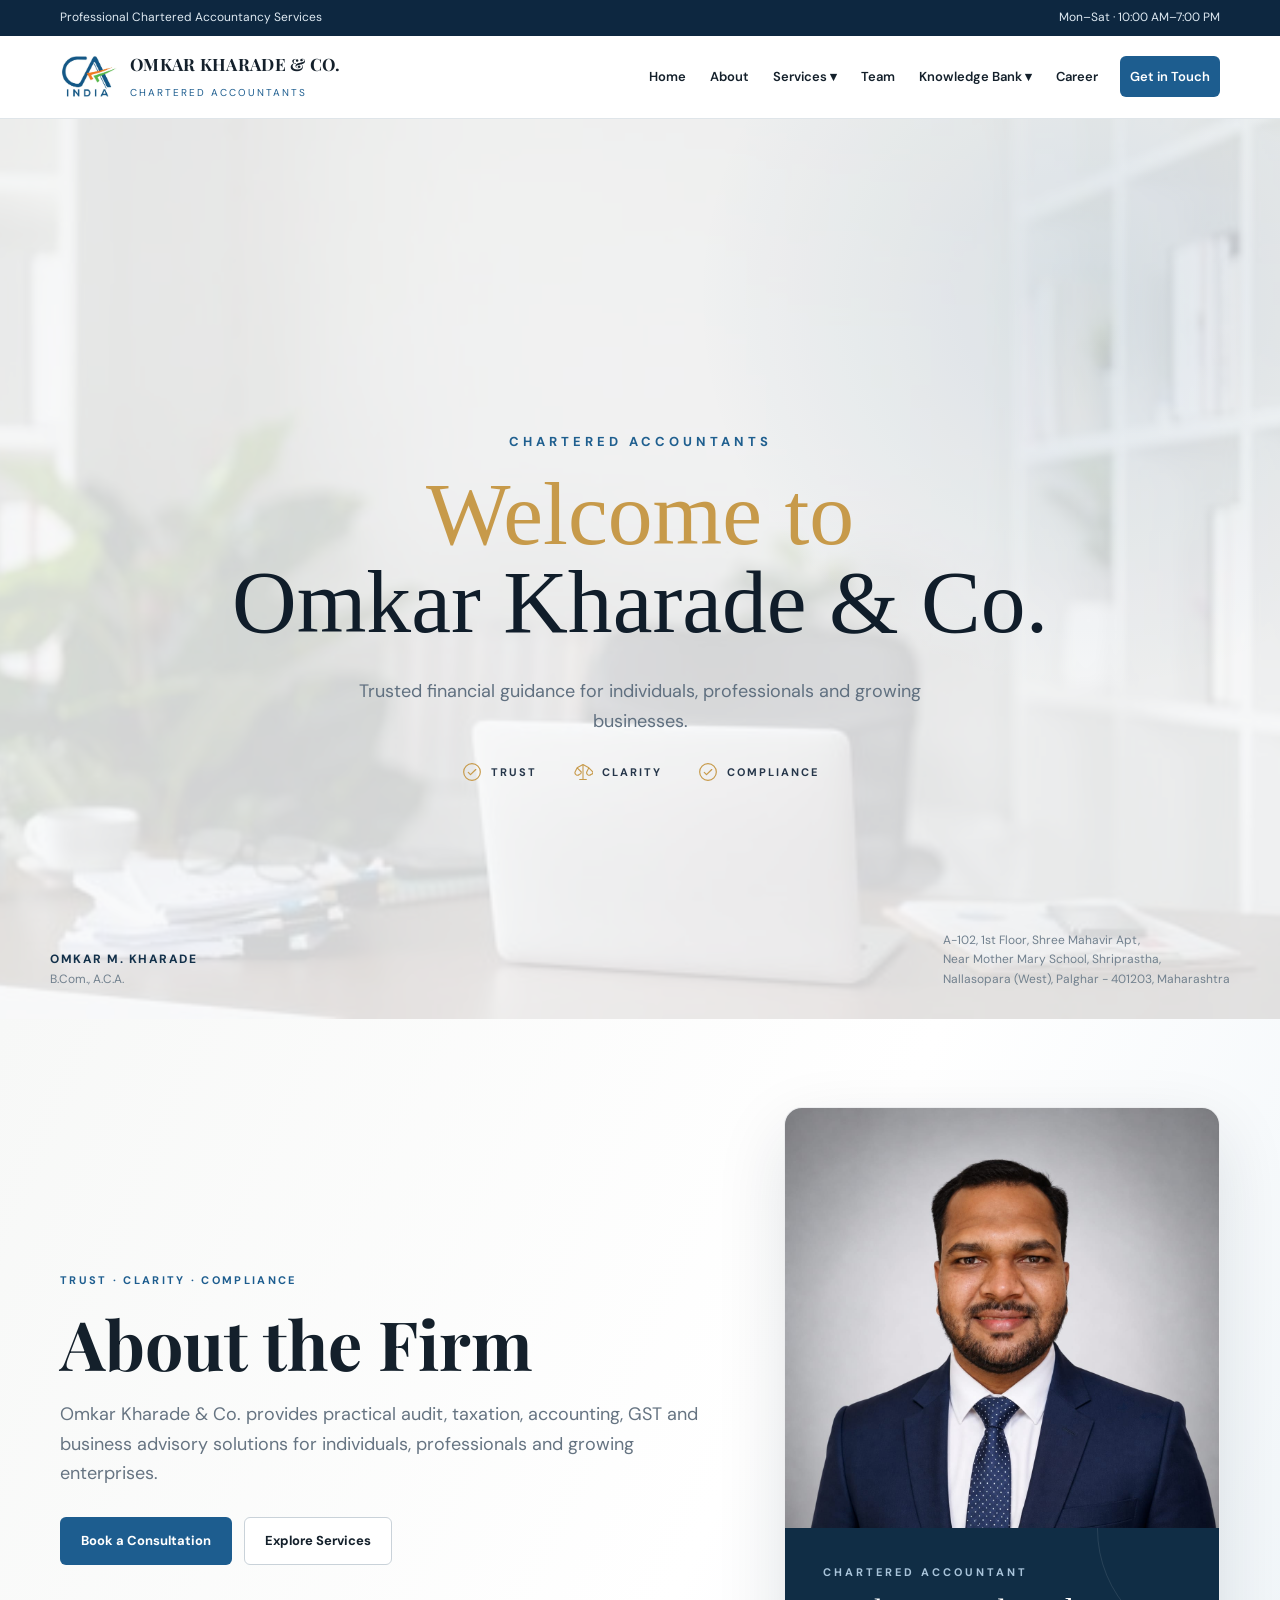
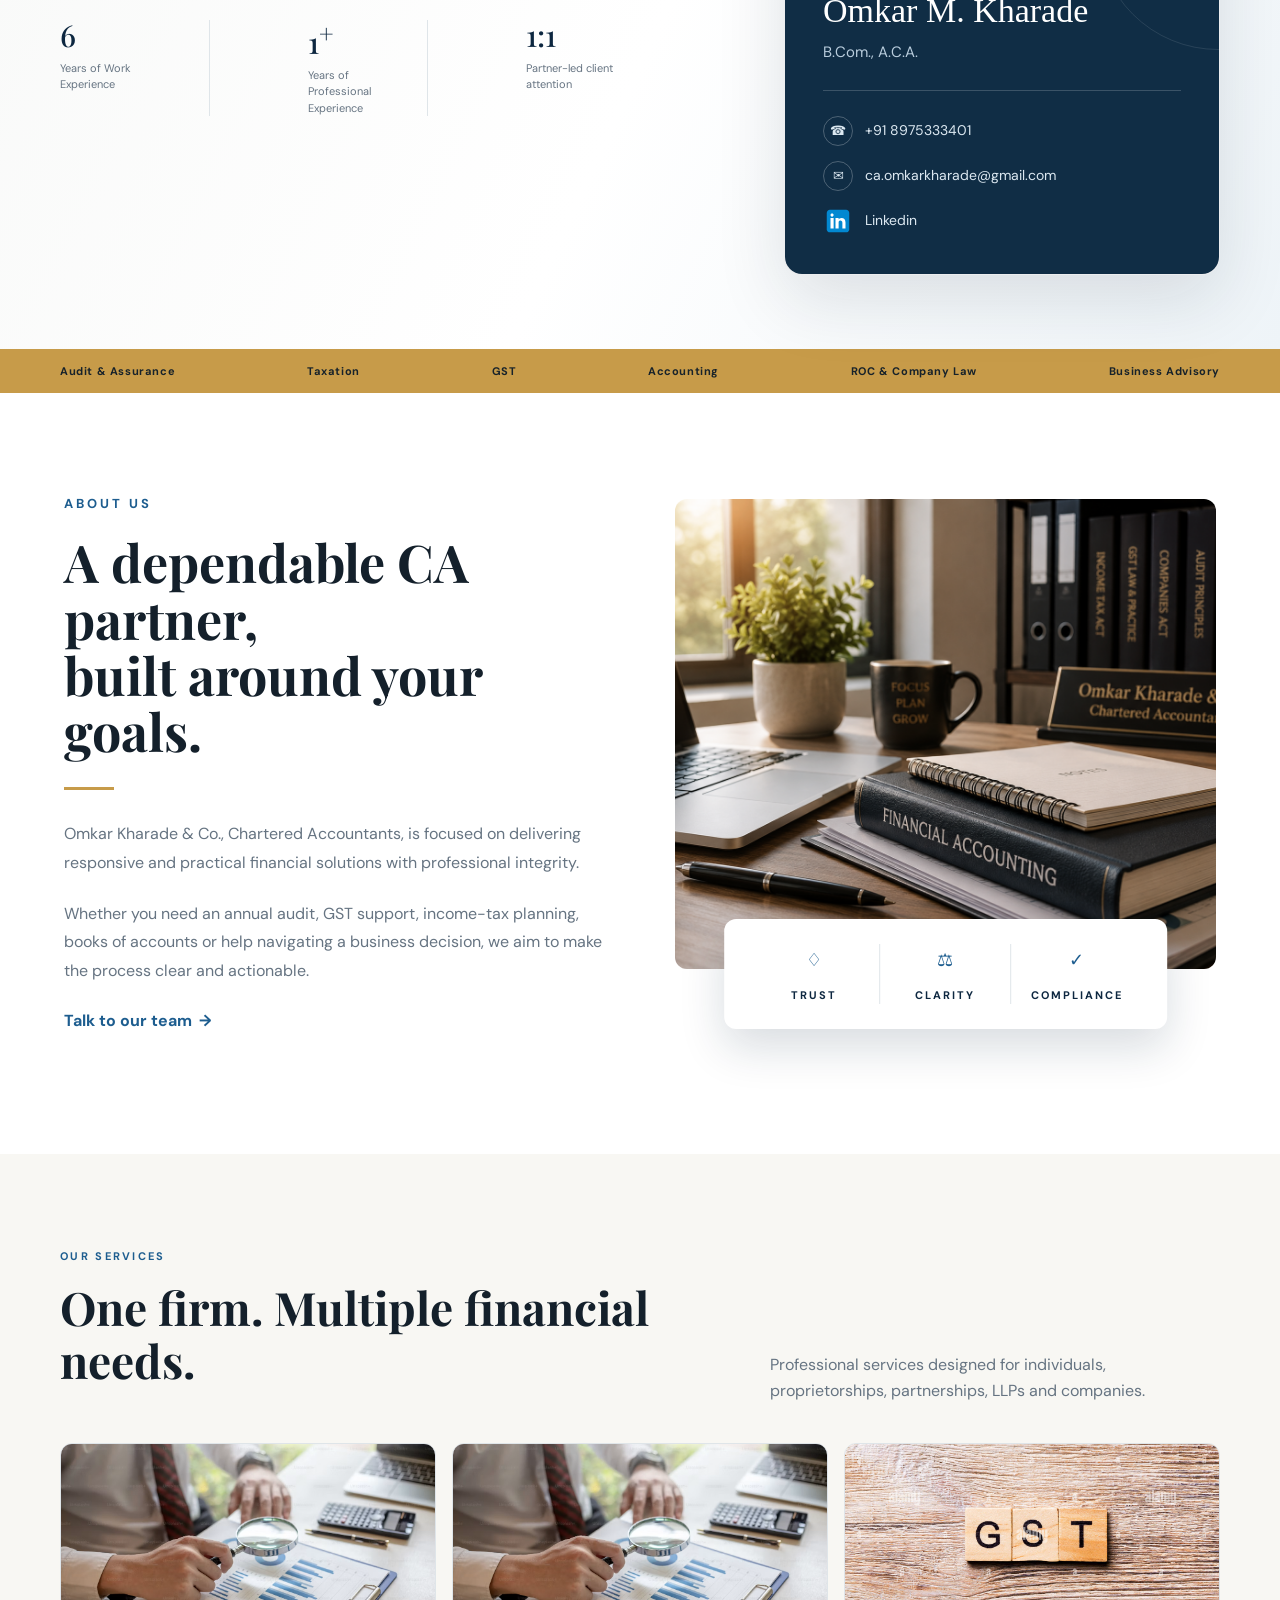
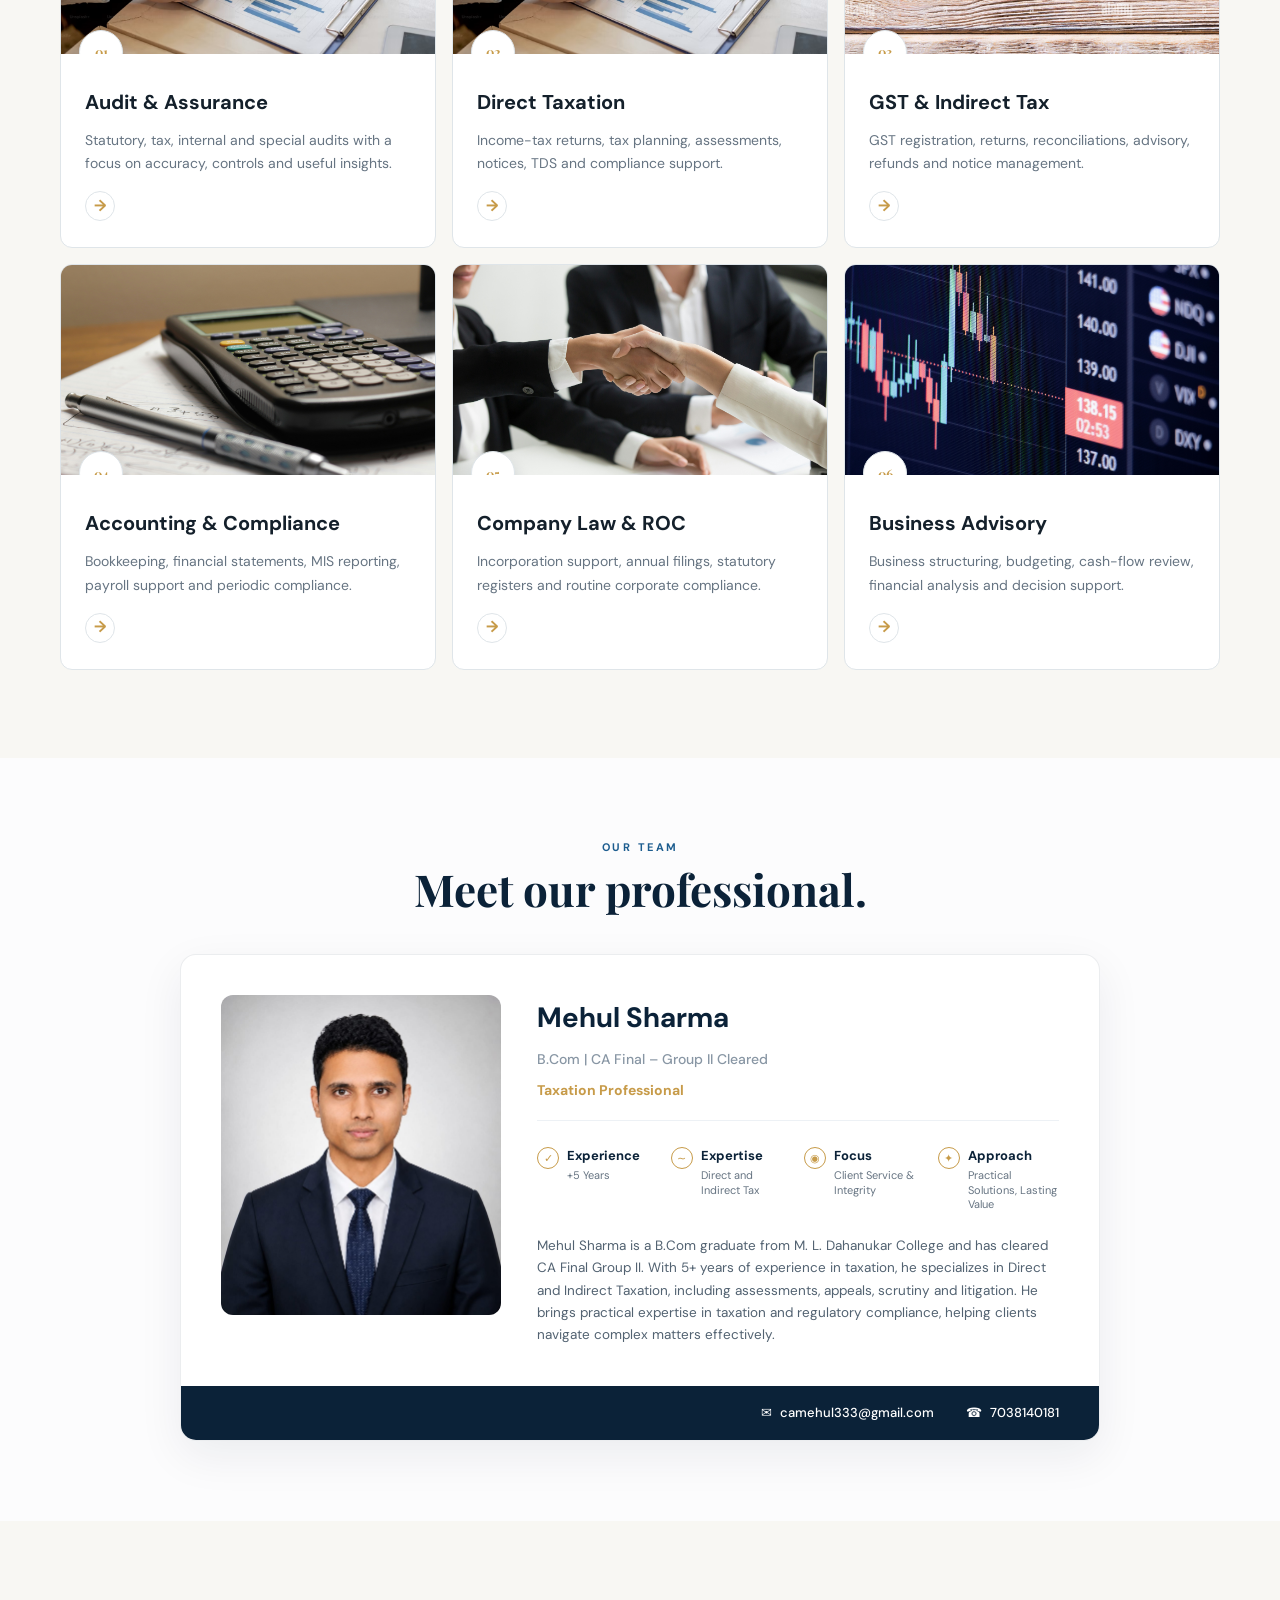
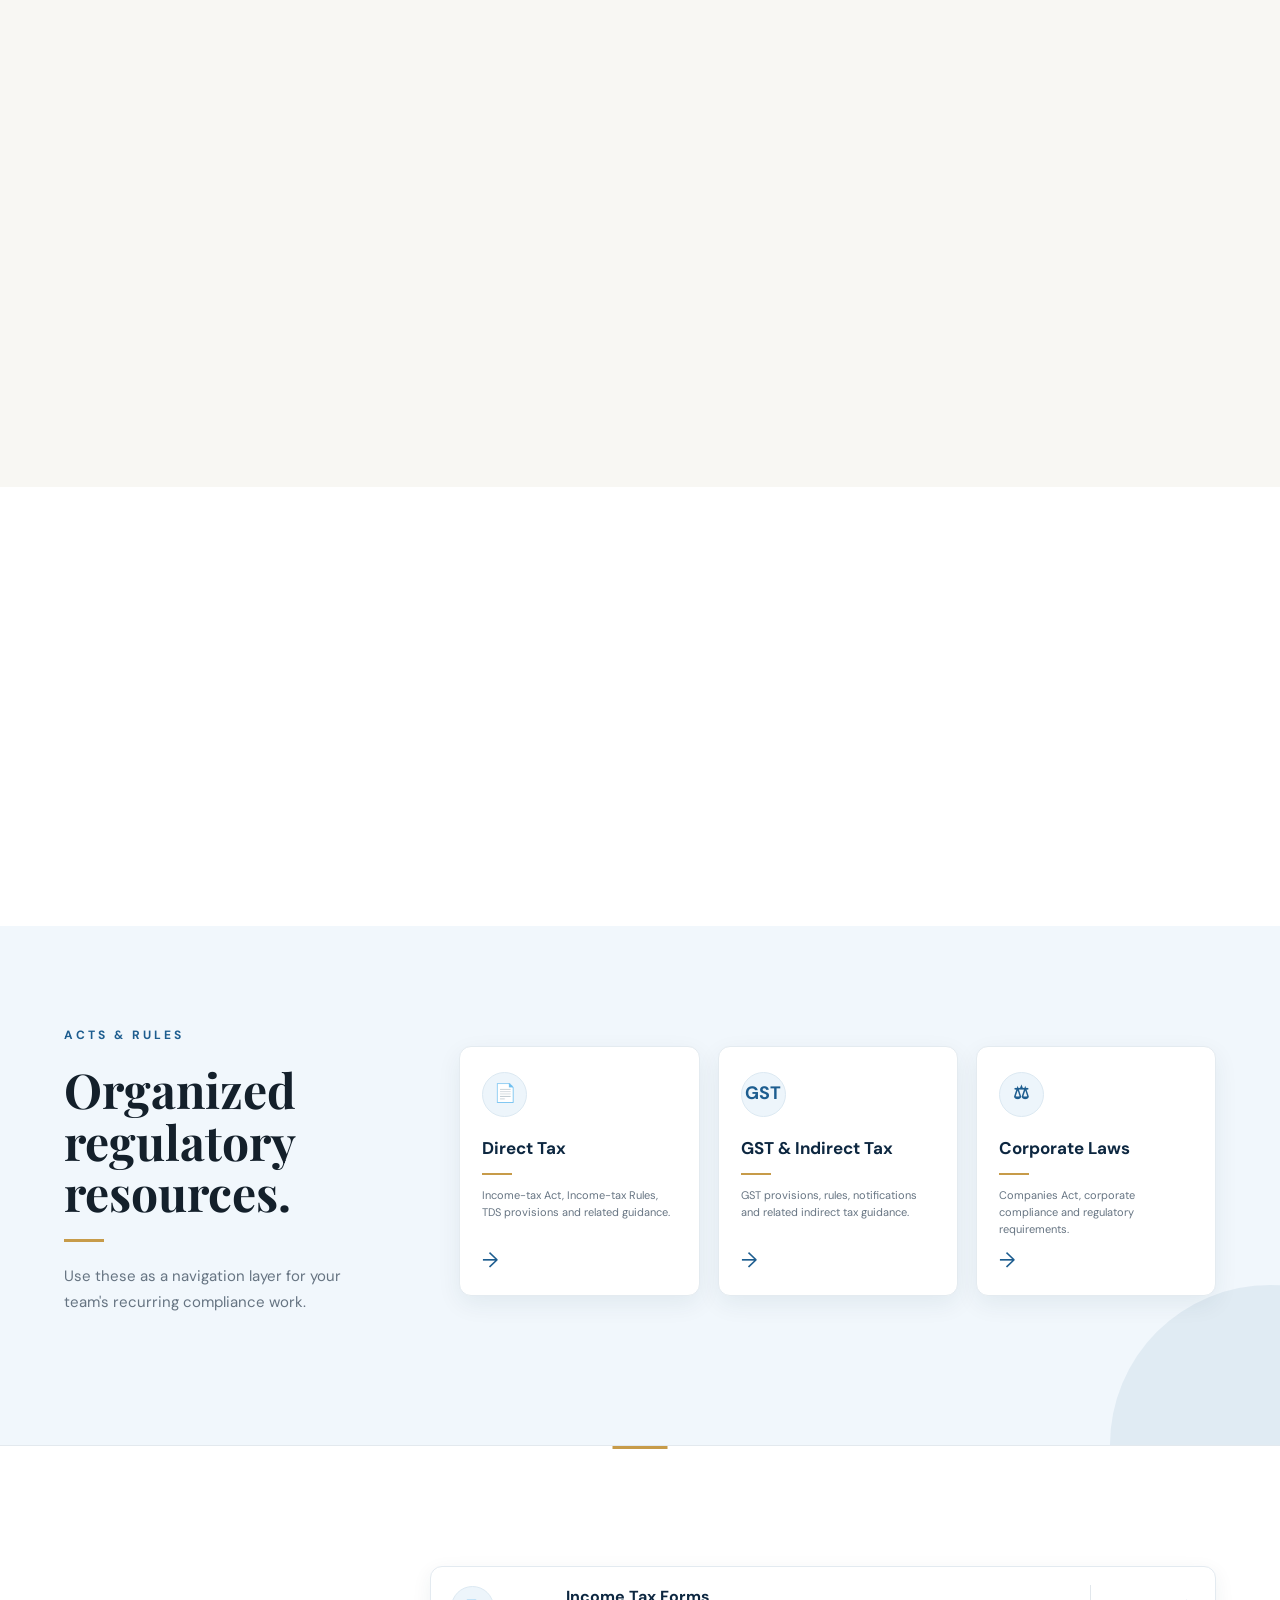
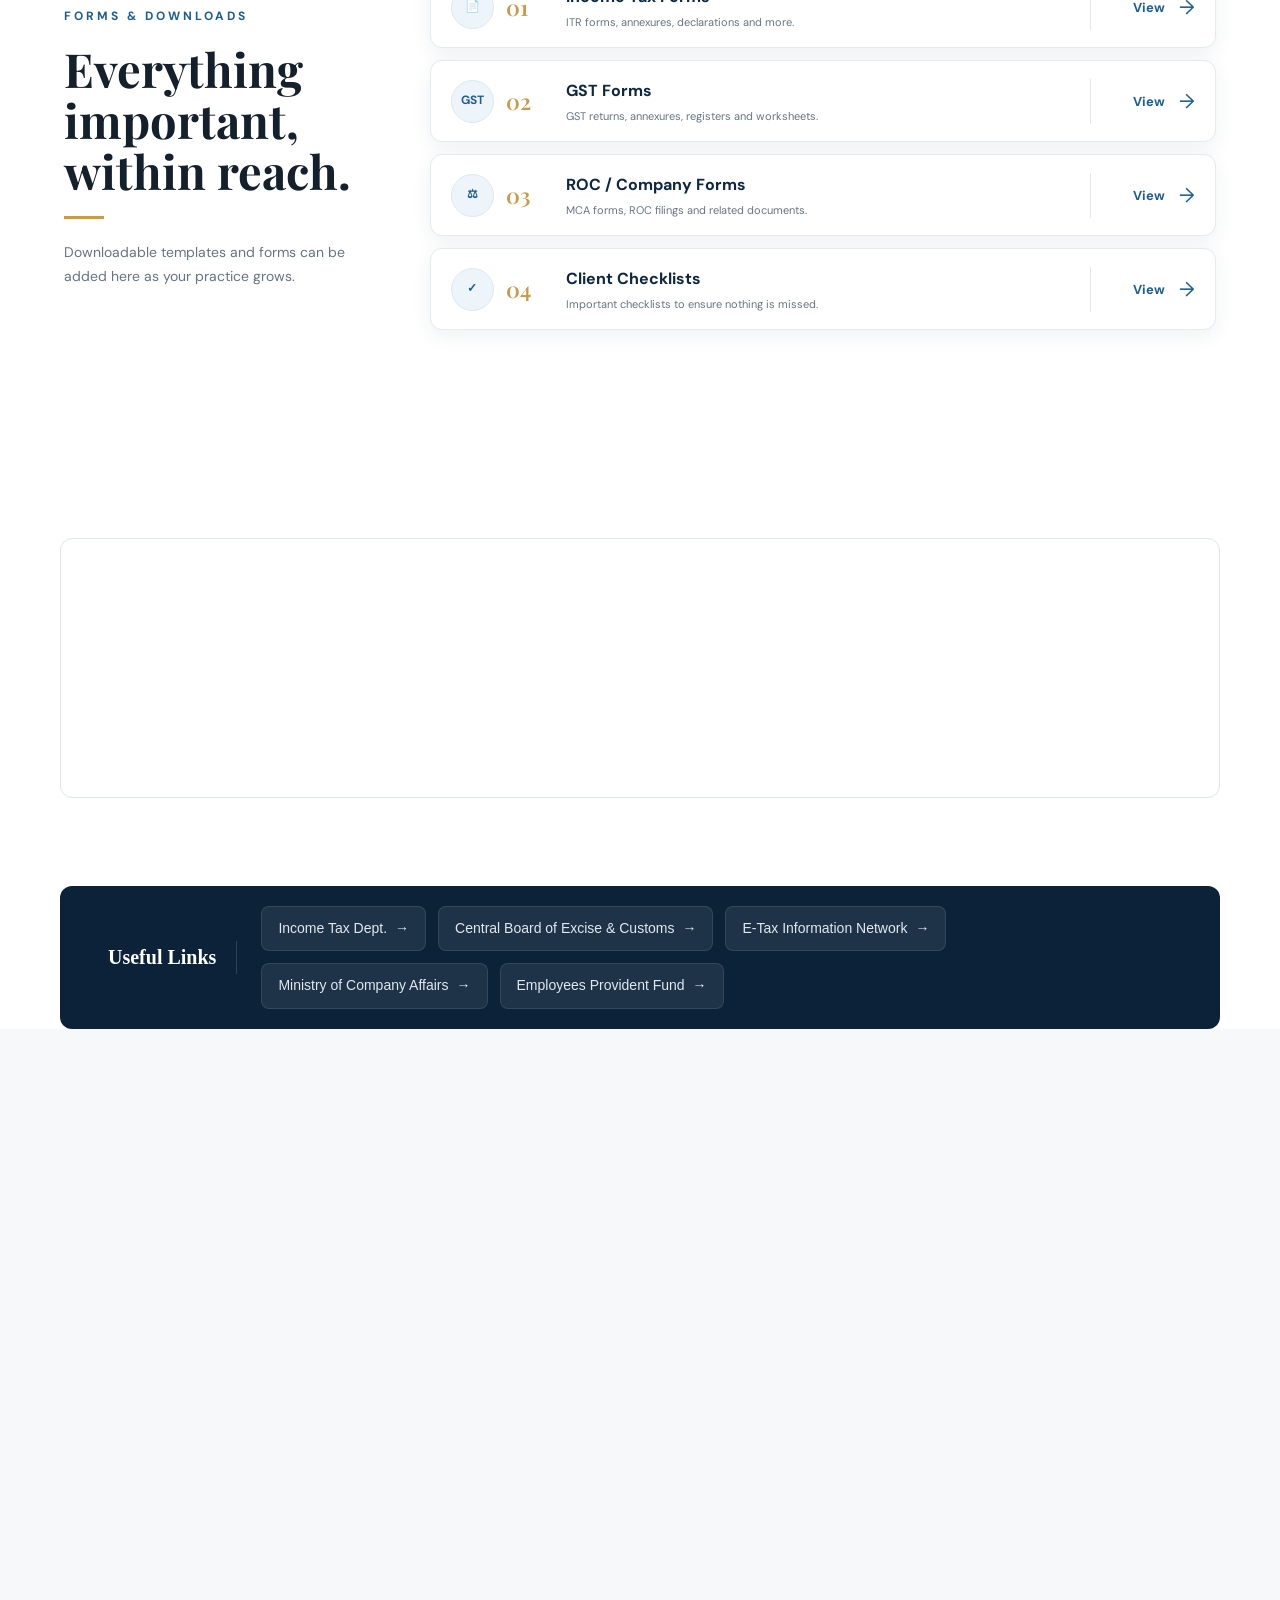
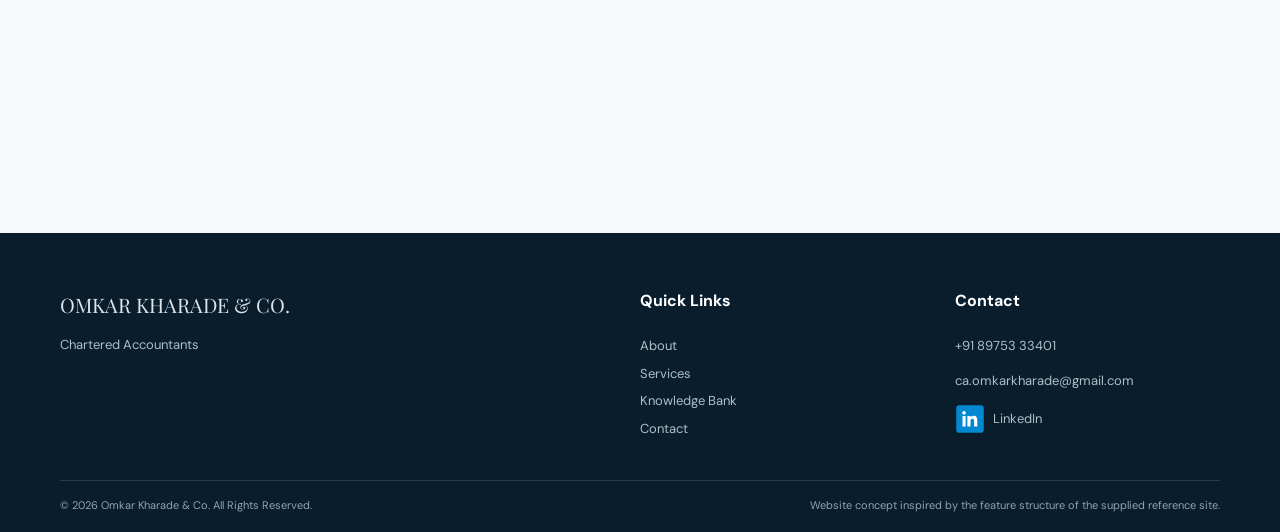
==== commit 27a115af: "All done" ====
--- a/index.html
+++ b/index.html
@@ -274,11 +274,23 @@
               ><a class="btn secondary" href="#services">Explore Services</a>
             </div>
             <div class="hero-stats">
-              <div>
-                <b> 5 +</b><span>Years of professional experience</span>
-              </div>
-              <div><b>1:1</b><span>Partner-led client attention</span></div>
-            </div>
+
+    <div>
+        <b>6</b>
+        <span>Years of Work Experience</span>
+    </div>
+
+    <div>
+        <b>1<sup>+</sup></b>
+        <span>Years of Professional Experience</span>
+    </div>
+
+    <div>
+        <b>1:1</b>
+        <span>Partner-led client attention</span>
+    </div>
+
+</div>
           </div>
           <!-- CA PROFILE CARD -->
           <div class="ca-profile">
@@ -347,28 +359,74 @@
         </div>
       </section>
 
-      <section class="section" id="about">
-        <div class="container two-col reveal-split">
-          <div>
-            <span class="eyebrow">ABOUT US</span>
-            <h2>A dependable CA partner, built around your goals.</h2>
-          </div>
-          <div>
+      <section class="about-modern" id="about">
+
+    <div class="about-modern-container">
+
+        <!-- LEFT SIDE -->
+        <div class="about-modern-content">
+
+            <span class="about-modern-eyebrow">ABOUT US</span>
+
+            <h2>
+                A dependable CA partner,<br>
+                built around your goals.
+            </h2>
+
+            <div class="about-gold-line"></div>
+
             <p>
-              Omkar Kharade &amp; Co., Chartered Accountants, is focused on
-              delivering responsive and practical financial solutions with
-              professional integrity. Our approach combines compliance
-              discipline with business-oriented advice.
+                Omkar Kharade &amp; Co., Chartered Accountants, is focused on
+                delivering responsive and practical financial solutions with
+                professional integrity.
             </p>
+
             <p>
-              Whether you need an annual audit, GST support, income-tax
-              planning, books of accounts or help navigating a business
-              decision, we aim to make the process clear and actionable.
+                Whether you need an annual audit, GST support, income-tax
+                planning, books of accounts or help navigating a business
+                decision, we aim to make the process clear and actionable.
             </p>
-            <a class="text-link" href="#contact">Talk to our team →</a>
-          </div>
-        </div>
-      </section>
+
+            <a href="#team" class="about-team-link">
+                Talk to our team <span>→</span>
+            </a>
+
+        </div>
+
+
+        <!-- RIGHT SIDE -->
+        <div class="about-modern-visual">
+
+            <div class="about-office-image">
+                <img src="images/about-office.jpg"
+                     alt="Professional financial advisory office">
+            </div>
+
+            <!-- FLOATING VALUES CARD -->
+            <div class="about-values-card">
+
+                <div class="about-value">
+                    <div class="about-value-icon">♢</div>
+                    <span>TRUST</span>
+                </div>
+
+                <div class="about-value">
+                    <div class="about-value-icon">⚖</div>
+                    <span>CLARITY</span>
+                </div>
+
+                <div class="about-value">
+                    <div class="about-value-icon">✓</div>
+                    <span>COMPLIANCE</span>
+                </div>
+
+            </div>
+
+        </div>
+
+    </div>
+
+</section>
 
       <section class="section muted" id="services">
         <div class="container">
@@ -561,135 +619,6 @@
           </div>
         </div>
       </section>
-
-      <section class="section muted" id="bulletins">
-        <div class="container">
-          <div class="section-head reveal">
-            <div>
-              <span class="eyebrow">UPDATES</span>
-              <h2>Bulletins &amp; regulatory watch.</h2>
-            </div>
-            <p>
-              A structured place for income-tax, GST, RBI/SEBI and company-law
-              updates.
-            </p>
-          </div>
-          <div class="bulletin-grid reveal-stagger">
-            <article>
-              <span>DIRECT TAX</span>
-              <h3>Income-tax updates</h3>
-              <p>Important notifications, circulars and filing reminders.</p>
-              <a href="https://www.incometax.gov.in/iec/foportal/latest-news"
-                >Request latest update →</a
-              >
-            </article>
-            <article>
-              <span>GST</span>
-              <h3>GST &amp; indirect tax</h3>
-              <p>Compliance changes, return guidance and practical notes.</p>
-              <a href="https://www.gst.gov.in/newsandupdates"
-                >Request latest update →</a
-              >
-            </article>
-            <article>
-              <span>CORPORATE</span>
-              <h3>ROC &amp; company law</h3>
-              <p>Corporate filing, governance and regulatory developments.</p>
-              <a
-                href="https://www.mca.gov.in/content/mca/global/en/notifications-tender/news-updates/updates.html"
-                >Request latest update →</a
-              >
-            </article>
-          </div>
-        </div>
-      </section>
-
-      <section class="section" id="utilities">
-        <div class="container">
-          <div class="section-head reveal">
-            <div>
-              <span class="eyebrow">UTILITIES</span>
-              <h2>Compliance reference desk.</h2>
-            </div>
-            <p>
-              Quick-access categories for rates, filing fees, codes and
-              reference information.
-            </p>
-          </div>
-          <div class="utility-grid reveal-stagger">
-            <button>Income-tax rates</button><button>TDS rates</button
-            ><button>Depreciation rates</button><button>ROC filing fees</button
-            ><button>Cost Inflation Index</button
-            ><button>HSN / SAC reference</button
-            ><button>IFSC / MICR lookup</button
-            ><button>GST rate reference</button>
-          </div>
-        </div>
-      </section>
-
-      <section class="section muted" id="acts">
-        <div class="container two-col reveal-split">
-          <div>
-            <span class="eyebrow">ACTS &amp; RULES</span>
-            <h2>Organized regulatory resources.</h2>
-            <p>
-              Use these as a navigation layer for your team's recurring
-              compliance work.
-            </p>
-          </div>
-          <div class="accordion reveal-stagger">
-            <details open>
-              <summary>Direct Tax</summary>
-              <p>
-                Income-tax Act, Income-tax Rules, TDS provisions and related
-                guidance.
-              </p>
-            </details>
-            <details>
-              <summary>GST &amp; Indirect Tax</summary>
-              <p>CGST, SGST, IGST and related rules, forms and procedures.</p>
-            </details>
-            <details>
-              <summary>Corporate Laws</summary>
-              <p>
-                Companies Act, LLP Act, SEBI-related references and ROC
-                compliance.
-              </p>
-            </details>
-          </div>
-        </div>
-      </section>
-
-      <section class="section" id="forms">
-        <div class="container">
-          <div class="section-head reveal">
-            <div>
-              <span class="eyebrow">FORMS &amp; DOWNLOADS</span>
-              <h2>Everything important, within reach.</h2>
-            </div>
-            <p>
-              Downloadable templates and forms can be added here as your
-              practice grows.
-            </p>
-          </div>
-          <div class="download-list reveal-stagger">
-            <div>
-              <span>01</span><b>Income Tax Forms</b><a href="#contact">View</a>
-            </div>
-            <div>
-              <span>02</span><b>GST Forms</b><a href="#contact">View</a>
-            </div>
-            <div>
-              <span>03</span><b>ROC / Company Forms</b
-              ><a href="#contact">View</a>
-            </div>
-            <div>
-              <span>04</span><b>Client Checklists</b><a href="#contact">View</a>
-            </div>
-          </div>
-        </div>
-      </section>
-
       <section class="team-section" id="team">
         <div class="container">
           <div class="team-header">
@@ -772,6 +701,283 @@
         </div>
       </section>
 
+
+      <section class="section muted" id="bulletins">
+        <div class="container">
+          <div class="section-head reveal">
+            <div>
+              <span class="eyebrow">UPDATES</span>
+              <h2>Bulletins &amp; regulatory watch.</h2>
+            </div>
+            <p>
+              A structured place for income-tax, GST, RBI/SEBI and company-law
+              updates.
+            </p>
+          </div>
+          <div class="bulletin-grid reveal-stagger">
+            <article>
+              <span>DIRECT TAX</span>
+              <h3>Income-tax updates</h3>
+              <p>Important notifications, circulars and filing reminders.</p>
+              <a href="https://www.incometax.gov.in/iec/foportal/latest-news"
+                >Request latest update →</a
+              >
+            </article>
+            <article>
+              <span>GST</span>
+              <h3>GST &amp; indirect tax</h3>
+              <p>Compliance changes, return guidance and practical notes.</p>
+              <a href="https://www.gst.gov.in/newsandupdates"
+                >Request latest update →</a
+              >
+            </article>
+            <article>
+              <span>CORPORATE</span>
+              <h3>ROC &amp; company law</h3>
+              <p>Corporate filing, governance and regulatory developments.</p>
+              <a
+                href="https://www.mca.gov.in/content/mca/global/en/notifications-tender/news-updates/updates.html"
+                >Request latest update →</a
+              >
+            </article>
+          </div>
+        </div>
+      </section>
+
+      <section class="section" id="utilities">
+        <div class="container">
+          <div class="section-head reveal">
+            <div>
+              <span class="eyebrow">UTILITIES</span>
+              <h2>Compliance reference desk.</h2>
+            </div>
+            <p>
+              Quick-access categories for rates, filing fees, codes and
+              reference information.
+            </p>
+          </div>
+          <div class="utility-grid reveal-stagger">
+            <button>Income-tax rates</button><button>TDS rates</button
+            ><button>Depreciation rates</button><button>ROC filing fees</button
+            ><button>Cost Inflation Index</button
+            ><button>HSN / SAC reference</button
+            ><button>IFSC / MICR lookup</button
+            ><button>GST rate reference</button>
+          </div>
+        </div>
+      </section>
+
+      <section class="acts-rules-section" id="acts">
+
+    <div class="acts-rules-container">
+
+        <!-- LEFT SIDE -->
+        <div class="acts-rules-intro">
+
+            <span class="acts-rules-eyebrow">
+                ACTS &amp; RULES
+            </span>
+
+            <h2>
+                Organized regulatory<br>
+                resources.
+            </h2>
+
+            <div class="acts-gold-line"></div>
+
+            <p>
+                Use these as a navigation layer for your team's
+                recurring compliance work.
+            </p>
+
+        </div>
+
+        <!-- RIGHT SIDE -->
+        <div class="acts-rules-cards">
+
+            <!-- DIRECT TAX -->
+            <a href="https://www.incometaxindia.gov.in/"
+               target="_blank"
+               rel="noopener noreferrer"
+               class="act-card">
+
+                <div class="act-icon">📄</div>
+
+                <h3>Direct Tax</h3>
+
+                <div class="act-card-line"></div>
+
+                <p>
+                    Income-tax Act, Income-tax Rules,
+                    TDS provisions and related guidance.
+                </p>
+
+                <span class="act-arrow">→</span>
+
+            </a>
+
+
+            <!-- GST -->
+            <a href="https://www.gst.gov.in/docadvisor/"
+               target="_blank"
+               rel="noopener noreferrer"
+               class="act-card">
+
+                <div class="act-icon">GST</div>
+
+                <h3>GST &amp; Indirect Tax</h3>
+
+                <div class="act-card-line"></div>
+
+                <p>
+                    GST provisions, rules, notifications
+                    and related indirect tax guidance.
+                </p>
+
+                <span class="act-arrow">→</span>
+
+            </a>
+
+
+            <!-- CORPORATE LAW -->
+            <a href="https://www.mca.gov.in/"
+               target="_blank"
+               rel="noopener noreferrer"
+               class="act-card">
+
+                <div class="act-icon">⚖</div>
+
+                <h3>Corporate Laws</h3>
+
+                <div class="act-card-line"></div>
+
+                <p>
+                    Companies Act, corporate compliance
+                    and regulatory requirements.
+                </p>
+
+                <span class="act-arrow">→</span>
+
+            </a>
+
+        </div>
+
+    </div>
+
+</section>
+
+      <section class="forms-modern" id="forms">
+
+    <div class="forms-modern-container">
+
+        <!-- LEFT SIDE -->
+        <div class="forms-modern-intro">
+
+            <span class="forms-modern-eyebrow">
+                FORMS &amp; DOWNLOADS
+            </span>
+
+            <h2>
+                Everything important,<br>
+                within reach.
+            </h2>
+
+            <div class="forms-gold-line"></div>
+
+            <p>
+                Downloadable templates and forms can be
+                added here as your practice grows.
+            </p>
+
+        </div>
+
+
+        <!-- RIGHT SIDE -->
+        <div class="forms-list">
+
+            <a href="#contact" class="form-row">
+
+                <div class="form-icon">📄</div>
+
+                <div class="form-number">01</div>
+
+                <div class="form-details">
+                    <h3>Income Tax Forms</h3>
+                    <p>ITR forms, annexures, declarations and more.</p>
+                </div>
+
+                <div class="form-view">
+                    <span>View</span>
+                    <b>→</b>
+                </div>
+
+            </a>
+
+
+            <a href="#contact" class="form-row">
+
+                <div class="form-icon">GST</div>
+
+                <div class="form-number">02</div>
+
+                <div class="form-details">
+                    <h3>GST Forms</h3>
+                    <p>GST returns, annexures, registers and worksheets.</p>
+                </div>
+
+                <div class="form-view">
+                    <span>View</span>
+                    <b>→</b>
+                </div>
+
+            </a>
+
+
+            <a href="#contact" class="form-row">
+
+                <div class="form-icon">⚖</div>
+
+                <div class="form-number">03</div>
+
+                <div class="form-details">
+                    <h3>ROC / Company Forms</h3>
+                    <p>MCA forms, ROC filings and related documents.</p>
+                </div>
+
+                <div class="form-view">
+                    <span>View</span>
+                    <b>→</b>
+                </div>
+
+            </a>
+
+
+            <a href="#contact" class="form-row">
+
+                <div class="form-icon">✓</div>
+
+                <div class="form-number">04</div>
+
+                <div class="form-details">
+                    <h3>Client Checklists</h3>
+                    <p>Important checklists to ensure nothing is missed.</p>
+                </div>
+
+                <div class="form-view">
+                    <span>View</span>
+                    <b>→</b>
+                </div>
+
+            </a>
+
+        </div>
+
+    </div>
+
+</section>
+
+      
+
       <section class="section" id="career">
         <div class="container career-card reveal-split">
           <div>
@@ -881,6 +1087,34 @@
           <h4>Contact</h4>
           <p>+91 89753 33401</p>
           <p>ca.omkarkharade@gmail.com</p>
+          <div class="footer-linkedin-custom">
+    <a href="https://www.linkedin.com/in/omkar-kharade-25464417a/" target="_blank">
+        <span class="contact-icon-linkedin">
+            <svg
+    xmlns="http://www.w3.org/2000/svg"
+    width="48"
+    height="48"
+    viewBox="0 0 48 48"
+    aria-label="LinkedIn"
+>
+    <rect
+        x="2"
+        y="2"
+        width="44"
+        height="44"
+        rx="5"
+        fill="#0288D1"
+    />
+
+    <path
+        fill="#FFF"
+        d="M12 19h5v17h-5V19zm2.5-8c1.66 0 3 1.34 3 3s-1.34 3-3 3-3-1.34-3-3 1.34-3 3-3zM20 19h4.8v2.32h.07c.67-1.27 2.3-2.6 4.73-2.6 5.06 0 6 3.33 6 7.66V36h-5v-8.13c0-1.94-.04-4.44-2.7-4.44-2.7 0-3.11 2.1-3.11 4.3V36h-5V19z"
+    />
+</svg>
+        </span>
+        <span>LinkedIn</span>
+    </a>
+</div>
         </div>
       </div>
       <div class="container copyright">
--- a/styles.css
+++ b/styles.css
@@ -791,6 +791,12 @@
     display: flex;
     justify-content: space-between;
     gap: 20px
+}
+.footer-linkedin-custom a {
+    display: flex;
+    flex-direction: row;
+    align-items: center;
+    gap: 8px;
 }
 
 @media(max-width:900px) {
@@ -2177,4 +2183,931 @@
     padding: 16px 20px;
     gap: 16px;
   }
-}+}
+
+/* ===== PORTED SECTIONS / EXPERIENCE STYLES ===== */
+
+.hero-stats {
+    display: grid;
+    grid-template-columns: repeat(3, 1fr);
+    gap: 0;
+    margin-top: 55px;
+    width: 100%;
+}
+
+.hero-stats > div {
+    padding: 0 30px;
+    border-right: 1px solid #dfe5e9;
+}
+
+.hero-stats > div:first-child {
+    padding-left: 0;
+}
+
+.hero-stats > div:last-child {
+    border-right: none;
+}
+
+.hero-stats b {
+    display: block;
+    font-family: "Playfair Display", Georgia, "Times New Roman", serif;
+    font-size: 30px;
+    font-weight: 500;
+    line-height: 1;
+    color: var(--navy);
+    margin-bottom: 10px;
+}
+
+.hero-stats span {
+    display: block;
+    font-size: 11px;
+    line-height: 1.5;
+    color: var(--muted);
+    max-width: 130px;
+}
+.about-modern {
+    display: block !important;
+    width: 100% !important;
+    padding: 100px 0 120px !important;
+    background: #ffffff !important;
+}
+
+.about-modern-container {
+    width: 90% !important;
+    max-width: 1400px !important;
+    margin: 0 auto !important;
+
+    display: grid !important;
+    grid-template-columns: 1fr 1fr !important;
+    gap: 70px !important;
+
+    align-items: center !important;
+}
+
+
+/* LEFT SIDE */
+
+.about-modern-content {
+    display: block !important;
+    padding: 0 !important;
+}
+
+.about-modern-eyebrow {
+    display: block !important;
+    margin-bottom: 20px !important;
+
+    color: var(--blue) !important;
+    font-size: 13px !important;
+    font-weight: 700 !important;
+    letter-spacing: 3px !important;
+}
+
+.about-modern-content h2 {
+    margin: 0 !important;
+
+    font-family: "Playfair Display", Georgia, serif !important;
+    font-size: 52px !important;
+    line-height: 1.08 !important;
+
+    color: var(--ink) !important;
+}
+
+.about-gold-line {
+    width: 50px !important;
+    height: 3px !important;
+
+    background: var(--gold) !important;
+
+    margin: 28px 0 30px !important;
+}
+
+.about-modern-content p {
+    max-width: 600px !important;
+
+    font-size: 16px !important;
+    line-height: 1.8 !important;
+
+    color: var(--muted) !important;
+
+    margin: 0 0 22px !important;
+}
+
+.about-team-link {
+    display: inline-flex !important;
+    align-items: center !important;
+    gap: 7px !important;
+
+    color: var(--blue) !important;
+    font-weight: 700 !important;
+    text-decoration: none !important;
+}
+
+
+/* RIGHT SIDE */
+
+.about-modern-visual {
+    position: relative !important;
+    display: block !important;
+
+    padding-bottom: 60px !important;
+}
+
+.about-office-image {
+    width: 100% !important;
+    height: 470px !important;
+
+    overflow: hidden !important;
+    border-radius: 12px !important;
+}
+
+.about-office-image img {
+    display: block !important;
+
+    width: 100% !important;
+    height: 100% !important;
+
+    object-fit: cover !important;
+}
+
+
+/* FLOATING CARD */
+
+.about-values-card {
+    position: absolute !important;
+
+    left: 50% !important;
+    bottom: 0 !important;
+
+    transform: translateX(-50%) !important;
+
+    width: 82% !important;
+
+    padding: 25px !important;
+
+    background: #ffffff !important;
+
+    border-radius: 12px !important;
+
+    box-shadow: 0 18px 45px rgba(13, 39, 64, 0.16) !important;
+
+    display: grid !important;
+    grid-template-columns: repeat(3, 1fr) !important;
+
+    z-index: 10 !important;
+}
+
+.about-value {
+    display: flex !important;
+    flex-direction: column !important;
+
+    align-items: center !important;
+    justify-content: center !important;
+
+    gap: 8px !important;
+
+    border-right: 1px solid #dfe5e9 !important;
+}
+
+.about-value:last-child {
+    border-right: none !important;
+}
+
+.about-value-icon {
+    width: 34px !important;
+    height: 34px !important;
+
+    display: flex !important;
+    align-items: center !important;
+    justify-content: center !important;
+
+    color: var(--blue) !important;
+    font-size: 18px !important;
+}
+
+.about-value span {
+    font-size: 11px !important;
+    font-weight: 700 !important;
+
+    letter-spacing: 2px !important;
+
+    color: var(--navy) !important;
+}
+
+
+/* =========================================
+   MOBILE
+   ========================================= */
+
+@media (max-width: 800px) {
+
+    .about-modern-container {
+        grid-template-columns: 1fr !important;
+        gap: 45px !important;
+    }
+
+    .about-modern-content h2 {
+        font-size: 40px !important;
+    }
+
+    .about-office-image {
+        height: 350px !important;
+    }
+
+    .about-values-card {
+        width: 90% !important;
+    }
+}
+
+
+
+/* =========================================
+   ACTS & RULES - MODERN RESOURCE CARDS
+   ========================================= */
+
+
+.acts-rules-section {
+    position: relative;
+    width: 100%;
+    padding: 80px 0;
+    background: #f3f8fc;
+    overflow: hidden;
+}
+
+/* subtle decorative circle */
+.acts-rules-section::after {
+    content: "";
+    position: absolute;
+    width: 320px;
+    height: 320px;
+    right: -150px;
+    bottom: -160px;
+    border-radius: 50%;
+    background: rgba(30, 91, 135, 0.08);
+    pointer-events: none;
+}
+
+
+/* MAIN CONTAINER */
+
+.acts-rules-container {
+    position: relative;
+    z-index: 2;
+
+    width: 90%;
+    max-width: 1400px;
+    margin: 0 auto;
+
+    display: grid;
+    grid-template-columns: 0.9fr 2fr;
+    gap: 55px;
+
+    align-items: center;
+}
+
+
+/* =========================================
+   LEFT SIDE
+   ========================================= */
+
+.acts-rules-intro {
+    padding-right: 20px;
+}
+
+.acts-rules-eyebrow {
+    display: block;
+
+    margin-bottom: 18px;
+
+    color: var(--blue);
+
+    font-size: 12px;
+    font-weight: 700;
+
+    letter-spacing: 3px;
+}
+
+.acts-rules-intro h2 {
+    margin: 0;
+
+    font-family: "Playfair Display", Georgia, serif;
+
+    font-size: 48px;
+    line-height: 1.08;
+
+    color: var(--ink);
+}
+
+.acts-gold-line {
+    width: 40px;
+    height: 3px;
+
+    margin: 20px 0 22px;
+
+    background: var(--gold);
+}
+
+.acts-rules-intro p {
+    max-width: 400px;
+
+    margin: 0;
+
+    color: var(--muted);
+
+    font-size: 15px;
+    line-height: 1.7;
+}
+
+
+/* =========================================
+   CARDS
+   ========================================= */
+
+.acts-rules-cards {
+    display: grid;
+
+    grid-template-columns: repeat(3, 1fr);
+
+    gap: 18px;
+}
+
+
+/* INDIVIDUAL CARD */
+
+.act-card {
+    position: relative;
+
+    min-height: 250px;
+
+    padding: 25px 22px 20px;
+
+    background: rgba(255, 255, 255, 0.96);
+
+    border: 1px solid #e4ebf0;
+
+    border-radius: 7px;
+
+    text-decoration: none;
+
+    box-shadow: 0 8px 25px rgba(20, 50, 75, 0.06);
+
+    transition:
+        transform 0.25s ease,
+        box-shadow 0.25s ease,
+        border-color 0.25s ease;
+}
+
+
+/* HOVER */
+
+.act-card:hover {
+    transform: translateY(-7px);
+
+    border-color: rgba(190, 145, 55, 0.45);
+
+    box-shadow: 0 18px 35px rgba(20, 50, 75, 0.12);
+}
+
+
+/* =========================================
+   ICON
+   ========================================= */
+
+.act-icon {
+    width: 45px;
+    height: 45px;
+
+    display: flex;
+    align-items: center;
+    justify-content: center;
+
+    margin-bottom: 20px;
+
+    border-radius: 50%;
+
+    background: #edf5fb;
+
+    color: var(--blue);
+
+    font-size: 18px;
+    font-weight: 700;
+
+    border: 1px solid #dce9f2;
+}
+
+
+/* =========================================
+   CARD TITLE
+   ========================================= */
+
+.act-card h3 {
+    margin: 0;
+
+    color: var(--navy);
+
+    font-size: 17px;
+    font-weight: 700;
+
+    line-height: 1.3;
+}
+
+
+/* GOLD LINE */
+
+.act-card-line {
+    width: 30px;
+    height: 2px;
+
+    margin: 14px 0 12px;
+
+    background: var(--gold);
+}
+
+
+/* CARD DESCRIPTION */
+
+.act-card p {
+    margin: 0;
+
+    color: var(--muted);
+
+    font-size: 11px;
+    line-height: 1.55;
+}
+
+
+/* ARROW */
+
+.act-arrow {
+    position: absolute;
+
+    left: 22px;
+    bottom: 17px;
+
+    color: var(--blue);
+
+    font-size: 21px;
+    font-weight: 400;
+
+    transition: transform 0.25s ease;
+}
+
+.act-card:hover .act-arrow {
+    transform: translateX(6px);
+}
+
+
+/* =========================================
+   TABLET
+   ========================================= */
+
+@media (max-width: 1000px) {
+
+    .acts-rules-container {
+        grid-template-columns: 1fr;
+        gap: 40px;
+    }
+
+    .acts-rules-intro {
+        padding-right: 0;
+    }
+
+    .acts-rules-cards {
+        grid-template-columns: repeat(3, 1fr);
+    }
+
+}
+
+
+/* =========================================
+   MOBILE
+   ========================================= */
+
+@media (max-width: 700px) {
+
+    .acts-rules-section {
+        padding: 65px 0;
+    }
+
+    .acts-rules-container {
+        width: 88%;
+    }
+
+    .acts-rules-intro h2 {
+        font-size: 38px;
+    }
+
+    .acts-rules-cards {
+        grid-template-columns: 1fr;
+        gap: 15px;
+    }
+
+    .act-card {
+        min-height: 210px;
+    }
+
+}
+
+
+
+/* =========================================
+   FORMS & DOWNLOADS - MODERN DESIGN
+   ========================================= */
+
+
+.forms-modern {
+    width: 100%;
+    padding: 85px 0;
+    background: #f3f8fc;
+    overflow: hidden;
+}
+
+
+/* =========================================
+   IMPORTANT:
+   THIS CREATES SPACE ON LEFT & RIGHT
+   ========================================= */
+
+.forms-modern-container {
+    width: 90%;
+    max-width: 1400px;
+
+    margin: 0 auto;
+
+    display: grid;
+    grid-template-columns: 0.85fr 2.15fr;
+
+    gap: 55px;
+
+    align-items: center;
+}
+
+
+/* =========================================
+   LEFT SIDE
+   ========================================= */
+
+.forms-modern-intro {
+    padding-right: 20px;
+}
+
+.forms-modern-eyebrow {
+    display: block;
+
+    margin-bottom: 17px;
+
+    color: var(--blue);
+
+    font-size: 12px;
+    font-weight: 700;
+
+    letter-spacing: 3px;
+}
+
+.forms-modern-intro h2 {
+    margin: 0;
+
+    font-family: "Playfair Display", Georgia, serif;
+
+    font-size: 47px;
+    line-height: 1.08;
+
+    color: var(--ink);
+}
+
+.forms-gold-line {
+    width: 40px;
+    height: 3px;
+
+    margin: 20px 0 22px;
+
+    background: var(--gold);
+}
+
+.forms-modern-intro p {
+    max-width: 390px;
+
+    margin: 0;
+
+    color: var(--muted);
+
+    font-size: 14px;
+    line-height: 1.7;
+}
+
+
+/* =========================================
+   RIGHT SIDE
+   ========================================= */
+
+.forms-list {
+    display: flex;
+    flex-direction: column;
+
+    gap: 10px;
+}
+
+
+/* =========================================
+   INDIVIDUAL ROW
+   ========================================= */
+
+.form-row {
+    position: relative;
+
+    min-height: 82px;
+
+    display: grid;
+
+    grid-template-columns:
+        55px
+        55px
+        1fr
+        105px;
+
+    align-items: center;
+
+    padding: 12px 20px;
+
+    background: #ffffff;
+
+    border: 1px solid #e3eaf0;
+
+    border-radius: 10px;
+
+    text-decoration: none;
+
+    box-shadow:
+        0 5px 18px rgba(20, 50, 75, 0.05);
+
+    transition:
+        transform 0.25s ease,
+        box-shadow 0.25s ease,
+        border-color 0.25s ease;
+}
+
+
+/* =========================================
+   HOVER
+   ========================================= */
+
+.form-row:hover {
+    transform: translateX(5px);
+
+    border-color: rgba(190, 145, 55, 0.45);
+
+    box-shadow:
+        0 10px 25px rgba(20, 50, 75, 0.10);
+}
+
+
+/* =========================================
+   ICON
+   ========================================= */
+
+.form-icon {
+    width: 43px;
+    height: 43px;
+
+    display: flex;
+    align-items: center;
+    justify-content: center;
+
+    border-radius: 50%;
+
+    background: #edf5fb;
+
+    border: 1px solid #dce9f2;
+
+    color: var(--blue);
+
+    font-size: 12px;
+    font-weight: 700;
+
+    text-align: center;
+}
+
+
+/* =========================================
+   NUMBER
+   ========================================= */
+
+.form-number {
+    color: var(--gold);
+
+    font-family: "Playfair Display", Georgia, serif;
+
+    font-size: 22px;
+    font-weight: 600;
+}
+
+
+/* =========================================
+   DETAILS
+   ========================================= */
+
+.form-details {
+    padding-left: 5px;
+}
+
+.form-details h3 {
+    margin: 0 0 4px;
+
+    color: var(--navy);
+
+    font-size: 16px;
+    font-weight: 700;
+}
+
+.form-details p {
+    margin: 0;
+
+    color: var(--muted);
+
+    font-size: 11px;
+    line-height: 1.5;
+}
+
+
+/* =========================================
+   VIEW
+   ========================================= */
+
+.form-view {
+    height: 45px;
+
+    display: flex;
+    align-items: center;
+    justify-content: flex-end;
+
+    gap: 14px;
+
+    padding-left: 18px;
+
+    border-left: 1px solid #e1e7ec;
+
+    color: var(--blue);
+
+    font-size: 13px;
+    font-weight: 700;
+}
+
+.form-view b {
+    font-size: 20px;
+    font-weight: 400;
+
+    transition: transform 0.25s ease;
+}
+
+.form-row:hover .form-view b {
+    transform: translateX(5px);
+}
+
+
+/* =========================================
+   TABLET
+   ========================================= */
+
+@media (max-width: 1000px) {
+
+    .forms-modern-container {
+        grid-template-columns: 1fr;
+        gap: 40px;
+    }
+
+    .forms-modern-intro {
+        padding-right: 0;
+    }
+
+    .forms-modern-intro h2 {
+        font-size: 42px;
+    }
+
+}
+
+
+/* =========================================
+   MOBILE
+   ========================================= */
+
+@media (max-width: 650px) {
+
+    .forms-modern {
+        padding: 65px 0;
+    }
+
+    .forms-modern-container {
+        width: 88%;
+    }
+
+    .forms-modern-intro h2 {
+        font-size: 36px;
+    }
+
+    .form-row {
+        grid-template-columns:
+            45px
+            40px
+            1fr;
+
+        padding: 12px 14px;
+    }
+
+    .form-icon {
+        width: 38px;
+        height: 38px;
+    }
+
+    .form-number {
+        font-size: 18px;
+    }
+
+    .form-details h3 {
+        font-size: 14px;
+    }
+
+    .form-details p {
+        font-size: 10px;
+    }
+
+    .form-view {
+        display: none;
+    }
+
+}
+
+.acts-rules-section {
+    background: #f1f7fc !important;
+    padding: 100px 0 130px !important;
+    position: relative !important;
+}
+
+
+/* FORMS & DOWNLOADS */
+.forms-modern {
+    background: #ffffff !important;
+
+    padding: 120px 0 120px !important;
+
+    position: relative !important;
+
+    border-top: 1px solid #e3e9ee !important;
+}
+
+
+/* Keep Forms nicely inside the page */
+.forms-modern-container {
+    width: 90% !important;
+    max-width: 1400px !important;
+    margin: 0 auto !important;
+}
+
+
+/* Extra visual separation */
+.forms-modern::before {
+    content: "";
+    display: block;
+
+    width: 55px;
+    height: 3px;
+
+    background: var(--gold);
+
+    position: absolute;
+    top: 0;
+    left: 50%;
+
+    transform: translateX(-50%);
+}
+
+
+/* =========================================
+   MAKE ACTS CARDS FLOAT
+   ========================================= */
+
+.acts-rules-cards .act-card {
+    background: #ffffff !important;
+
+    border-radius: 12px !important;
+
+    box-shadow:
+        0 8px 25px rgba(20, 50, 75, 0.07) !important;
+}
+
+
+/* =========================================
+   FORMS CARDS
+   ========================================= */
+
+.forms-list {
+    gap: 12px !important;
+}
+
+.form-row {
+    border-radius: 12px !important;
+
+    background: #ffffff !important;
+
+    box-shadow:
+        0 6px 20px rgba(20, 50, 75, 0.07) !important;
+}
+
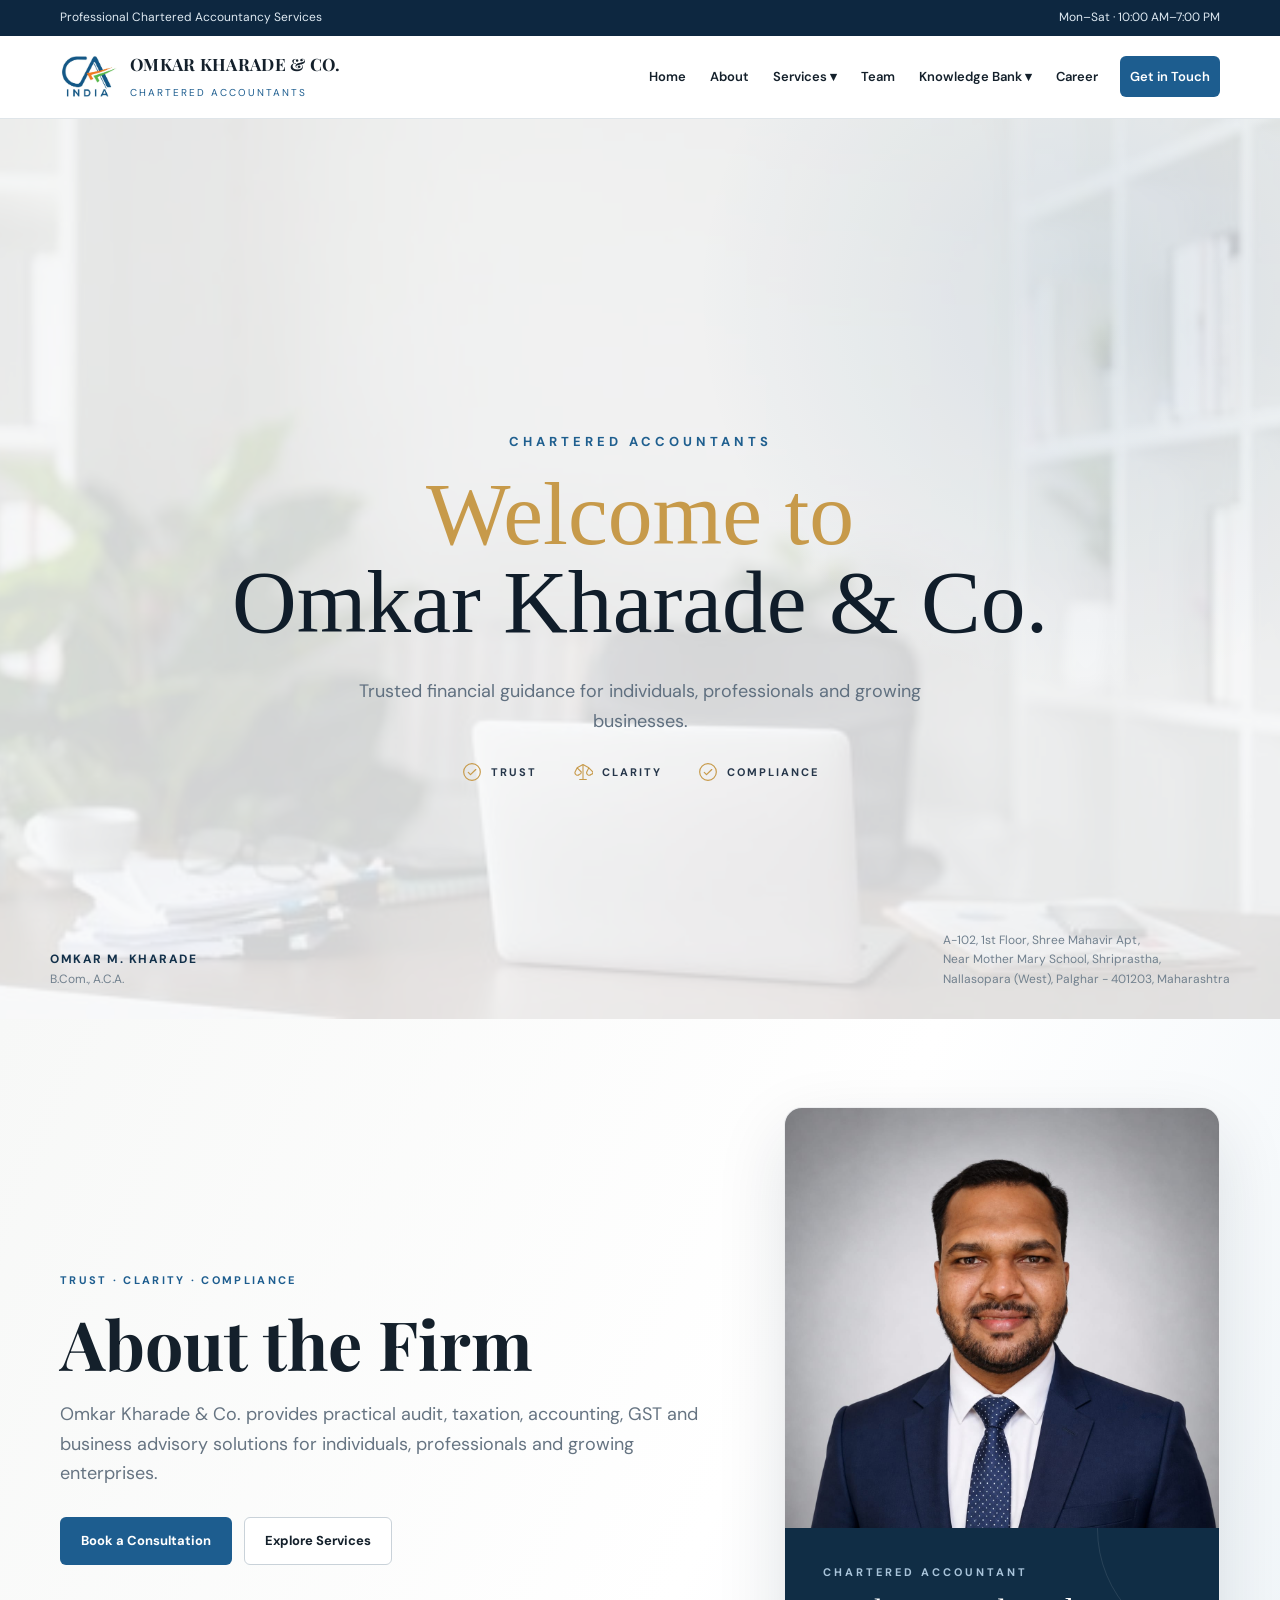
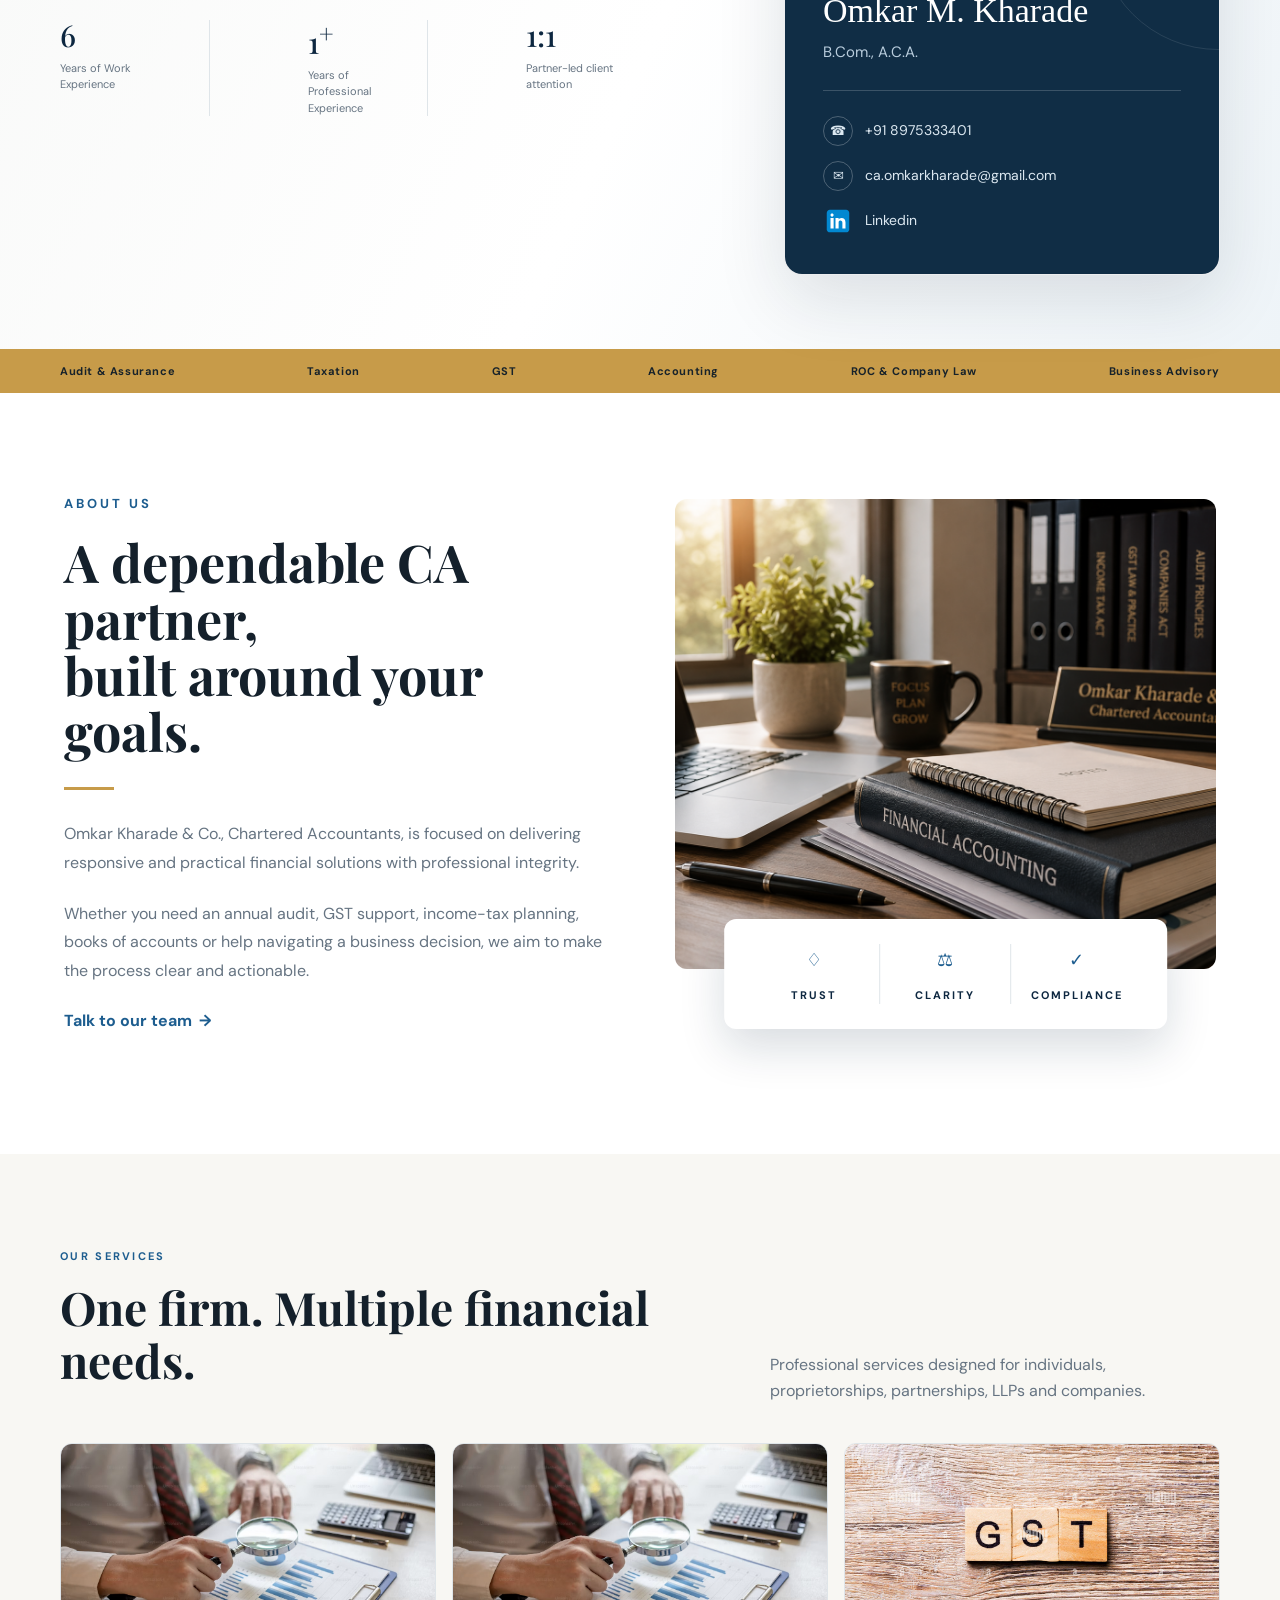
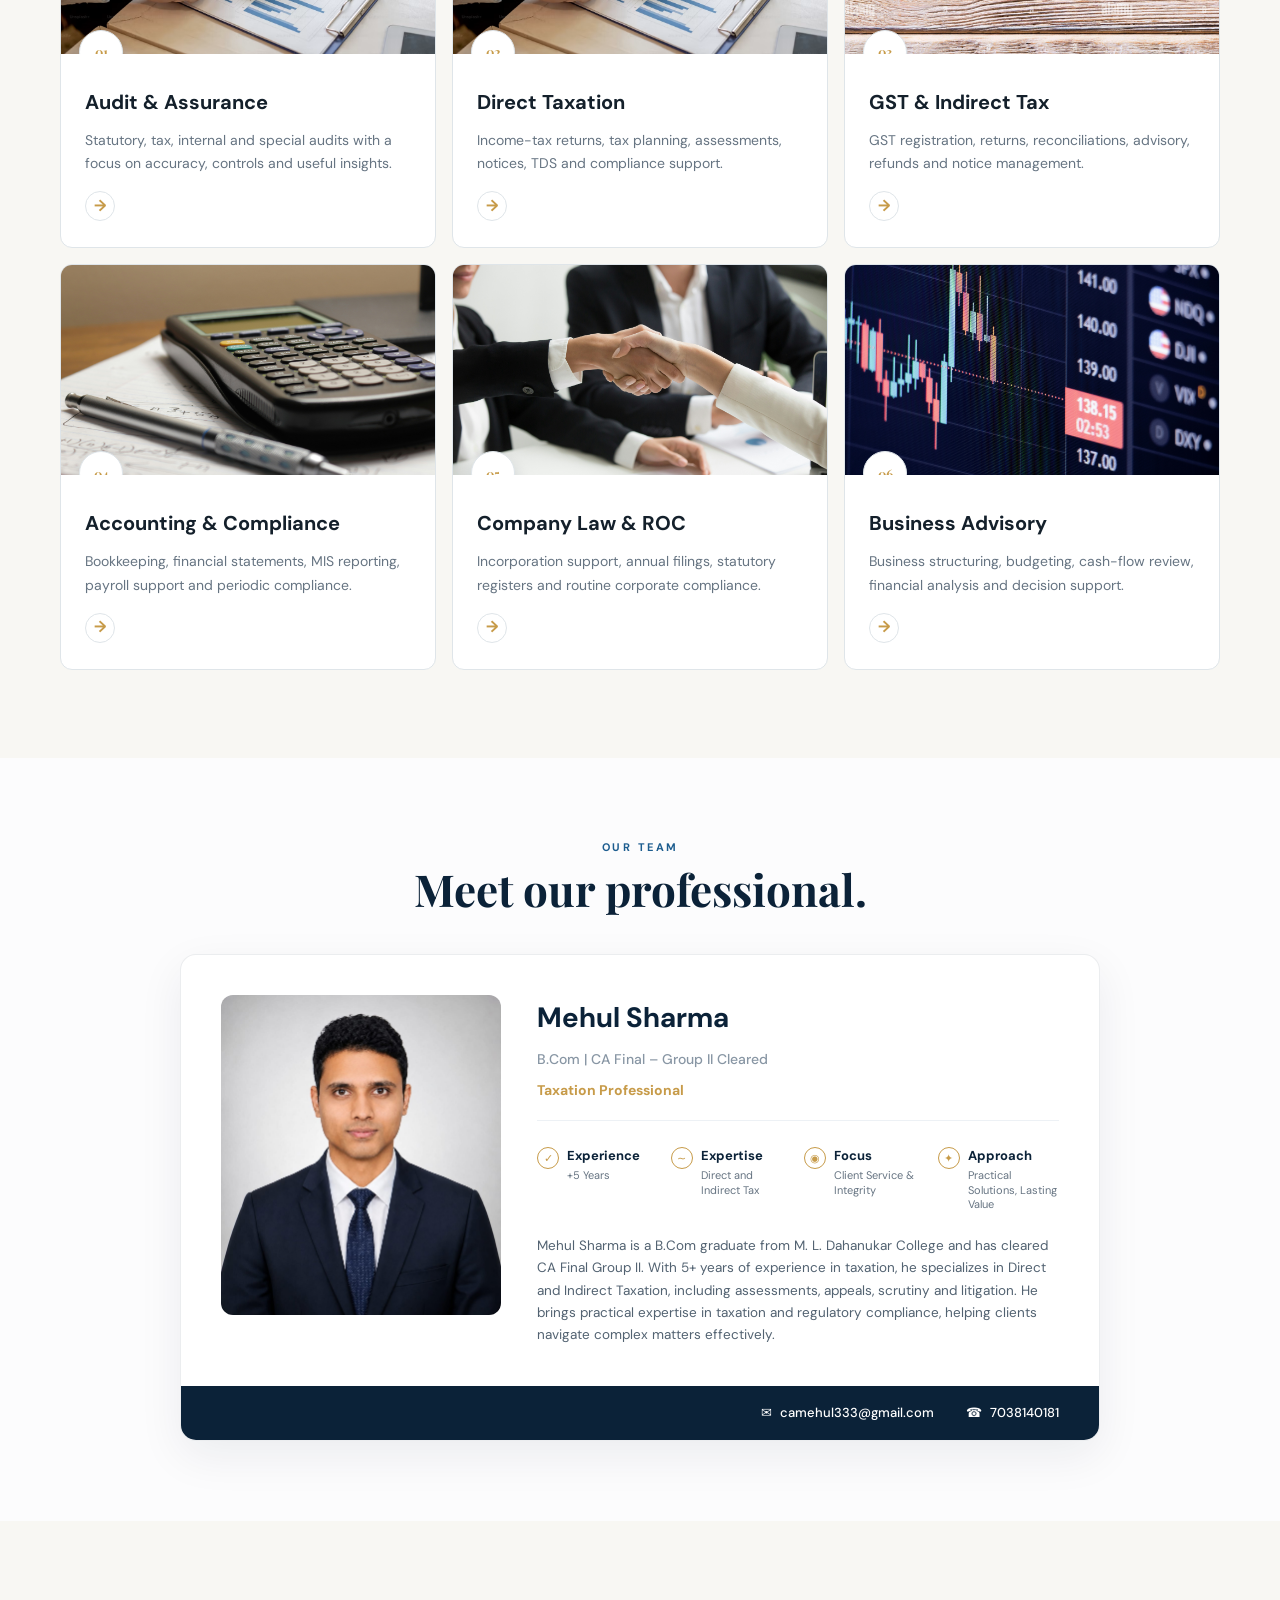
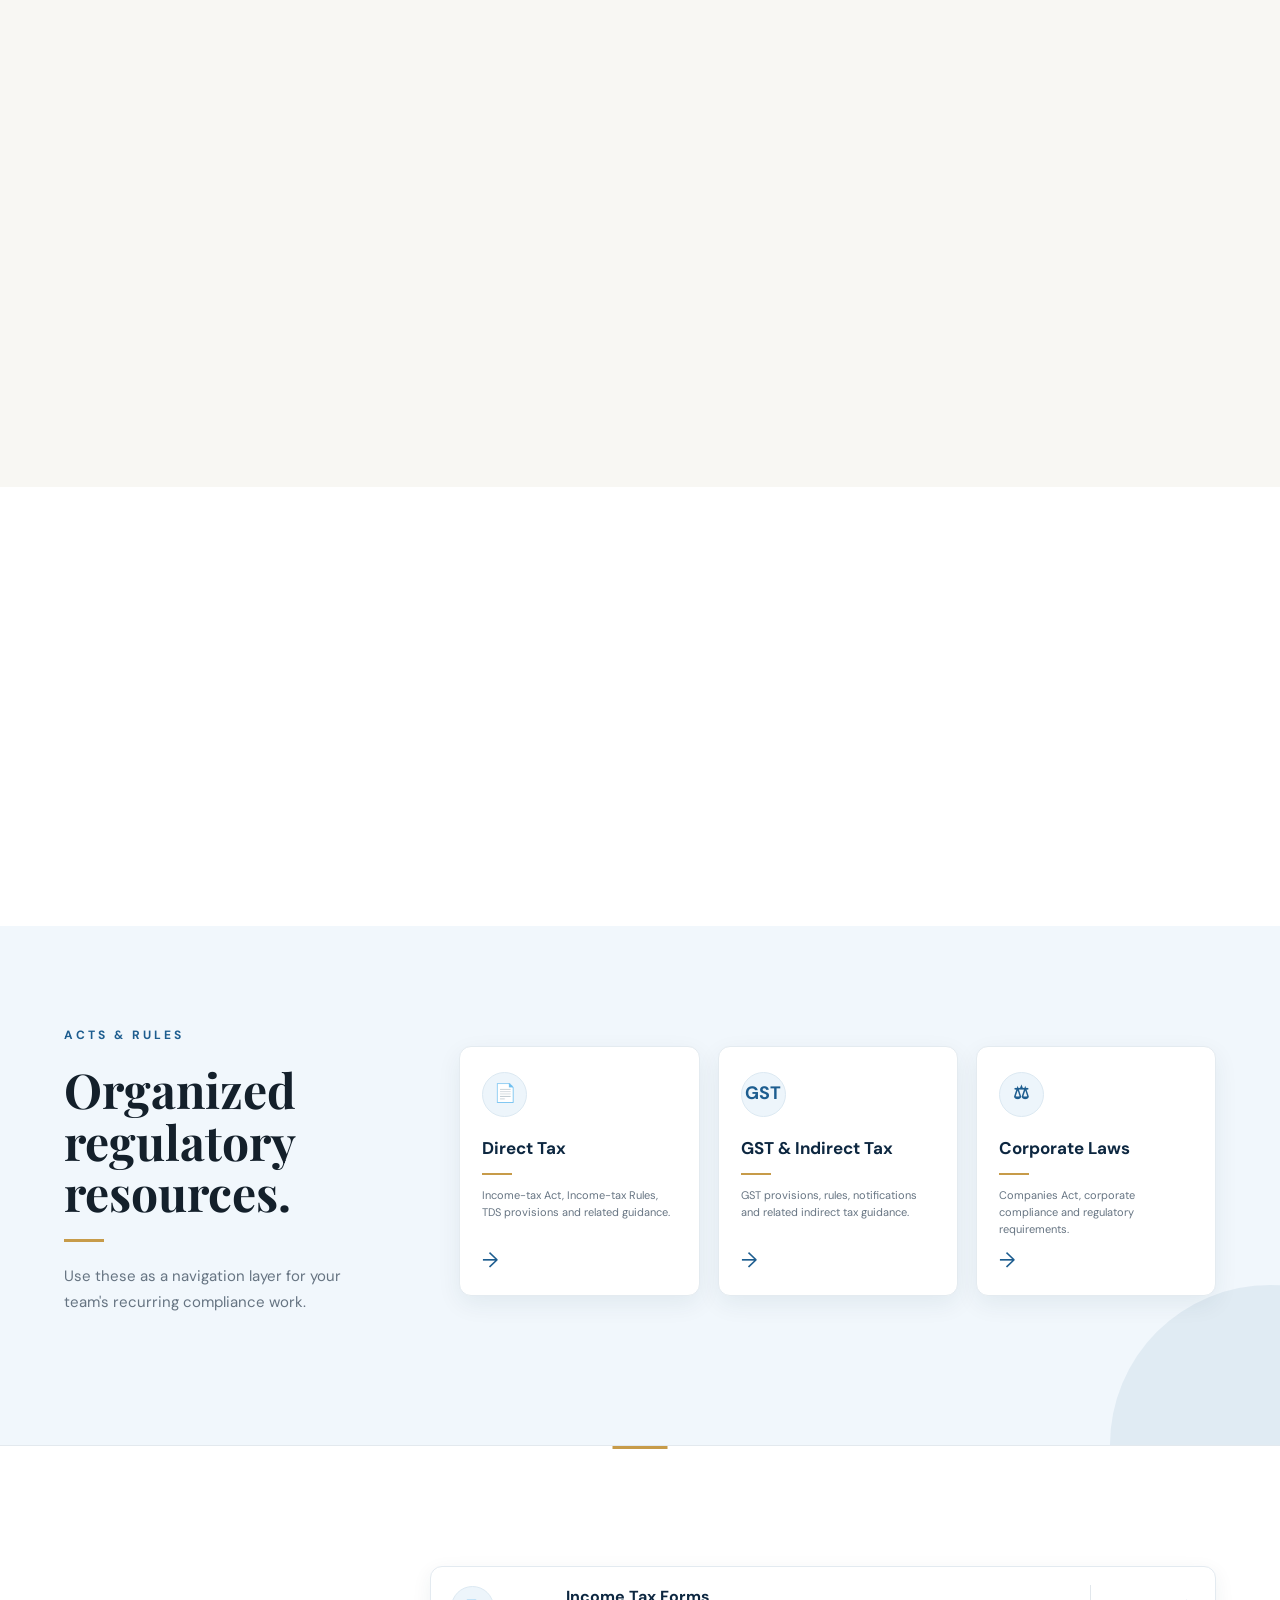
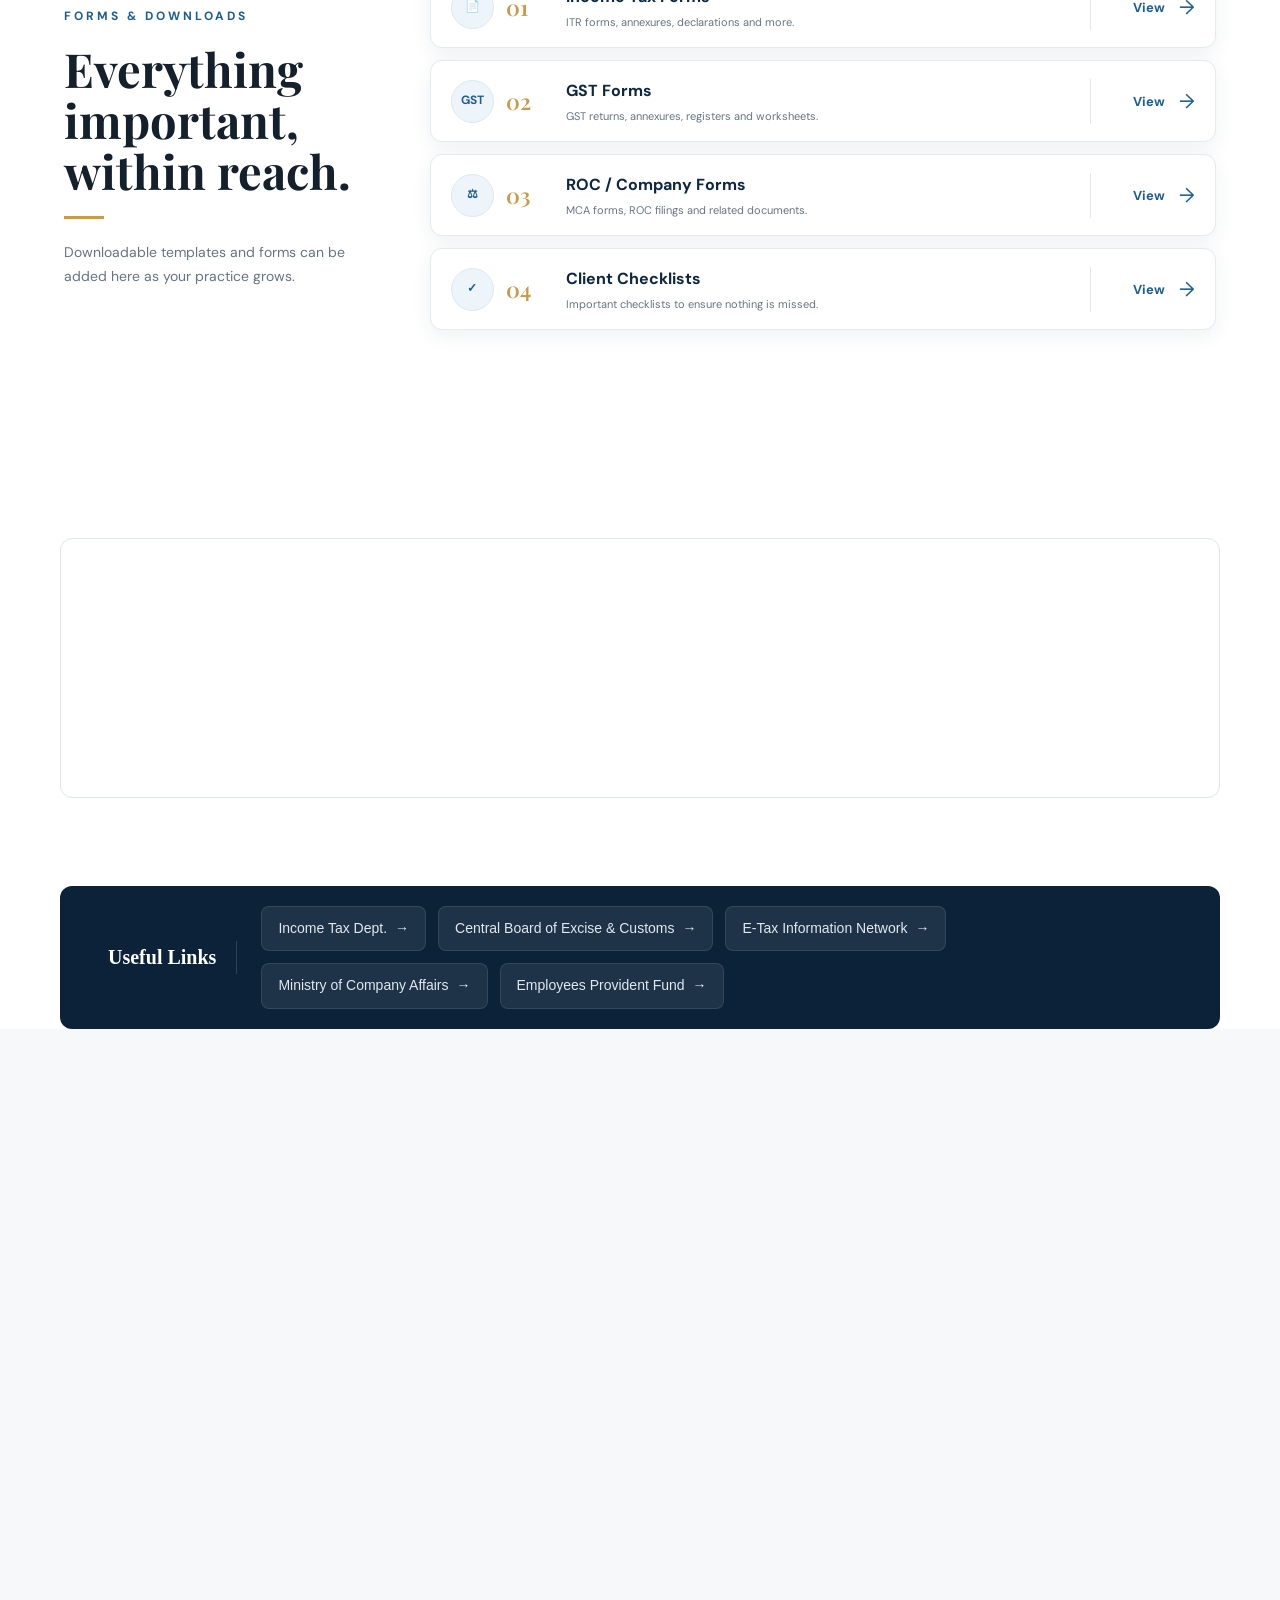
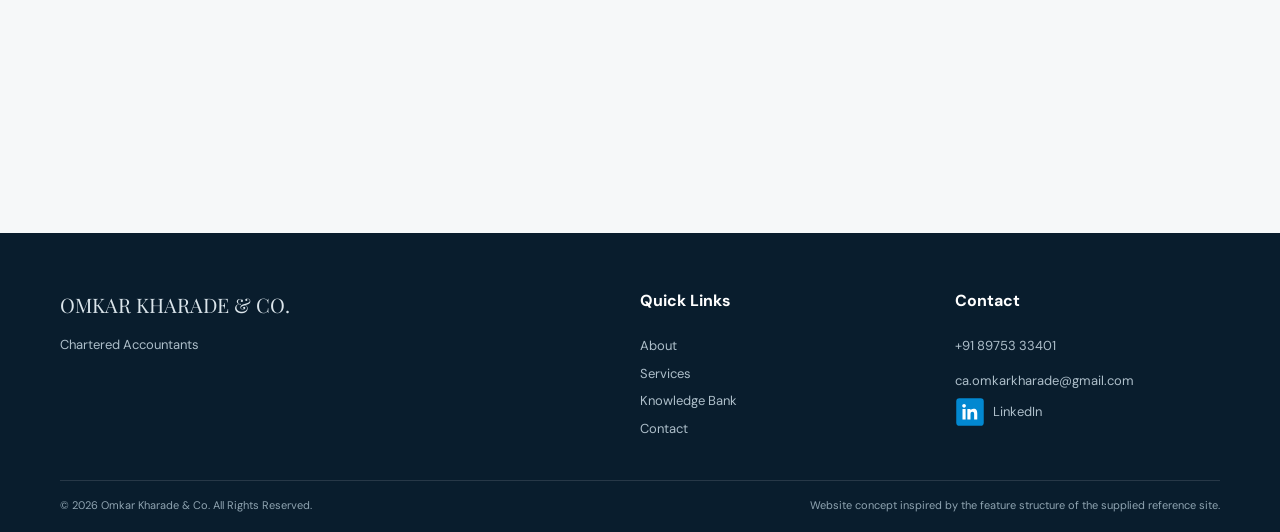
==== commit ac771bb3: "All done" ====
--- a/index.html
+++ b/index.html
@@ -1086,7 +1086,10 @@
         <div>
           <h4>Contact</h4>
           <p>+91 89753 33401</p>
-          <p>ca.omkarkharade@gmail.com</p>
+          <a
+            href="https://mail.google.com/mail/?view=cm&fs=1&to=ca.omkarkharade@gmail.com&su=Career%20Enquiry%20-%20CV%20Submission&body=Hi%2C%0A%0AI%27d%20like%20to%20apply%20for%20a%20position.%20Please%20find%20my%20CV%20attached.%0A%0AName%3A%20%0APhone%3A%20%0APosition%20of%20Interest%3A%20%0A%0AThanks!"
+            target="_blank"
+            rel="noopener">ca.omkarkharade@gmail.com</a>
           <div class="footer-linkedin-custom">
     <a href="https://www.linkedin.com/in/omkar-kharade-25464417a/" target="_blank">
         <span class="contact-icon-linkedin">
